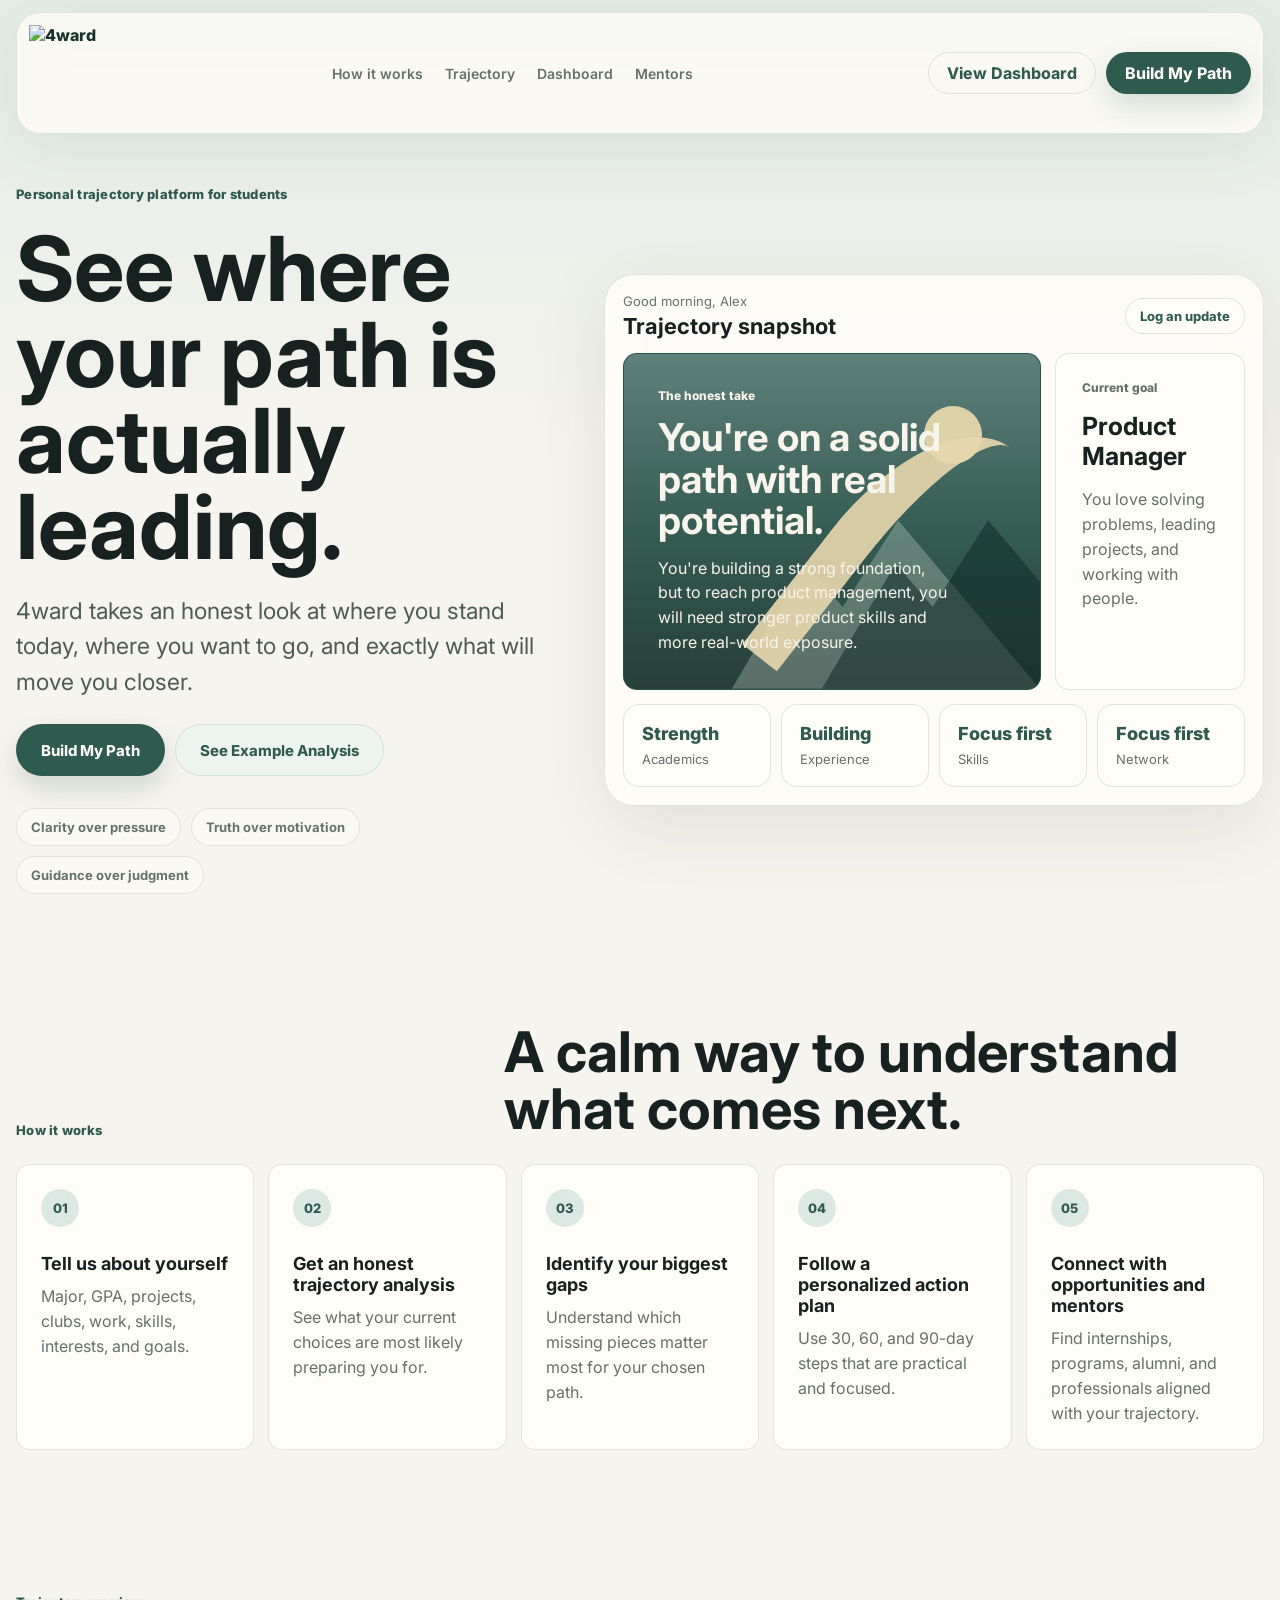
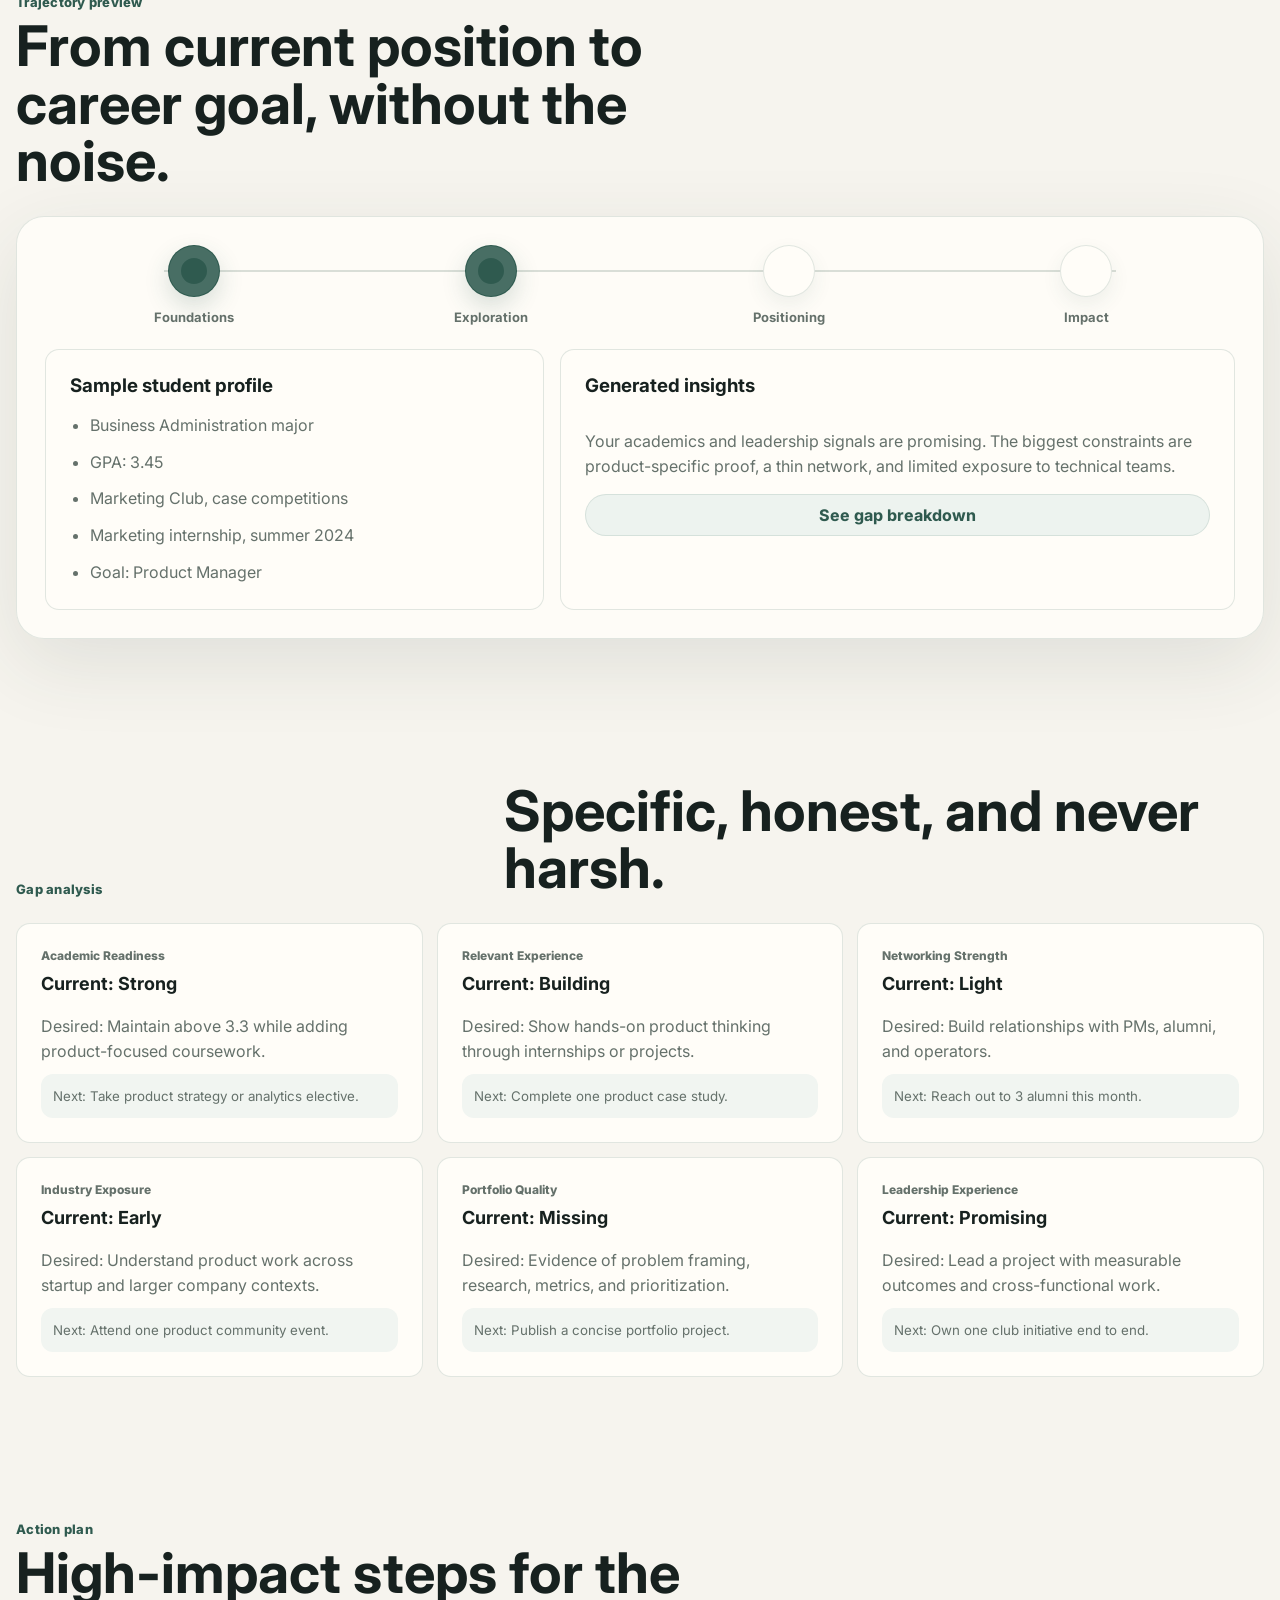
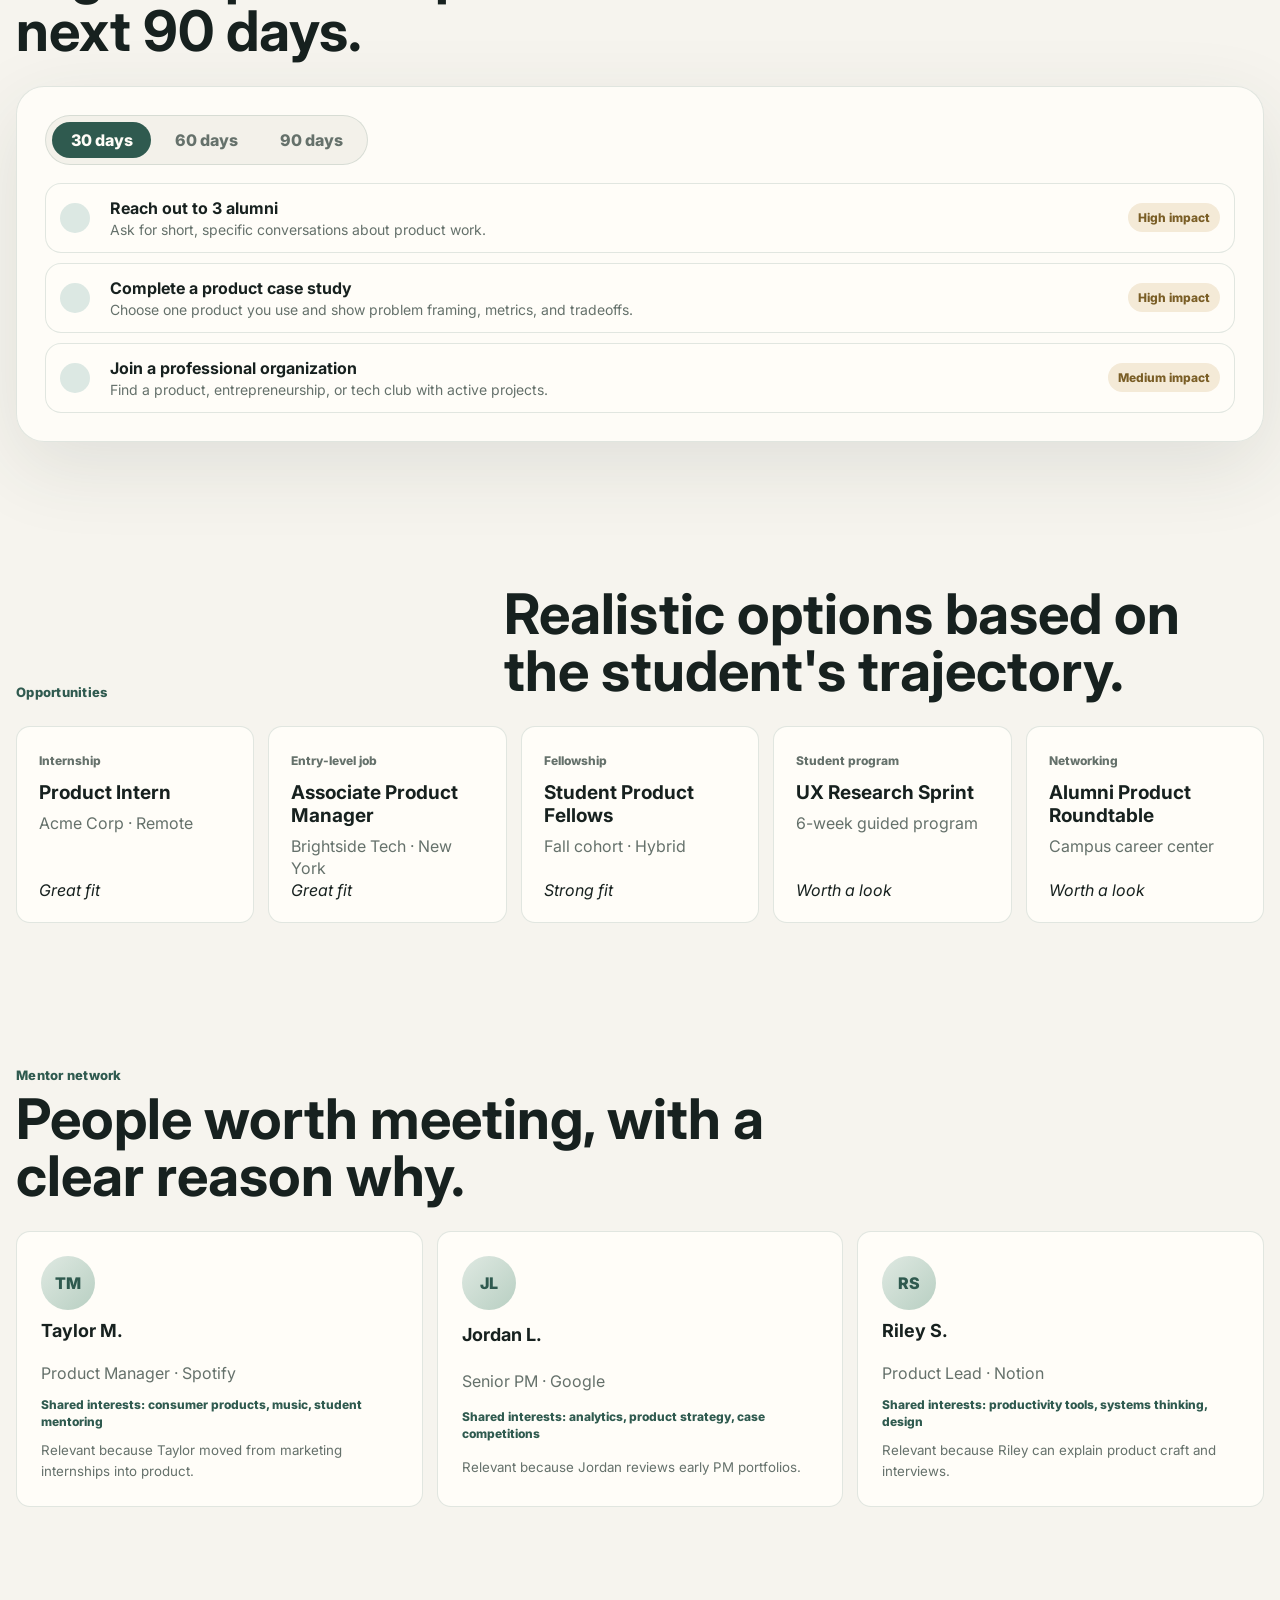
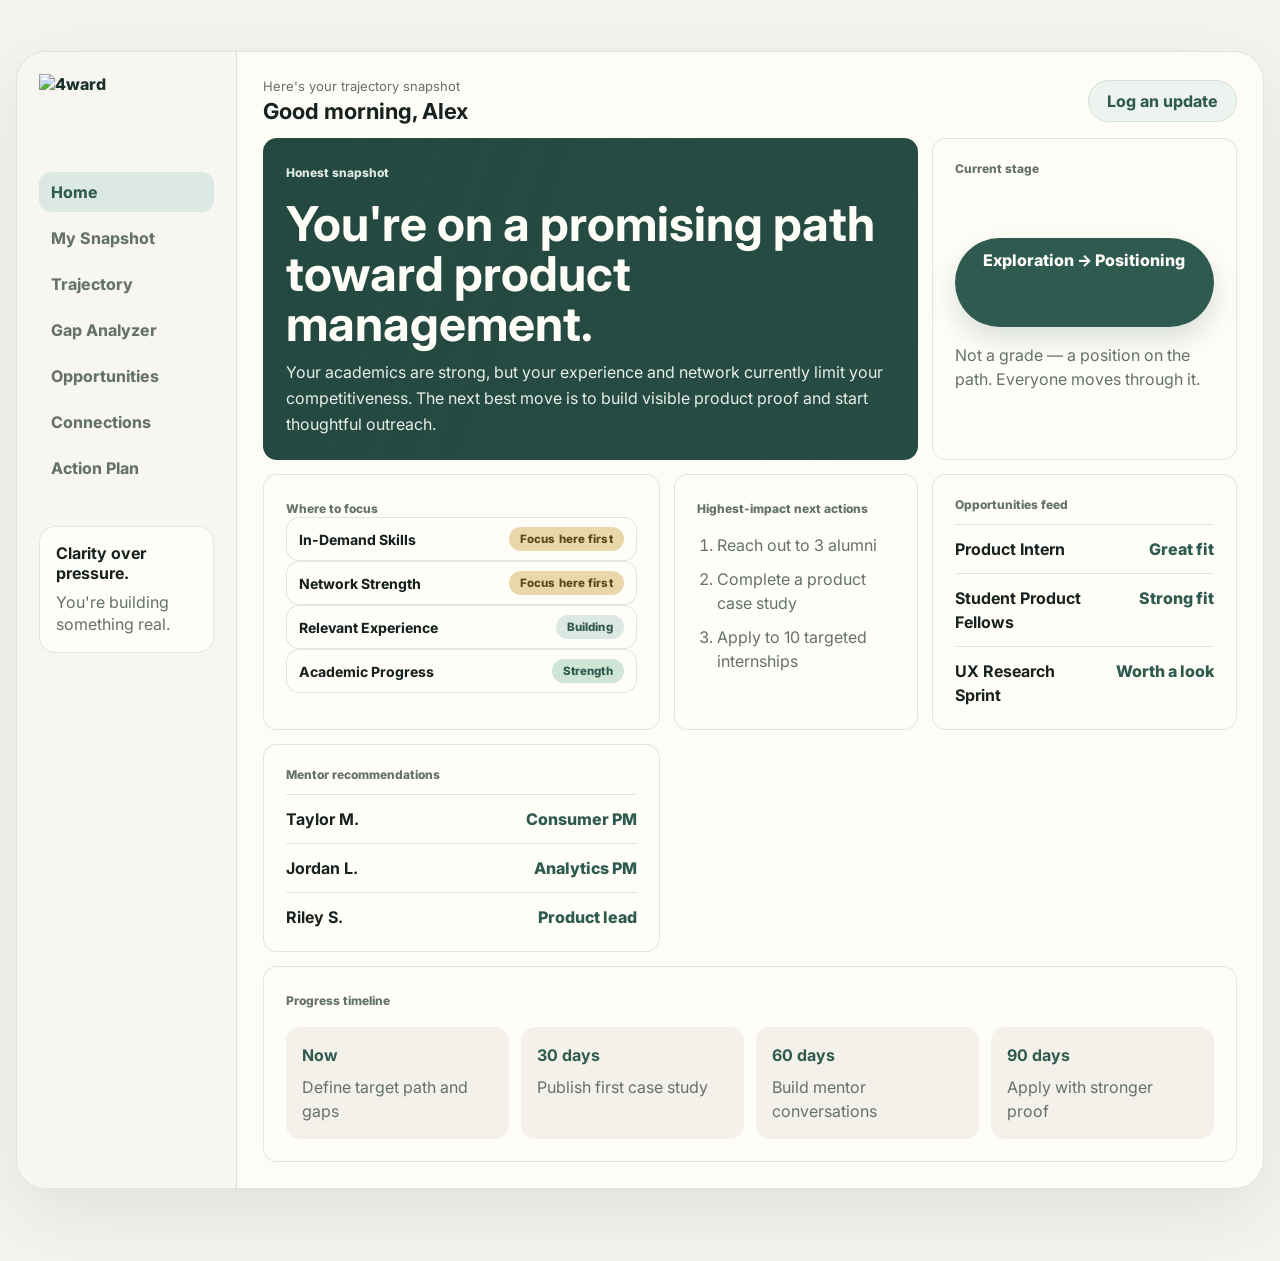
==== index.html @ 8484eee2 "Merge: comp card, Google Jobs, niche domain detection, no scores" ====
<!doctype html>
<html lang="en">
  <head>
    <meta charset="UTF-8" />
    <meta name="viewport" content="width=device-width, initial-scale=1.0" />
    <title>4ward | Personal Trajectory Platform</title>
    <link rel="preconnect" href="https://fonts.googleapis.com" />
    <link rel="preconnect" href="https://fonts.gstatic.com" crossorigin />
    <link href="https://fonts.googleapis.com/css2?family=Inter:wght@400;500;600;700;800&display=swap" rel="stylesheet" />
    <link rel="stylesheet" href="./styles.css" />
  </head>
  <body>
    <div class="site-shell">
      <header class="site-header">
        <a class="brand" href="#top" aria-label="4ward home">
          <img class="brand-logo" src="./assets/logo.png" alt="4ward" />
        </a>
        <nav class="desktop-nav" aria-label="Primary navigation">
          <a href="#how">How it works</a>
          <a href="#trajectory">Trajectory</a>
          <a href="#dashboard">Dashboard</a>
          <a href="#mentors">Mentors</a>
        </nav>
        <div class="header-actions">
          <button class="ghost-button" data-scroll-target="dashboard">View Dashboard</button>
          <a class="primary-button" href="./onboarding.html?fresh=1">Build My Path</a>
        </div>
      </header>

      <main id="top">
        <section class="hero-section">
          <div class="hero-copy">
            <p class="eyebrow">Personal trajectory platform for students</p>
            <h1>See where your path is actually leading.</h1>
            <p class="hero-subtitle">4ward takes an honest look at where you stand today, where you want to go, and exactly what will move you closer.</p>
            <div class="hero-actions">
              <a class="primary-button large" href="./onboarding.html?fresh=1">Build My Path</a>
              <button class="secondary-button large" data-scroll-target="trajectory">See Example Analysis</button>
            </div>
            <div class="trust-row" aria-label="4ward principles">
              <span>Clarity over pressure</span>
              <span>Truth over motivation</span>
              <span>Guidance over judgment</span>
            </div>
          </div>

          <div class="hero-product" aria-label="4ward dashboard preview">
            <div class="preview-topbar">
              <div>
                <p>Good morning, Alex</p>
                <strong>Trajectory snapshot</strong>
              </div>
              <button class="mini-button">Log an update</button>
            </div>
            <div class="hero-card-grid">
              <article class="honest-card">
                <div class="landscape" aria-hidden="true">
                  <div class="sun"></div>
                  <div class="mountain mountain-back"></div>
                  <div class="mountain mountain-front"></div>
                  <div class="path-line"></div>
                </div>
                <div class="honest-copy">
                  <span>The honest take</span>
                  <h2>You're on a solid path with real potential.</h2>
                  <p>You're building a strong foundation, but to reach product management, you will need stronger product skills and more real-world exposure.</p>
                </div>
              </article>
              <article class="goal-card">
                <span>Current goal</span>
                <h3>Product Manager</h3>
                <p>You love solving problems, leading projects, and working with people.</p>
              </article>
            </div>
            <div class="metric-strip">
              <div><strong>Strength</strong><span>Academics</span></div>
              <div><strong>Building</strong><span>Experience</span></div>
              <div><strong>Focus first</strong><span>Skills</span></div>
              <div><strong>Focus first</strong><span>Network</span></div>
            </div>
          </div>
        </section>

        <section class="section-block" id="how">
          <div class="section-heading">
            <p class="eyebrow">How it works</p>
            <h2>A calm way to understand what comes next.</h2>
          </div>
          <div class="steps-grid">
            <article><span>01</span><h3>Tell us about yourself</h3><p>Major, GPA, projects, clubs, work, skills, interests, and goals.</p></article>
            <article><span>02</span><h3>Get an honest trajectory analysis</h3><p>See what your current choices are most likely preparing you for.</p></article>
            <article><span>03</span><h3>Identify your biggest gaps</h3><p>Understand which missing pieces matter most for your chosen path.</p></article>
            <article><span>04</span><h3>Follow a personalized action plan</h3><p>Use 30, 60, and 90-day steps that are practical and focused.</p></article>
            <article><span>05</span><h3>Connect with opportunities and mentors</h3><p>Find internships, programs, alumni, and professionals aligned with your trajectory.</p></article>
          </div>
        </section>

        <section class="trajectory-section" id="trajectory">
          <div class="section-heading compact">
            <p class="eyebrow">Trajectory preview</p>
            <h2>From current position to career goal, without the noise.</h2>
          </div>
          <div class="roadmap-panel">
            <div class="roadmap" aria-label="Trajectory stages">
              <div class="road-step active"><span>Foundations</span></div>
              <div class="road-step active"><span>Exploration</span></div>
              <div class="road-step"><span>Positioning</span></div>
              <div class="road-step"><span>Impact</span></div>
            </div>
            <div class="trajectory-cards">
              <article>
                <h3>Sample student profile</h3>
                <ul>
                  <li>Business Administration major</li>
                  <li>GPA: 3.45</li>
                  <li>Marketing Club, case competitions</li>
                  <li>Marketing internship, summer 2024</li>
                  <li>Goal: Product Manager</li>
                </ul>
              </article>
              <article class="insight-card">
                <h3>Generated insights</h3>
                <p>Your academics and leadership signals are promising. The biggest constraints are product-specific proof, a thin network, and limited exposure to technical teams.</p>
                <button class="secondary-button" data-scroll-target="gaps">See gap breakdown</button>
              </article>
            </div>
          </div>
        </section>

        <section class="section-block" id="gaps">
          <div class="section-heading">
            <p class="eyebrow">Gap analysis</p>
            <h2>Specific, honest, and never harsh.</h2>
          </div>
          <div class="gap-grid">
            <article class="gap-card">
              <span>Academic Readiness</span>
              <strong>Current: Strong</strong>
              <p>Desired: Maintain above 3.3 while adding product-focused coursework.</p>
              <small>Next: Take product strategy or analytics elective.</small>
            </article>
            <article class="gap-card">
              <span>Relevant Experience</span>
              <strong>Current: Building</strong>
              <p>Desired: Show hands-on product thinking through internships or projects.</p>
              <small>Next: Complete one product case study.</small>
            </article>
            <article class="gap-card">
              <span>Networking Strength</span>
              <strong>Current: Light</strong>
              <p>Desired: Build relationships with PMs, alumni, and operators.</p>
              <small>Next: Reach out to 3 alumni this month.</small>
            </article>
            <article class="gap-card">
              <span>Industry Exposure</span>
              <strong>Current: Early</strong>
              <p>Desired: Understand product work across startup and larger company contexts.</p>
              <small>Next: Attend one product community event.</small>
            </article>
            <article class="gap-card">
              <span>Portfolio Quality</span>
              <strong>Current: Missing</strong>
              <p>Desired: Evidence of problem framing, research, metrics, and prioritization.</p>
              <small>Next: Publish a concise portfolio project.</small>
            </article>
            <article class="gap-card">
              <span>Leadership Experience</span>
              <strong>Current: Promising</strong>
              <p>Desired: Lead a project with measurable outcomes and cross-functional work.</p>
              <small>Next: Own one club initiative end to end.</small>
            </article>
          </div>
        </section>

        <section class="action-section" id="actions">
          <div class="section-heading compact">
            <p class="eyebrow">Action plan</p>
            <h2>High-impact steps for the next 90 days.</h2>
          </div>
          <div class="plan-panel">
            <div class="plan-tabs" role="tablist" aria-label="Action plan timeline">
              <button class="plan-tab active" data-plan="30">30 days</button>
              <button class="plan-tab" data-plan="60">60 days</button>
              <button class="plan-tab" data-plan="90">90 days</button>
            </div>
            <div class="plan-list" id="planList"></div>
          </div>
        </section>

        <section class="opportunity-section" id="opportunities">
          <div class="section-heading">
            <p class="eyebrow">Opportunities</p>
            <h2>Realistic options based on the student's trajectory.</h2>
          </div>
          <div class="opportunity-grid">
            <article><div><span>Internship</span><h3>Product Intern</h3><p>Acme Corp · Remote</p></div><em class="fit-label great">Great fit</em></article>
            <article><div><span>Entry-level job</span><h3>Associate Product Manager</h3><p>Brightside Tech · New York</p></div><em class="fit-label great">Great fit</em></article>
            <article><div><span>Fellowship</span><h3>Student Product Fellows</h3><p>Fall cohort · Hybrid</p></div><em class="fit-label strong">Strong fit</em></article>
            <article><div><span>Student program</span><h3>UX Research Sprint</h3><p>6-week guided program</p></div><em class="fit-label worth">Worth a look</em></article>
            <article><div><span>Networking</span><h3>Alumni Product Roundtable</h3><p>Campus career center</p></div><em class="fit-label worth">Worth a look</em></article>
          </div>
        </section>

        <section class="mentor-section" id="mentors">
          <div class="section-heading compact">
            <p class="eyebrow">Mentor network</p>
            <h2>People worth meeting, with a clear reason why.</h2>
          </div>
          <div class="mentor-grid">
            <article class="mentor-card">
              <div class="mentor-avatar">TM</div>
              <h3>Taylor M.</h3>
              <p>Product Manager · Spotify</p>
              <span>Shared interests: consumer products, music, student mentoring</span>
              <small>Relevant because Taylor moved from marketing internships into product.</small>
            </article>
            <article class="mentor-card">
              <div class="mentor-avatar">JL</div>
              <h3>Jordan L.</h3>
              <p>Senior PM · Google</p>
              <span>Shared interests: analytics, product strategy, case competitions</span>
              <small>Relevant because Jordan reviews early PM portfolios.</small>
            </article>
            <article class="mentor-card">
              <div class="mentor-avatar">RS</div>
              <h3>Riley S.</h3>
              <p>Product Lead · Notion</p>
              <span>Shared interests: productivity tools, systems thinking, design</span>
              <small>Relevant because Riley can explain product craft and interviews.</small>
            </article>
          </div>
        </section>

        <section class="dashboard-section" id="dashboard">
          <div class="dashboard-shell">
            <aside class="dashboard-nav" aria-label="Dashboard navigation">
              <a class="brand mini" href="#top">
                <img class="brand-logo" src="./assets/logo.png" alt="4ward" />
              </a>
              <button class="dash-link active">Home</button>
              <button class="dash-link">My Snapshot</button>
              <button class="dash-link">Trajectory</button>
              <button class="dash-link">Gap Analyzer</button>
              <button class="dash-link">Opportunities</button>
              <button class="dash-link">Connections</button>
              <button class="dash-link">Action Plan</button>
              <div class="nav-note">
                <strong>Clarity over pressure.</strong>
                <p>You're building something real.</p>
              </div>
            </aside>
            <div class="dashboard-main">
              <div class="dashboard-header" id="snapshot">
                <div>
                  <p>Here's your trajectory snapshot</p>
                  <h2>Good morning, Alex</h2>
                </div>
                <button class="secondary-button">Log an update</button>
              </div>
              <div class="dashboard-grid">
                <article class="snapshot-card">
                  <span>Honest snapshot</span>
                  <h3>You're on a promising path toward product management.</h3>
                  <p>Your academics are strong, but your experience and network currently limit your competitiveness. The next best move is to build visible product proof and start thoughtful outreach.</p>
                </article>
                <article class="score-card">
                  <span>Current stage</span>
                  <div class="stage-chip">Exploration → Positioning</div>
                  <p>Not a grade — a position on the path. Everyone moves through it.</p>
                </article>
                <article class="breakdown-card">
                  <span>Where to focus</span>
                  <div class="focus-row"><div><p>In-Demand Skills</p></div><em class="focus-pill focus">Focus here first</em></div>
                  <div class="focus-row"><div><p>Network Strength</p></div><em class="focus-pill focus">Focus here first</em></div>
                  <div class="focus-row"><div><p>Relevant Experience</p></div><em class="focus-pill building">Building</em></div>
                  <div class="focus-row"><div><p>Academic Progress</p></div><em class="focus-pill strength">Strength</em></div>
                </article>
                <article class="next-card">
                  <span>Highest-impact next actions</span>
                  <ol>
                    <li>Reach out to 3 alumni</li>
                    <li>Complete a product case study</li>
                    <li>Apply to 10 targeted internships</li>
                  </ol>
                </article>
                <article class="feed-card">
                  <span>Opportunities feed</span>
                  <p><strong>Product Intern</strong><em>Great fit</em></p>
                  <p><strong>Student Product Fellows</strong><em>Strong fit</em></p>
                  <p><strong>UX Research Sprint</strong><em>Worth a look</em></p>
                </article>
                <article class="feed-card">
                  <span>Mentor recommendations</span>
                  <p><strong>Taylor M.</strong><em>Consumer PM</em></p>
                  <p><strong>Jordan L.</strong><em>Analytics PM</em></p>
                  <p><strong>Riley S.</strong><em>Product lead</em></p>
                </article>
                <article class="timeline-card">
                  <span>Progress timeline</span>
                  <div class="timeline">
                    <p><strong>Now</strong> Define target path and gaps</p>
                    <p><strong>30 days</strong> Publish first case study</p>
                    <p><strong>60 days</strong> Build mentor conversations</p>
                    <p><strong>90 days</strong> Apply with stronger proof</p>
                  </div>
                </article>
              </div>
            </div>
          </div>
        </section>
      </main>
    </div>
    <script src="./script.js"></script>
  </body>
</html>
---- styles.css ----
:root {
  color-scheme: light;
  --canvas: #f6f4ee;
  --paper: #fffdf8;
  --paper-soft: #f1eee6;
  --ink: #17211f;
  --muted: #65716b;
  --sage: #6f8f7a;
  --sage-deep: #2f5a4f;
  --teal: #557d7a;
  --teal-soft: #dce8e3;
  --gold-soft: #e9d7aa;
  --line: rgba(47, 90, 79, 0.14);
  --shadow: 0 24px 80px rgba(50, 63, 56, 0.11);
  --radius: 24px;
  --radius-sm: 14px;
  font-family: Inter, ui-sans-serif, system-ui, -apple-system, BlinkMacSystemFont, "Segoe UI", sans-serif;
}

*,
*::before,
*::after {
  box-sizing: border-box;
}

html {
  scroll-behavior: smooth;
}

section,
#snapshot {
  scroll-margin-top: 142px;
}

body {
  margin: 0;
  min-height: 100vh;
  background:
    linear-gradient(180deg, rgba(220, 232, 227, 0.72), transparent 460px),
    var(--canvas);
  color: var(--ink);
}

body,
button,
input {
  font: inherit;
}

button,
a {
  -webkit-tap-highlight-color: transparent;
}

button {
  cursor: pointer;
}

a {
  color: inherit;
  text-decoration: none;
}

p,
h1,
h2,
h3 {
  margin: 0;
}

.site-shell {
  width: min(1480px, calc(100% - 32px));
  margin: 0 auto;
}

.site-header {
  position: sticky;
  top: 12px;
  z-index: 20;
  display: flex;
  align-items: center;
  gap: 22px;
  justify-content: space-between;
  margin: 12px 0 42px;
  padding: 12px;
  border: 1px solid var(--line);
  border-radius: 24px;
  background: rgba(255, 253, 248, 0.78);
  box-shadow: 0 18px 60px rgba(47, 90, 79, 0.08);
  backdrop-filter: blur(22px);
}

.brand {
  display: inline-flex;
  align-items: center;
  gap: 10px;
  font-weight: 800;
  color: #18312b;
}

.brand.mini {
  margin-bottom: 18px;
}

.brand-mark {
  width: 34px;
  height: 34px;
  border-radius: 12px;
  display: grid;
  place-items: center;
  background: #e4eee8;
  color: var(--sage-deep);
  border: 1px solid rgba(47, 90, 79, 0.12);
}

.brand-mark svg {
  width: 22px;
  height: 22px;
  fill: currentColor;
  stroke: currentColor;
  stroke-width: 1.8;
  stroke-linecap: round;
  stroke-linejoin: round;
}

.brand-logo {
  height: 96px;
  width: auto;
  display: block;
}

.brand.mini .brand-logo,
.product-brand .brand-logo {
  height: 80px;
}

.desktop-nav {
  display: flex;
  gap: 22px;
  color: var(--muted);
  font-size: 14px;
  font-weight: 600;
}

.desktop-nav a:hover {
  color: var(--sage-deep);
}

.header-actions,
.hero-actions {
  display: flex;
  align-items: center;
  gap: 10px;
  flex-wrap: wrap;
}

.primary-button,
.secondary-button,
.ghost-button,
.mini-button {
  display: inline-flex;
  align-items: center;
  justify-content: center;
  border: 1px solid transparent;
  border-radius: 999px;
  min-height: 42px;
  padding: 0 18px;
  font-weight: 750;
  line-height: 1;
  color: var(--ink);
  background: transparent;
  transition: transform 160ms ease, box-shadow 160ms ease, background 160ms ease;
}

.primary-button {
  background: var(--sage-deep);
  color: #fffdf8;
  box-shadow: 0 12px 28px rgba(47, 90, 79, 0.18);
}

.secondary-button {
  background: #edf3ef;
  border-color: rgba(47, 90, 79, 0.12);
  color: var(--sage-deep);
}

.ghost-button {
  border-color: var(--line);
  color: var(--sage-deep);
}

.mini-button {
  min-height: 36px;
  padding: 0 14px;
  background: rgba(255, 253, 248, 0.78);
  border-color: var(--line);
  color: var(--sage-deep);
  font-size: 13px;
}

.large {
  min-height: 52px;
  padding: 0 24px;
  font-size: 15px;
}

.primary-button:hover,
.secondary-button:hover,
.ghost-button:hover,
.mini-button:hover {
  transform: translateY(-1px);
}

.hero-section {
  min-height: calc(100vh - 124px);
  display: grid;
  grid-template-columns: minmax(0, 0.82fr) minmax(620px, 1fr);
  gap: 46px;
  align-items: center;
  padding-bottom: 48px;
}

.hero-copy {
  display: grid;
  gap: 24px;
}

.eyebrow {
  color: var(--sage-deep);
  font-size: 13px;
  font-weight: 800;
  letter-spacing: 0.02em;
}

h1 {
  max-width: 720px;
  font-size: clamp(48px, 7vw, 92px);
  line-height: 0.96;
  letter-spacing: 0;
}

.hero-subtitle {
  max-width: 650px;
  color: #4d5a55;
  font-size: clamp(18px, 2vw, 23px);
  line-height: 1.55;
}

.trust-row {
  display: flex;
  flex-wrap: wrap;
  gap: 10px;
  padding-top: 8px;
}

.trust-row span {
  border: 1px solid var(--line);
  border-radius: 999px;
  padding: 10px 14px;
  background: rgba(255, 253, 248, 0.58);
  color: var(--muted);
  font-size: 13px;
  font-weight: 700;
}

.hero-product,
.roadmap-panel,
.plan-panel,
.dashboard-shell {
  border: 1px solid var(--line);
  background: rgba(255, 253, 248, 0.86);
  box-shadow: var(--shadow);
  backdrop-filter: blur(24px);
}

.hero-product {
  border-radius: 30px;
  padding: 18px;
}

.preview-topbar,
.dashboard-header {
  display: flex;
  align-items: center;
  justify-content: space-between;
  gap: 16px;
  margin-bottom: 14px;
}

.preview-topbar p,
.dashboard-header p {
  color: var(--muted);
  font-size: 13px;
  margin-bottom: 4px;
}

.preview-topbar strong,
.dashboard-header h2 {
  font-size: 22px;
}

.hero-card-grid {
  display: grid;
  grid-template-columns: minmax(0, 1.65fr) minmax(180px, 0.75fr);
  gap: 14px;
}

.honest-card,
.goal-card,
.gap-card,
.steps-grid article,
.trajectory-cards article,
.opportunity-grid article,
.mentor-card,
.dashboard-grid article {
  border: 1px solid var(--line);
  background: var(--paper);
  border-radius: var(--radius-sm);
}

.honest-card {
  min-height: 270px;
  position: relative;
  overflow: hidden;
  color: #f7f4eb;
  background: #294f49;
}

.landscape {
  position: absolute;
  inset: 0;
  overflow: hidden;
  background: linear-gradient(180deg, #5f817b 0%, #345b52 54%, #263f39 100%);
}

.sun {
  position: absolute;
  right: 58px;
  top: 52px;
  width: 58px;
  height: 58px;
  border-radius: 999px;
  background: #ead9ad;
  opacity: 0.92;
}

.mountain {
  position: absolute;
  bottom: 0;
  width: 74%;
  height: 72%;
  clip-path: polygon(0 100%, 24% 48%, 36% 66%, 54% 30%, 100% 100%);
}

.mountain-back {
  right: 0;
  background: rgba(222, 232, 223, 0.28);
}

.mountain-front {
  right: -90px;
  background: rgba(16, 43, 39, 0.55);
}

.path-line {
  position: absolute;
  left: 48%;
  bottom: -40px;
  width: 165px;
  height: 320px;
  border-radius: 55% 45% 0 0;
  border-left: 44px solid rgba(232, 216, 174, 0.9);
  transform: rotate(38deg);
}

.honest-copy {
  position: relative;
  z-index: 1;
  max-width: 360px;
  padding: 34px;
  display: grid;
  gap: 14px;
}

.honest-copy span,
.goal-card span,
.gap-card span,
.opportunity-grid span,
.dashboard-grid span,
.mentor-card span {
  color: inherit;
  font-size: 12px;
  font-weight: 800;
}

.honest-copy h2 {
  font-size: clamp(28px, 3vw, 40px);
  line-height: 1.08;
  letter-spacing: 0;
}

.honest-copy p {
  line-height: 1.55;
}

.goal-card {
  padding: 26px;
  display: grid;
  align-content: start;
  gap: 16px;
}

.goal-card span,
.gap-card span,
.opportunity-grid span,
.dashboard-grid span {
  color: var(--muted);
}

.goal-card h3 {
  font-size: 25px;
}

.goal-card p {
  color: var(--muted);
  line-height: 1.55;
}

.metric-strip {
  display: grid;
  grid-template-columns: repeat(4, 1fr);
  gap: 10px;
  margin-top: 14px;
}

.metric-strip div {
  border: 1px solid var(--line);
  border-radius: 16px;
  background: rgba(255, 253, 248, 0.78);
  padding: 18px;
}

.metric-strip strong {
  display: block;
  font-size: 18px;
  font-weight: 800;
  margin-bottom: 4px;
  color: var(--sage-deep);
}

.metric-strip span {
  color: var(--muted);
  font-size: 13px;
}

.section-block,
.trajectory-section,
.action-section,
.opportunity-section,
.mentor-section,
.dashboard-section {
  padding: 72px 0;
}

.section-heading {
  display: flex;
  align-items: end;
  justify-content: space-between;
  gap: 32px;
  margin-bottom: 26px;
}

.section-heading.compact {
  display: grid;
  justify-content: start;
  gap: 8px;
}

.section-heading h2 {
  max-width: 760px;
  font-size: clamp(32px, 4.4vw, 56px);
  line-height: 1.02;
  letter-spacing: 0;
}

.steps-grid {
  display: grid;
  grid-template-columns: repeat(5, 1fr);
  gap: 14px;
}

.steps-grid article,
.gap-card,
.mentor-card {
  padding: 24px;
}

.steps-grid span {
  display: inline-grid;
  place-items: center;
  width: 38px;
  height: 38px;
  margin-bottom: 26px;
  border-radius: 999px;
  background: var(--teal-soft);
  color: var(--sage-deep);
  font-weight: 800;
  font-size: 13px;
}

.steps-grid h3,
.gap-card strong,
.mentor-card h3 {
  display: block;
  margin-bottom: 10px;
  font-size: 18px;
}

.steps-grid p,
.gap-card p,
.gap-card small,
.mentor-card p,
.mentor-card small,
.trajectory-cards li,
.trajectory-cards p {
  color: var(--muted);
  line-height: 1.55;
}

.roadmap-panel,
.plan-panel {
  border-radius: 28px;
  padding: 28px;
}

.roadmap {
  display: grid;
  grid-template-columns: repeat(4, 1fr);
  gap: 0;
  margin-bottom: 24px;
  position: relative;
}

.roadmap::before {
  content: "";
  position: absolute;
  top: 25px;
  left: 10%;
  right: 10%;
  height: 2px;
  background: #d9ded7;
}

.road-step {
  position: relative;
  display: grid;
  justify-items: center;
  gap: 12px;
  text-align: center;
  color: var(--muted);
  font-size: 13px;
  font-weight: 700;
}

.road-step::before {
  content: "";
  z-index: 1;
  width: 52px;
  height: 52px;
  border-radius: 999px;
  background: var(--paper);
  border: 1px solid var(--line);
  box-shadow: 0 8px 20px rgba(47, 90, 79, 0.08);
}

.road-step.active::before {
  background: var(--sage-deep);
  box-shadow: inset 0 0 0 12px rgba(255, 255, 255, 0.12), 0 10px 24px rgba(47, 90, 79, 0.18);
}

.trajectory-cards {
  display: grid;
  grid-template-columns: 0.85fr 1.15fr;
  gap: 16px;
}

.trajectory-cards article {
  padding: 24px;
}

.trajectory-cards h3 {
  margin-bottom: 16px;
}

.trajectory-cards ul {
  display: grid;
  gap: 12px;
  margin: 0;
  padding-left: 20px;
}

.insight-card {
  display: grid;
  gap: 16px;
  align-content: start;
}

.gap-grid {
  display: grid;
  grid-template-columns: repeat(3, 1fr);
  gap: 14px;
}

.gap-card {
  display: grid;
  gap: 10px;
}

.gap-card small {
  border-radius: 12px;
  padding: 12px;
  background: #f1f5f1;
}

.plan-tabs {
  display: inline-grid;
  grid-template-columns: repeat(3, 1fr);
  gap: 6px;
  padding: 6px;
  margin-bottom: 18px;
  border: 1px solid var(--line);
  border-radius: 999px;
  background: #f3f1ea;
}

.plan-tab {
  border: 0;
  border-radius: 999px;
  min-height: 36px;
  padding: 0 18px;
  color: var(--muted);
  background: transparent;
  font-weight: 800;
}

.plan-tab.active {
  background: var(--sage-deep);
  color: #fffdf8;
}

.plan-list {
  display: grid;
  gap: 10px;
}

.plan-item {
  display: grid;
  grid-template-columns: 36px 1fr auto;
  gap: 14px;
  align-items: center;
  padding: 14px;
  border: 1px solid var(--line);
  border-radius: 16px;
  background: var(--paper);
}

.plan-item i {
  width: 30px;
  height: 30px;
  border-radius: 999px;
  background: var(--teal-soft);
}

.plan-item strong {
  display: block;
  margin-bottom: 3px;
}

.plan-item p {
  color: var(--muted);
  font-size: 14px;
}

.plan-item span {
  border-radius: 999px;
  padding: 7px 10px;
  background: #f4ead7;
  color: #7a5e26;
  font-size: 12px;
  font-weight: 800;
}

.opportunity-grid {
  display: grid;
  grid-template-columns: repeat(5, 1fr);
  gap: 14px;
}

.opportunity-grid article {
  min-height: 190px;
  display: flex;
  flex-direction: column;
  justify-content: space-between;
  padding: 22px;
}

.opportunity-grid h3 {
  margin: 12px 0 8px;
  font-size: 19px;
}

.opportunity-grid p {
  color: var(--muted);
  line-height: 1.4;
}

.opportunity-grid strong {
  width: fit-content;
  border-radius: 999px;
  padding: 8px 12px;
  background: #e4eee8;
  color: var(--sage-deep);
}

.mentor-grid {
  display: grid;
  grid-template-columns: repeat(3, 1fr);
  gap: 14px;
}

.mentor-card {
  display: grid;
  gap: 10px;
}

.mentor-avatar {
  width: 54px;
  height: 54px;
  border-radius: 999px;
  display: grid;
  place-items: center;
  background: linear-gradient(135deg, #dfe9e2, #b8cfc2);
  color: var(--sage-deep);
  font-weight: 850;
}

.mentor-card span {
  color: var(--sage-deep);
  line-height: 1.45;
}

.dashboard-shell {
  display: grid;
  grid-template-columns: 220px 1fr;
  border-radius: 30px;
  overflow: hidden;
}

.dashboard-nav {
  padding: 22px;
  border-right: 1px solid var(--line);
  background: rgba(246, 244, 238, 0.7);
}

.dash-link {
  width: 100%;
  min-height: 40px;
  margin-bottom: 6px;
  padding: 0 12px;
  border: 0;
  border-radius: 12px;
  background: transparent;
  color: var(--muted);
  text-align: left;
  font-weight: 750;
}

.dash-link.active,
.dash-link:hover {
  background: var(--teal-soft);
  color: var(--sage-deep);
}

.nav-note {
  margin-top: 32px;
  padding: 16px;
  border: 1px solid var(--line);
  border-radius: 16px;
  background: var(--paper);
}

.nav-note p {
  color: var(--muted);
  margin-top: 8px;
  line-height: 1.4;
}

.dashboard-main {
  padding: 26px;
}

.dashboard-grid {
  display: grid;
  grid-template-columns: 1.3fr 0.8fr 1fr;
  gap: 14px;
}

.dashboard-grid article {
  padding: 22px;
}

.dashboard-grid .snapshot-card {
  min-height: 260px;
  grid-column: span 2;
  color: #fffdf8;
  background:
    linear-gradient(110deg, rgba(35, 72, 64, 0.96), rgba(35, 72, 64, 0.76)),
    #315950;
}

.dashboard-grid .snapshot-card span {
  color: #dfe9e2;
}

.dashboard-grid .snapshot-card h3 {
  max-width: 620px;
  margin: 18px 0 12px;
  font-size: clamp(28px, 4vw, 48px);
  line-height: 1.04;
}

.dashboard-grid .snapshot-card p {
  max-width: 660px;
  color: #e7eee8;
  line-height: 1.6;
}

.score-card {
  display: grid;
  justify-items: start;
  gap: 16px;
}

.score-ring {
  width: 132px;
  height: 132px;
  border-radius: 999px;
  display: grid;
  place-items: center;
  background: conic-gradient(var(--sage-deep) 68%, #e3e7df 0);
  color: var(--ink);
  font-size: 0;
  font-weight: 850;
  position: relative;
  overflow: hidden;
}

.score-ring::before {
  content: "";
  position: absolute;
  inset: 13px;
  border-radius: inherit;
  background: var(--paper);
  z-index: 0;
}

.score-ring::after {
  content: "68";
  font-size: 36px;
  z-index: 1;
}

.score-card p,
.breakdown-card p,
.next-card li,
.feed-card p,
.timeline-card p {
  color: var(--muted);
  line-height: 1.5;
}

.bar-row {
  display: grid;
  gap: 7px;
  margin-top: 14px;
}

.bar-row div {
  height: 9px;
  border-radius: 999px;
  overflow: hidden;
  background: #e7e4db;
}

.bar-row i {
  display: block;
  height: 100%;
  border-radius: inherit;
  background: var(--sage);
}

.next-card ol {
  margin: 16px 0 0;
  padding-left: 20px;
}

.next-card li + li {
  margin-top: 10px;
}

.feed-card {
  display: grid;
  align-content: start;
  gap: 12px;
}

.feed-card p {
  display: flex;
  justify-content: space-between;
  gap: 14px;
  padding-top: 12px;
  border-top: 1px solid var(--line);
}

.feed-card strong {
  color: var(--ink);
}

.feed-card em {
  color: var(--sage-deep);
  font-style: normal;
  font-weight: 800;
  white-space: nowrap;
}

.timeline-card {
  grid-column: span 3;
}

.timeline {
  display: grid;
  grid-template-columns: repeat(4, 1fr);
  gap: 12px;
  margin-top: 18px;
}

.timeline p {
  min-height: 94px;
  border-radius: 14px;
  padding: 16px;
  background: #f3f1ea;
}

.timeline strong {
  display: block;
  color: var(--sage-deep);
  margin-bottom: 8px;
}

@media (max-width: 1180px) {
  .hero-section {
    grid-template-columns: 1fr;
  }

  .steps-grid,
  .opportunity-grid {
    grid-template-columns: repeat(2, 1fr);
  }

  .gap-grid,
  .mentor-grid {
    grid-template-columns: repeat(2, 1fr);
  }

  .dashboard-grid {
    grid-template-columns: repeat(2, 1fr);
  }

  .timeline-card {
    grid-column: span 2;
  }

  .timeline {
    grid-template-columns: repeat(2, 1fr);
  }
}

@media (max-width: 760px) {
  .site-shell {
    width: min(100% - 20px, 1480px);
  }

  .site-header {
    position: static;
    align-items: start;
    flex-direction: column;
  }

  .desktop-nav {
    display: none;
  }

  .header-actions {
    width: 100%;
  }

  .header-actions button,
  .hero-actions button {
    flex: 1;
  }

  .hero-section {
    min-height: auto;
    gap: 28px;
    padding-top: 14px;
  }

  .section-block,
  .trajectory-section,
  .action-section,
  .opportunity-section,
  .mentor-section,
  .dashboard-section {
    padding: 46px 0;
  }

  .hero-card-grid,
  .trajectory-cards,
  .dashboard-shell,
  .dashboard-grid {
    grid-template-columns: 1fr;
  }

  .metric-strip,
  .steps-grid,
  .gap-grid,
  .opportunity-grid,
  .mentor-grid,
  .timeline {
    grid-template-columns: 1fr;
  }

  .dashboard-nav {
    border-right: 0;
    border-bottom: 1px solid var(--line);
  }

  .snapshot-card,
  .timeline-card {
    grid-column: span 1;
  }

  .section-heading {
    display: grid;
  }

  .roadmap {
    grid-template-columns: 1fr;
    gap: 16px;
  }

  .roadmap::before {
    display: none;
  }

  .road-step {
    grid-template-columns: 52px 1fr;
    justify-items: start;
    text-align: left;
    align-items: center;
  }

  .plan-item {
    grid-template-columns: 32px 1fr;
  }

  .plan-item span {
    grid-column: 2;
    width: fit-content;
  }
}

/* Product app */
.product-body {
  background: #efede6;
}

.product-shell {
  min-height: 100vh;
  display: grid;
  grid-template-columns: 260px minmax(0, 1fr);
}

.product-sidebar {
  position: sticky;
  top: 0;
  height: 100vh;
  display: flex;
  flex-direction: column;
  gap: 18px;
  padding: 22px 16px;
  border-right: 1px solid var(--line);
  background: rgba(255, 253, 248, 0.64);
  backdrop-filter: blur(24px);
}

.product-brand {
  padding: 6px 8px 14px;
}

.product-nav {
  display: grid;
  gap: 6px;
}

.product-nav-item {
  min-height: 44px;
  border: 0;
  border-radius: 13px;
  padding: 0 14px;
  background: transparent;
  color: var(--muted);
  text-align: left;
  font-weight: 780;
}

.product-nav-item.active,
.product-nav-item:hover {
  background: var(--teal-soft);
  color: var(--sage-deep);
}

.profile-pocket {
  margin-top: auto;
  padding: 18px;
  border: 1px solid var(--line);
  border-radius: 18px;
  background: var(--paper);
}

.student-avatar {
  width: 48px;
  height: 48px;
  display: grid;
  place-items: center;
  margin-bottom: 12px;
  border-radius: 999px;
  background: var(--teal-soft);
  color: var(--sage-deep);
  font-weight: 850;
}

.profile-pocket strong,
.profile-pocket span {
  display: block;
}

.profile-pocket p {
  margin: 4px 0 12px;
  color: var(--muted);
}

.profile-pocket span {
  color: var(--sage-deep);
  font-size: 13px;
  font-weight: 800;
}

.product-main {
  min-width: 0;
  padding: 24px;
}

.product-topbar {
  position: sticky;
  top: 0;
  z-index: 10;
  display: flex;
  align-items: center;
  justify-content: space-between;
  gap: 16px;
  padding: 0 0 20px;
  background: linear-gradient(180deg, #efede6 68%, rgba(239, 237, 230, 0));
}

.product-topbar p {
  color: var(--muted);
  margin-bottom: 4px;
}

.product-topbar h1 {
  font-size: clamp(30px, 4vw, 46px);
  line-height: 1.04;
}

.product-actions {
  display: flex;
  gap: 10px;
  align-items: center;
}

.product-section {
  display: none;
  animation: productFade 180ms ease;
}

.product-section.active {
  display: block;
}

@keyframes productFade {
  from {
    opacity: 0;
    transform: translateY(6px);
  }
  to {
    opacity: 1;
    transform: translateY(0);
  }
}

.product-grid {
  display: grid;
  grid-template-columns: minmax(0, 1.25fr) minmax(280px, 0.75fr) minmax(280px, 0.85fr);
  gap: 14px;
}

.product-card {
  border: 1px solid var(--line);
  border-radius: 18px;
  background: rgba(255, 253, 248, 0.86);
  box-shadow: 0 16px 50px rgba(50, 63, 56, 0.08);
  padding: 24px;
}

.product-card > span {
  display: block;
  margin-bottom: 14px;
  color: var(--muted);
  font-size: 12px;
  font-weight: 850;
}

.product-card h2 {
  max-width: 780px;
  font-size: clamp(30px, 4vw, 54px);
  line-height: 1.03;
  margin-bottom: 14px;
}

.product-card h3 {
  margin-bottom: 10px;
}

.product-card p,
.product-card small {
  color: var(--muted);
  line-height: 1.55;
}

.snapshot-wide {
  grid-column: span 2;
  min-height: 320px;
  display: grid;
  align-content: end;
  color: #fffdf8;
  background:
    linear-gradient(110deg, rgba(36, 75, 66, 0.98), rgba(36, 75, 66, 0.76)),
    #244b42;
}

.snapshot-wide > span,
.snapshot-wide p {
  color: #e7eee8;
}

.alignment-card,
.current-path-card,
.action-queue,
.gap-panel,
.feed-panel,
.today-move {
  min-height: 260px;
}

.today-move {
  background: var(--sage-deep);
  color: #fffdf8;
  display: flex;
  flex-direction: column;
  gap: 18px;
  justify-content: space-between;
}

.today-move > span {
  color: rgba(255, 253, 248, 0.7);
  font-weight: 700;
  font-size: 12px;
  letter-spacing: 0.08em;
  text-transform: uppercase;
}

.today-move h3 {
  margin: 0;
  font-size: 22px;
  line-height: 1.3;
  font-weight: 800;
  color: #fffdf8;
}

.today-move-meta {
  display: flex;
  align-items: center;
  justify-content: space-between;
  gap: 14px;
}

.today-move-meta small {
  color: rgba(255, 253, 248, 0.75);
  font-size: 13px;
  line-height: 1.4;
  flex: 1;
}

.today-move-meta .mini-button {
  background: #fffdf8;
  color: var(--sage-deep);
  border: none;
  font-weight: 700;
  flex-shrink: 0;
}

.today-move--done h3 {
  color: rgba(255, 253, 248, 0.92);
  font-size: 20px;
}

.app-score::after {
  content: none;
}

.score-number {
  position: relative;
  z-index: 1;
  font-size: 36px;
  font-weight: 850;
}

.mini-map {
  height: 120px;
  display: flex;
  align-items: center;
  gap: 12px;
  margin: 8px 0 18px;
}

.mini-map i {
  flex: 1;
  height: 8px;
  border-radius: 999px;
  background: #d8ded6;
  position: relative;
}

.mini-map i:nth-child(-n + 2) {
  background: var(--sage-deep);
}

.mini-map i::after {
  content: "";
  position: absolute;
  right: -8px;
  top: 50%;
  width: 18px;
  height: 18px;
  border-radius: 999px;
  transform: translateY(-50%);
  background: inherit;
}

.action-queue {
  display: grid;
  gap: 12px;
  align-content: start;
}

.action-queue label {
  display: flex;
  gap: 10px;
  align-items: flex-start;
  color: #34423d;
  line-height: 1.45;
}

.action-queue input {
  width: 18px;
  height: 18px;
  margin-top: 1px;
  accent-color: var(--sage-deep);
}

.feed-row,
.skill-table p {
  display: flex;
  justify-content: space-between;
  gap: 16px;
  padding: 14px 0;
  border-top: 1px solid var(--line);
}

.feed-row strong,
.skill-table strong {
  color: var(--ink);
}

.feed-row em,
.skill-table em {
  color: var(--sage-deep);
  font-style: normal;
  font-weight: 850;
  white-space: nowrap;
}

.full-product-card {
  min-height: calc(100vh - 128px);
}

.app-roadmap {
  display: grid;
  grid-template-columns: repeat(4, 1fr);
  gap: 12px;
  margin: 26px 0;
}

.app-road {
  min-height: 120px;
  border: 1px solid var(--line);
  border-radius: 16px;
  padding: 16px;
  background: #f4f2ec;
}

.app-road.active {
  background: var(--teal-soft);
}

.app-road strong,
.app-road small {
  display: block;
}

.app-road small {
  margin-top: 8px;
}

.compare-columns,
.product-plan-columns,
.opportunity-app-grid,
.analysis-layout {
  display: grid;
  gap: 14px;
}

.compare-columns,
.product-plan-columns {
  grid-template-columns: repeat(3, 1fr);
}

.compare-columns article,
.product-plan-columns article {
  min-height: 180px;
  border: 1px solid var(--line);
  border-radius: 16px;
  padding: 18px;
  background: #f8f6f0;
}

.analysis-layout {
  grid-template-columns: 1.2fr 0.8fr;
}

.analysis-layout .product-card {
  min-height: calc(100vh - 128px);
}

.opportunity-app-grid {
  grid-template-columns: repeat(4, 1fr);
}

.opportunity-app-card,
.mentor-app-card {
  min-height: 250px;
  display: grid;
  align-content: start;
}

.opportunity-app-card strong {
  width: fit-content;
  margin-top: 24px;
  border-radius: 999px;
  padding: 8px 12px;
  background: var(--teal-soft);
  color: var(--sage-deep);
}

.mentor-app-card .mentor-avatar {
  margin-bottom: 16px;
}

.growth-timeline {
  display: grid;
  grid-template-columns: repeat(4, 1fr);
  gap: 14px;
  margin-top: 26px;
}

.growth-timeline p {
  min-height: 180px;
  padding: 18px;
  border: 1px solid var(--line);
  border-radius: 16px;
  background: #f8f6f0;
}

.growth-timeline strong {
  display: block;
  margin-bottom: 10px;
  color: var(--sage-deep);
}

@media (max-width: 1100px) {
  .product-grid,
  .compare-columns,
  .app-roadmap,
  .product-plan-columns,
  .analysis-layout,
  .opportunity-app-grid,
  .growth-timeline {
    grid-template-columns: repeat(2, 1fr);
  }

  .snapshot-wide,
  .full-product-card {
    grid-column: span 2;
  }
}

@media (max-width: 820px) {
  /* minmax(0,...) stops a long heading from blowing the column past the viewport */
  .product-shell {
    grid-template-columns: minmax(0, 1fr);
  }

  .product-topbar h1 {
    font-size: clamp(26px, 8vw, 34px);
    line-height: 1.06;
    max-width: 100%;
    overflow-wrap: anywhere;
  }

  /* Sidebar becomes a compact sticky top app-bar */
  .product-sidebar {
    position: sticky;
    top: 0;
    z-index: 30;
    height: auto;
    flex-direction: column;
    gap: 12px;
    padding: 12px 16px 10px;
    border-right: 0;
    border-bottom: 1px solid var(--line);
  }

  .product-brand {
    padding: 2px;
  }

  /* Nav becomes a horizontal-scrolling pill row */
  .product-nav {
    display: flex;
    gap: 8px;
    overflow-x: auto;
    flex-wrap: nowrap;
    scrollbar-width: none;
    -webkit-overflow-scrolling: touch;
    margin: 0 -16px;
    padding: 2px 16px;
  }

  .product-nav::-webkit-scrollbar {
    display: none;
  }

  .product-nav-item {
    flex: 0 0 auto;
    min-height: 38px;
    padding: 0 16px;
    border-radius: 999px;
    background: var(--paper-soft);
    color: var(--muted);
    white-space: nowrap;
    font-size: 14px;
  }

  .product-nav-item.active {
    background: var(--sage-deep);
    color: #fffdf8;
  }

  /* Redundant on mobile — topbar already has Ask Figured */
  .profile-pocket,
  .product-sidebar .ask-figured-btn {
    display: none;
  }

  .product-main {
    padding: 18px 16px 36px;
  }

  /* Topbar must not double-stick under the nav bar */
  .product-topbar {
    position: static;
    flex-direction: column;
    align-items: stretch;
    gap: 14px;
  }

  .product-actions {
    display: grid;
    grid-template-columns: 1fr 1fr;
    gap: 8px;
  }

  .product-actions #askFiguredTop {
    grid-column: 1 / -1;
  }
}

@media (max-width: 700px) {
  .product-main {
    padding: 14px;
  }

  .product-topbar,
  .product-actions {
    align-items: stretch;
    flex-direction: column;
  }

  .product-nav,
  .product-grid,
  .app-roadmap,
  .compare-columns,
  .product-plan-columns,
  .analysis-layout,
  .opportunity-app-grid,
  .growth-timeline {
    grid-template-columns: 1fr;
  }

  .snapshot-wide,
  .full-product-card {
    grid-column: span 1;
  }
}

/* Onboarding */
.onboarding-shell {
  width: min(580px, calc(100% - 32px));
  margin: 0 auto;
  min-height: 100vh;
  display: grid;
  grid-template-rows: auto 1fr;
}

.onboarding-header {
  display: flex;
  align-items: center;
  justify-content: space-between;
  padding: 28px 0;
}

.ob-progress {
  display: flex;
  gap: 8px;
  align-items: center;
}

.ob-dot {
  width: 8px;
  height: 8px;
  border-radius: 999px;
  background: #d4d0c5;
  transition: width 220ms ease, background 220ms ease;
}

.ob-dot.active {
  width: 24px;
  background: var(--sage-deep);
}

.onboarding-main {
  padding: 36px 0 72px;
}

.ob-step {
  display: none;
}

.ob-step.active {
  display: block;
  animation: productFade 200ms ease;
}

.ob-step h2 {
  font-size: clamp(40px, 7vw, 62px);
  line-height: 1.0;
  letter-spacing: 0;
  margin: 12px 0 16px;
}

.ob-desc {
  color: var(--muted);
  font-size: clamp(16px, 2vw, 19px);
  line-height: 1.55;
  margin-bottom: 36px;
}

.ob-fields {
  display: grid;
  gap: 22px;
}

.ob-row {
  display: grid;
  grid-template-columns: 170px 1fr;
  gap: 14px;
}

.ob-label {
  display: grid;
  gap: 8px;
  font-weight: 750;
  font-size: 15px;
  color: var(--ink);
}

.ob-hint {
  font-weight: 500;
  font-size: 13px;
  color: var(--muted);
  margin-top: -4px;
}

.ob-input {
  border: 1.5px solid rgba(47, 90, 79, 0.18);
  border-radius: 14px;
  padding: 14px 16px;
  background: var(--paper);
  color: var(--ink);
  font-size: 15px;
  font-family: inherit;
  transition: border-color 160ms ease, box-shadow 160ms ease;
  outline: none;
}

.ob-input:focus {
  border-color: var(--sage-deep);
  box-shadow: 0 0 0 3px rgba(47, 90, 79, 0.1);
}

.ob-gpa {
  max-width: 160px;
}

.ob-textarea {
  resize: vertical;
  min-height: 110px;
  line-height: 1.55;
}

.ob-tall {
  min-height: 150px;
}

.ob-actions {
  display: flex;
  gap: 12px;
  align-items: center;
  margin-top: 38px;
}

.ob-back {
  visibility: hidden;
}

.ob-next {
  min-height: 52px;
  padding: 0 32px;
  font-size: 15px;
}

.onboarding-nudge {
  display: flex;
  align-items: center;
  justify-content: center;
  gap: 4px;
  padding: 12px 20px;
  margin-bottom: 16px;
  border: 1px solid var(--gold-soft);
  border-radius: 14px;
  background: #fdf6e8;
  color: #7a5e26;
  font-size: 14px;
  font-weight: 600;
}

.onboarding-nudge a {
  color: var(--sage-deep);
  font-weight: 800;
  text-decoration: underline;
}

@media (max-width: 600px) {
  .ob-row {
    grid-template-columns: 1fr;
  }
}

.ob-select-half {
  max-width: 220px;
}

/* Bar scores */
.bar-score {
  font-style: normal;
  font-weight: 850;
  color: var(--sage-deep);
  margin-left: 6px;
  font-size: 12px;
}

/* Gap analyzer — 4 category grid */
.gap-category-grid {
  display: grid;
  grid-template-columns: repeat(2, 1fr);
  gap: 14px;
}

.gap-cat-card {
  min-height: 320px;
}

.gap-cat-card h3 {
  margin-bottom: 4px;
  font-size: 20px;
}

.gap-cat-items {
  margin-top: 6px;
}

.gap-cat-row {
  display: flex;
  justify-content: space-between;
  align-items: center;
  gap: 16px;
  padding: 13px 0;
  border-top: 1px solid var(--line);
}

.gap-cat-row p {
  color: var(--ink);
  font-weight: 600;
  line-height: 1.4;
}

.gap-cat-row em {
  color: var(--sage-deep);
  font-style: normal;
  font-weight: 850;
  font-size: 12px;
  white-space: nowrap;
}

/* Connections — tab + panel */
.connections-header {
  display: flex;
  align-items: center;
  justify-content: space-between;
  gap: 16px;
  margin-bottom: 20px;
}

.conn-tabs {
  display: inline-flex;
  gap: 6px;
  padding: 6px;
  border: 1px solid var(--line);
  border-radius: 999px;
  background: #f3f1ea;
}

.conn-tab {
  border: 0;
  border-radius: 999px;
  min-height: 36px;
  padding: 0 20px;
  color: var(--muted);
  background: transparent;
  font-weight: 800;
  font-size: 14px;
}

.conn-tab.active {
  background: var(--sage-deep);
  color: #fffdf8;
}

.conn-panel {
  display: none;
}

.conn-panel.active {
  display: block;
  animation: productFade 180ms ease;
}

/* Opportunity + connection links */
.opp-links {
  display: flex;
  flex-wrap: wrap;
  gap: 10px;
  margin-top: 20px;
}

.opp-link {
  font-size: 13px;
  font-weight: 800;
  color: var(--sage-deep);
  border: 1px solid rgba(47, 90, 79, 0.2);
  border-radius: 999px;
  padding: 7px 12px;
  background: #edf3ef;
  transition: background 140ms ease;
}

.opp-link:hover {
  background: var(--teal-soft);
}

.mentor-app-card .opp-link {
  display: inline-block;
  margin-top: 14px;
}

/* Possible Tracks card */
.tracks-card {
  display: grid;
  gap: 10px;
  align-content: start;
}

.tracks-list {
  display: grid;
  gap: 8px;
}

.track-item {
  padding: 14px 16px;
  border: 1px solid var(--line);
  border-radius: 14px;
  background: #f8f6f0;
}

.track-item.primary {
  background: var(--teal-soft);
  border-color: rgba(47, 90, 79, 0.2);
}

.track-label {
  font-size: 11px;
  font-weight: 850;
  color: var(--muted);
  text-transform: uppercase;
  letter-spacing: 0.07em;
  margin-bottom: 5px;
}

.track-item.primary .track-label {
  color: var(--sage-deep);
}

.track-item h4 {
  font-size: 15px;
  font-weight: 750;
  margin: 0 0 5px;
  color: var(--ink);
}

.track-item p {
  font-size: 13px;
  color: var(--muted);
  line-height: 1.45;
  margin: 0;
}

.track-item.primary p {
  color: #3a6358;
}

/* profile-school line */
.profile-school {
  margin: 2px 0 0;
  font-size: 13px;
  color: var(--muted);
}

@media (max-width: 1100px) {
  .gap-category-grid {
    grid-template-columns: 1fr;
  }
}

@media (max-width: 820px) {
  .connections-header {
    flex-direction: column;
    align-items: flex-start;
  }
}

/* --- AI status + Ask Figured --- */
.ai-status-btn[data-state="live"] {
  background: var(--teal-soft);
  color: var(--sage-deep);
}

.ai-status-btn[data-state="loading"] {
  opacity: 0.8;
}

.ai-status-btn[data-state="error"] {
  background: #f4e3dc;
  color: #8a4a2f;
}

.ask-figured-btn {
  display: flex;
  align-items: center;
  justify-content: center;
  gap: 9px;
  min-height: 46px;
  margin-top: auto;
  border: 1px solid var(--line);
  border-radius: 14px;
  background: var(--sage-deep);
  color: #fffdf8;
  font-weight: 780;
  font-size: 14px;
  box-shadow: 0 12px 28px rgba(47, 90, 79, 0.18);
}

.ask-figured-btn:hover {
  filter: brightness(1.06);
}

.ask-dot {
  width: 8px;
  height: 8px;
  border-radius: 999px;
  background: var(--gold-soft);
}

.ask-dot[data-state="live"] {
  background: #9fd6b6;
  box-shadow: 0 0 0 4px rgba(159, 214, 182, 0.25);
}

.ask-dot[data-state="loading"] {
  animation: aiPulse 1.1s ease-in-out infinite;
}

.profile-pocket .profile-edit {
  display: inline-block;
  margin-top: 10px;
  font-size: 12.5px;
  font-weight: 700;
  color: var(--sage-deep);
  opacity: 0.85;
}

.profile-pocket .profile-edit:hover {
  opacity: 1;
}

.snapshot-wide.ai-loading h2,
.snapshot-wide.ai-loading p {
  animation: aiPulse 1.4s ease-in-out infinite;
}

@keyframes aiPulse {
  0%, 100% { opacity: 1; }
  50% { opacity: 0.45; }
}

/* --- App action plan columns --- */
.plan-col-items {
  display: grid;
  gap: 10px;
  margin-top: 10px;
}

.plan-mini {
  padding: 11px 13px;
  border: 1px solid var(--line);
  border-radius: 12px;
  background: rgba(255, 253, 248, 0.7);
}

.plan-mini p {
  font-weight: 740;
  font-size: 13.5px;
}

.plan-mini small {
  display: block;
  margin-top: 3px;
  color: var(--muted);
  font-size: 12.5px;
  line-height: 1.45;
}

/* --- Ask Figured chat panel --- */
.chat-overlay {
  position: fixed;
  inset: 0;
  z-index: 60;
  background: rgba(23, 33, 31, 0.28);
  backdrop-filter: blur(2px);
  opacity: 0;
  pointer-events: none;
  transition: opacity 200ms ease;
}

.chat-overlay.show {
  opacity: 1;
  pointer-events: auto;
}

.chat-panel {
  position: fixed;
  top: 0;
  right: 0;
  z-index: 70;
  height: 100vh;
  width: min(430px, 100vw);
  display: flex;
  flex-direction: column;
  background: var(--paper);
  border-left: 1px solid var(--line);
  box-shadow: -28px 0 80px rgba(50, 63, 56, 0.18);
  transform: translateX(105%);
  transition: transform 240ms cubic-bezier(0.32, 0.72, 0.25, 1);
}

.chat-panel.open {
  transform: translateX(0);
}

.chat-head {
  display: flex;
  align-items: flex-start;
  justify-content: space-between;
  gap: 12px;
  padding: 20px 22px 16px;
  border-bottom: 1px solid var(--line);
  background: rgba(220, 232, 227, 0.35);
}

.chat-head strong {
  font-size: 17px;
  font-weight: 800;
}

.chat-head p {
  margin-top: 3px;
  color: var(--muted);
  font-size: 12.5px;
}

.chat-close {
  border: 0;
  background: transparent;
  color: var(--muted);
  font-size: 26px;
  line-height: 1;
  padding: 0 4px;
}

.chat-close:hover {
  color: var(--ink);
}

.chat-messages {
  flex: 1;
  overflow-y: auto;
  display: flex;
  flex-direction: column;
  gap: 10px;
  padding: 18px 20px;
}

.chat-bubble {
  max-width: 86%;
  padding: 11px 14px;
  border-radius: 16px;
  font-size: 13.8px;
  line-height: 1.55;
  white-space: pre-wrap;
  word-wrap: break-word;
}

.chat-bubble.assistant {
  align-self: flex-start;
  background: var(--paper-soft);
  border: 1px solid var(--line);
  border-bottom-left-radius: 6px;
}

.chat-bubble.user {
  align-self: flex-end;
  background: var(--sage-deep);
  color: #fffdf8;
  border-bottom-right-radius: 6px;
}

.chat-bubble.chat-error {
  background: #f4e3dc;
  border-color: rgba(138, 74, 47, 0.25);
  color: #8a4a2f;
}

.typing-dots {
  display: inline-flex;
  gap: 5px;
  padding: 3px 2px;
}

.typing-dots i {
  width: 7px;
  height: 7px;
  border-radius: 999px;
  background: var(--sage);
  animation: typingBlink 1.2s ease-in-out infinite;
}

.typing-dots i:nth-child(2) { animation-delay: 0.18s; }
.typing-dots i:nth-child(3) { animation-delay: 0.36s; }

@keyframes typingBlink {
  0%, 100% { opacity: 0.25; transform: translateY(0); }
  40% { opacity: 1; transform: translateY(-2px); }
}

.chat-chips {
  display: flex;
  flex-wrap: wrap;
  gap: 8px;
  padding: 0 20px 8px;
}

.chat-chip {
  border: 1px solid var(--line);
  border-radius: 999px;
  background: rgba(255, 253, 248, 0.85);
  color: var(--sage-deep);
  padding: 7px 13px;
  font-size: 12.5px;
  font-weight: 700;
}

.chat-chip:hover {
  background: var(--teal-soft);
}

.chat-inputbar {
  display: flex;
  gap: 10px;
  padding: 14px 18px 18px;
  border-top: 1px solid var(--line);
  background: rgba(255, 253, 248, 0.9);
}

.chat-inputbar input {
  flex: 1;
  min-height: 44px;
  padding: 0 15px;
  border: 1px solid var(--line);
  border-radius: 13px;
  background: var(--paper);
  color: var(--ink);
  font-size: 14px;
}

.chat-inputbar input:focus {
  outline: 2px solid rgba(111, 143, 122, 0.4);
  outline-offset: 0;
}

.chat-send {
  min-height: 44px;
  padding: 0 18px;
  border: 0;
  border-radius: 13px;
  font-size: 14px;
}

.chat-send:disabled {
  opacity: 0.5;
  cursor: default;
}

/* --- Connect Claude modal --- */
.modal-overlay {
  position: fixed;
  inset: 0;
  z-index: 80;
  display: grid;
  place-items: center;
  padding: 20px;
  background: rgba(23, 33, 31, 0.4);
  backdrop-filter: blur(3px);
}

.modal-overlay[hidden] {
  display: none;
}

.modal-card {
  width: min(440px, 100%);
  padding: 26px;
  border: 1px solid var(--line);
  border-radius: 20px;
  background: var(--paper);
  box-shadow: var(--shadow);
}

.modal-card h3 {
  font-size: 19px;
  font-weight: 800;
}

.modal-card > p {
  margin: 10px 0 16px;
  color: var(--muted);
  font-size: 13.5px;
  line-height: 1.55;
}

.modal-card .ob-input {
  width: 100%;
}

.modal-actions {
  display: flex;
  justify-content: flex-end;
  gap: 10px;
  margin-top: 16px;
}

.modal-secondary {
  display: flex;
  justify-content: space-between;
  gap: 10px;
  margin-top: 14px;
}

.modal-link {
  border: 0;
  background: transparent;
  color: var(--sage-deep);
  font-size: 12.5px;
  font-weight: 700;
  padding: 0;
  text-decoration: underline;
  text-underline-offset: 3px;
}

.modal-link.danger {
  color: #8a4a2f;
}

@media (max-width: 980px) {
  .ask-figured-btn {
    margin-top: 6px;
  }
}

/* --- Where to focus: priorities, not scores --- */
.focus-list {
  display: grid;
  gap: 10px;
  margin-top: 12px;
}

.focus-row {
  display: flex;
  align-items: center;
  justify-content: space-between;
  gap: 12px;
  padding: 12px 14px;
  border: 1px solid var(--line);
  border-radius: 13px;
  background: rgba(255, 253, 248, 0.7);
}

.focus-row p {
  font-weight: 740;
  font-size: 14px;
}

.focus-row small {
  display: block;
  margin-top: 2px;
  color: var(--muted);
  font-size: 12px;
  line-height: 1.4;
}

.focus-pill {
  flex-shrink: 0;
  white-space: nowrap;
  padding: 5px 11px;
  border-radius: 999px;
  font-size: 11.5px;
  font-weight: 800;
  font-style: normal;
  letter-spacing: 0.01em;
}

.focus-pill.focus {
  background: var(--gold-soft);
  color: #5f4a17;
}

.focus-pill.building {
  background: var(--teal-soft);
  color: var(--sage-deep);
}

.focus-pill.strength {
  background: #cfe6d6;
  color: #2f5a4f;
}

.stage-chip {
  display: inline-block;
  width: 100%;
  padding: 12px 18px;
  border-radius: 999px;
  background: var(--sage-deep);
  color: #fffdf8;
  font-weight: 800;
  font-size: 16px;
  text-align: center;
  box-shadow: 0 12px 28px rgba(47, 90, 79, 0.18);
}

.breakdown-card .focus-row {
  padding: 9px 12px;
}

.breakdown-card .focus-row p {
  color: var(--ink);
}

/* --- Mentors: opted-in direct links vs search fallback --- */
.conn-note {
  margin: 0 0 16px;
  color: var(--muted);
  font-size: 13px;
  line-height: 1.5;
}

.mentor-app-card {
  position: relative;
}

.opted-badge {
  display: inline-block;
  margin-bottom: 8px;
  padding: 4px 10px;
  border-radius: 999px;
  background: #cfe6d6;
  color: #2f5a4f;
  font-size: 11px;
  font-weight: 800;
  letter-spacing: 0.01em;
}

.opp-link.opted {
  background: var(--sage-deep);
  color: #fffdf8;
  border-color: var(--sage-deep);
}

/* --- Mentor intake form --- */
.ob-consent {
  display: flex;
  align-items: flex-start;
  gap: 10px;
  padding: 14px 16px;
  border: 1px solid var(--line);
  border-radius: 14px;
  background: rgba(255, 253, 248, 0.7);
  font-size: 13.5px;
  line-height: 1.5;
  color: var(--ink);
}

.ob-consent input {
  margin-top: 2px;
  width: 18px;
  height: 18px;
  flex-shrink: 0;
  accent-color: var(--sage-deep);
}

.form-error {
  margin: 14px 0 0;
  padding: 11px 14px;
  border-radius: 12px;
  background: #f4e3dc;
  color: #8a4a2f;
  font-size: 13.5px;
  font-weight: 600;
}

.mentor-preview {
  max-width: 320px;
  margin: 18px 0 8px;
}

.conn-note .conn-join {
  color: var(--sage-deep);
  font-weight: 800;
  text-decoration: underline;
  text-underline-offset: 3px;
}

/* --- Over-time loop: action progress + logged wins --- */
.action-head {
  display: flex;
  align-items: center;
  justify-content: space-between;
  gap: 10px;
}

.action-count {
  font-style: normal;
  font-size: 12px;
  font-weight: 800;
  color: var(--sage-deep);
  background: var(--teal-soft);
  padding: 3px 10px;
  border-radius: 999px;
}

.action-progress {
  height: 6px;
  border-radius: 999px;
  background: var(--paper-soft);
  overflow: hidden;
  margin: 12px 0 4px;
}

.action-progress i {
  display: block;
  height: 100%;
  border-radius: 999px;
  background: var(--sage-deep);
  transition: width 360ms cubic-bezier(0.32, 0.72, 0.25, 1);
}

.action-item {
  transition: opacity 160ms ease;
}

.action-item input {
  accent-color: var(--sage-deep);
}

.action-item.done {
  opacity: 0.55;
  text-decoration: line-through;
  text-decoration-color: var(--sage);
}

.action-log {
  margin-top: 6px;
  align-self: flex-start;
}

.timeline-head {
  display: flex;
  align-items: flex-start;
  justify-content: space-between;
  gap: 14px;
  margin-bottom: 18px;
}

.log-win-btn {
  flex-shrink: 0;
  min-height: 40px;
  font-size: 14px;
}

.timeline-win {
  position: relative;
}

.timeline-win strong {
  color: var(--sage-deep);
}

.timeline-win::before {
  content: "✓";
  display: inline-grid;
  place-items: center;
  width: 18px;
  height: 18px;
  margin-right: 8px;
  border-radius: 999px;
  background: #cfe6d6;
  color: #2f5a4f;
  font-size: 11px;
  font-weight: 800;
  vertical-align: middle;
}

.timeline-win.just-added {
  animation: winPop 520ms cubic-bezier(0.32, 0.72, 0.25, 1);
}

@keyframes winPop {
  0% { opacity: 0; transform: translateY(-6px); }
  100% { opacity: 1; transform: translateY(0); }
}

/* --- Résumé upload (onboarding) --- */
.resume-drop {
  margin-bottom: 22px;
}

.resume-btn {
  width: 100%;
  display: flex;
  align-items: center;
  gap: 14px;
  text-align: left;
  padding: 16px 18px;
  border: 1.5px dashed rgba(47, 90, 79, 0.32);
  border-radius: 16px;
  background: rgba(220, 232, 227, 0.32);
  color: var(--ink);
  transition: border-color 160ms ease, background 160ms ease, transform 160ms ease;
}

.resume-btn:hover {
  border-color: var(--sage-deep);
  background: rgba(220, 232, 227, 0.55);
  transform: translateY(-1px);
}

.resume-icon {
  font-size: 26px;
  line-height: 1;
}

.resume-btn-copy {
  display: grid;
  gap: 3px;
}

.resume-btn-copy strong {
  font-size: 15px;
  font-weight: 800;
  color: var(--sage-deep);
}

.resume-btn-copy small {
  color: var(--muted);
  font-size: 13px;
  line-height: 1.45;
}

.resume-keyask {
  margin-top: 12px;
  padding: 14px 16px;
  border: 1px solid var(--line);
  border-radius: 14px;
  background: var(--paper);
}

.resume-keyask p {
  margin: 0 0 10px;
  font-size: 13px;
  color: var(--muted);
  line-height: 1.5;
}

.resume-keyrow {
  display: flex;
  gap: 8px;
}

.resume-keyrow .ob-input {
  flex: 1;
}

.resume-keyrow .primary-button {
  flex-shrink: 0;
}

.resume-status {
  margin-top: 12px;
  padding: 11px 14px;
  border-radius: 12px;
  font-size: 13.5px;
  font-weight: 600;
  line-height: 1.45;
}

.resume-status.loading {
  background: var(--teal-soft);
  color: var(--sage-deep);
}

.resume-status.ok {
  background: #cfe6d6;
  color: #2f5a4f;
}

.resume-status.error {
  background: #f4e3dc;
  color: #8a4a2f;
}

.resume-feedback {
  margin-top: 14px;
  padding: 18px;
  border: 1px solid var(--line);
  border-radius: 16px;
  background: var(--paper);
}

.resume-feedback h4 {
  margin: 0 0 12px;
  font-size: 13px;
  font-weight: 800;
  letter-spacing: 0.02em;
  text-transform: uppercase;
  color: var(--sage-deep);
}

.resume-fb-row {
  padding: 10px 0;
  border-top: 1px solid var(--line);
}

.resume-fb-row:first-of-type {
  border-top: 0;
  padding-top: 0;
}

.resume-fb-row strong {
  display: block;
  font-size: 14px;
  font-weight: 750;
  margin-bottom: 2px;
}

.resume-fb-row p {
  color: var(--muted);
  font-size: 13px;
  line-height: 1.5;
}

.resume-drop > .ob-hint {
  margin-top: 10px;
}

/* --- Conversational onboarding: step transitions + build interstitial --- */
.ob-step.entering {
  animation: stepEnter 380ms cubic-bezier(0.32, 0.72, 0.25, 1);
}

@keyframes stepEnter {
  from { opacity: 0; transform: translateY(12px); }
  to { opacity: 1; transform: translateY(0); }
}

.ob-dot {
  transition: width 260ms ease, background 260ms ease;
}

.building-overlay {
  position: fixed;
  inset: 0;
  z-index: 100;
  display: flex;
  flex-direction: column;
  align-items: center;
  justify-content: center;
  gap: 18px;
  text-align: center;
  padding: 24px;
  background:
    linear-gradient(180deg, rgba(220, 232, 227, 0.8), transparent 420px),
    var(--canvas);
  opacity: 0;
  transition: opacity 320ms ease;
}

.building-overlay[hidden] {
  display: none;
}

.building-overlay.show {
  opacity: 1;
}

.building-mark {
  width: 66px;
  height: 66px;
  display: grid;
  place-items: center;
  border-radius: 20px;
  background: #e4eee8;
  color: var(--sage-deep);
  border: 1px solid rgba(47, 90, 79, 0.12);
  animation: markPulse 1.4s ease-in-out infinite;
}

.building-mark svg {
  width: 40px;
  height: 40px;
  fill: currentColor;
  stroke: currentColor;
  stroke-width: 1.8;
  stroke-linecap: round;
  stroke-linejoin: round;
}

.building-overlay h2 {
  font-size: clamp(26px, 5vw, 36px);
  max-width: 520px;
}

.building-overlay p {
  color: var(--muted);
  font-size: 16px;
}

@keyframes markPulse {
  0%, 100% { transform: scale(1); opacity: 1; }
  50% { transform: scale(1.08); opacity: 0.82; }
}

/* --- Polish: micro-interactions --- */
.product-nav-item {
  transition: background 160ms ease, color 160ms ease;
}

.primary-button:active,
.secondary-button:active,
.ghost-button:active,
.mini-button:active {
  transform: translateY(0) scale(0.985);
}

/* Interactive cards lift on hover */
.track-item,
.opportunity-app-card,
.mentor-app-card,
.gap-cat-card {
  transition: transform 200ms cubic-bezier(0.32, 0.72, 0.25, 1), box-shadow 200ms ease, border-color 200ms ease;
}

.track-item:hover,
.opportunity-app-card:hover,
.mentor-app-card:hover,
.gap-cat-card:hover {
  transform: translateY(-3px);
  box-shadow: 0 18px 44px rgba(50, 63, 56, 0.12);
}

/* Staggered card entrance when the Overview opens */
.product-section.active .product-grid > .product-card {
  animation: cardRise 460ms cubic-bezier(0.32, 0.72, 0.25, 1) both;
}

.product-grid > .product-card:nth-child(2) { animation-delay: 50ms; }
.product-grid > .product-card:nth-child(3) { animation-delay: 100ms; }
.product-grid > .product-card:nth-child(4) { animation-delay: 150ms; }
.product-grid > .product-card:nth-child(5) { animation-delay: 200ms; }
.product-grid > .product-card:nth-child(6) { animation-delay: 250ms; }

@keyframes cardRise {
  from { opacity: 0; transform: translateY(14px); }
  to { opacity: 1; transform: translateY(0); }
}

@media (prefers-reduced-motion: reduce) {
  .product-section,
  .product-section.active .product-grid > .product-card,
  .ob-step.entering,
  .building-mark,
  .timeline-win.just-added {
    animation: none !important;
  }
  .track-item,
  .opportunity-app-card,
  .mentor-app-card,
  .gap-cat-card {
    transition: none;
  }
}

/* --- Paths card: refresh + AI thinking states --- */
.tracks-head {
  display: flex;
  align-items: center;
  justify-content: space-between;
  gap: 10px;
  margin-bottom: 14px;
}

.tracks-head span {
  margin-bottom: 0;
  color: var(--muted);
  font-size: 12px;
  font-weight: 850;
}

.tracks-refresh {
  display: inline-flex;
  align-items: center;
  gap: 6px;
  padding: 5px 11px 5px 9px;
  border: 1px solid var(--line);
  border-radius: 999px;
  background: rgba(255, 253, 248, 0.85);
  color: var(--sage-deep);
  font-size: 12px;
  font-weight: 800;
  transition: background 160ms ease, transform 160ms ease;
}

.tracks-refresh:hover {
  background: var(--teal-soft);
  transform: translateY(-1px);
}

.tracks-refresh svg {
  width: 14px;
  height: 14px;
  fill: none;
  stroke: currentColor;
  stroke-width: 2.2;
  stroke-linecap: round;
  stroke-linejoin: round;
}

.tracks-refresh.spinning svg {
  animation: refreshSpin 0.7s linear infinite;
}

@keyframes refreshSpin {
  to { transform: rotate(360deg); }
}

/* --- Skeleton / thinking placeholders --- */
.skeleton-line {
  display: block;
  height: 13px;
  width: 100%;
  margin: 9px 0;
  border-radius: 7px;
  background: rgba(47, 90, 79, 0.13);
  animation: skeletonPulse 1.2s ease-in-out infinite;
}

.skeleton-line.short { width: 62%; }
.skeleton-line.tiny { width: 34%; height: 9px; }

.snapshot-wide .skeleton-line {
  background: rgba(255, 255, 255, 0.22);
}

.snapshot-wide.thinking h2 {
  opacity: 0.85;
  animation: skeletonPulse 1.5s ease-in-out infinite;
}

.track-item.skeleton {
  pointer-events: none;
}

@keyframes skeletonPulse {
  0%, 100% { opacity: 0.55; }
  50% { opacity: 1; }
}
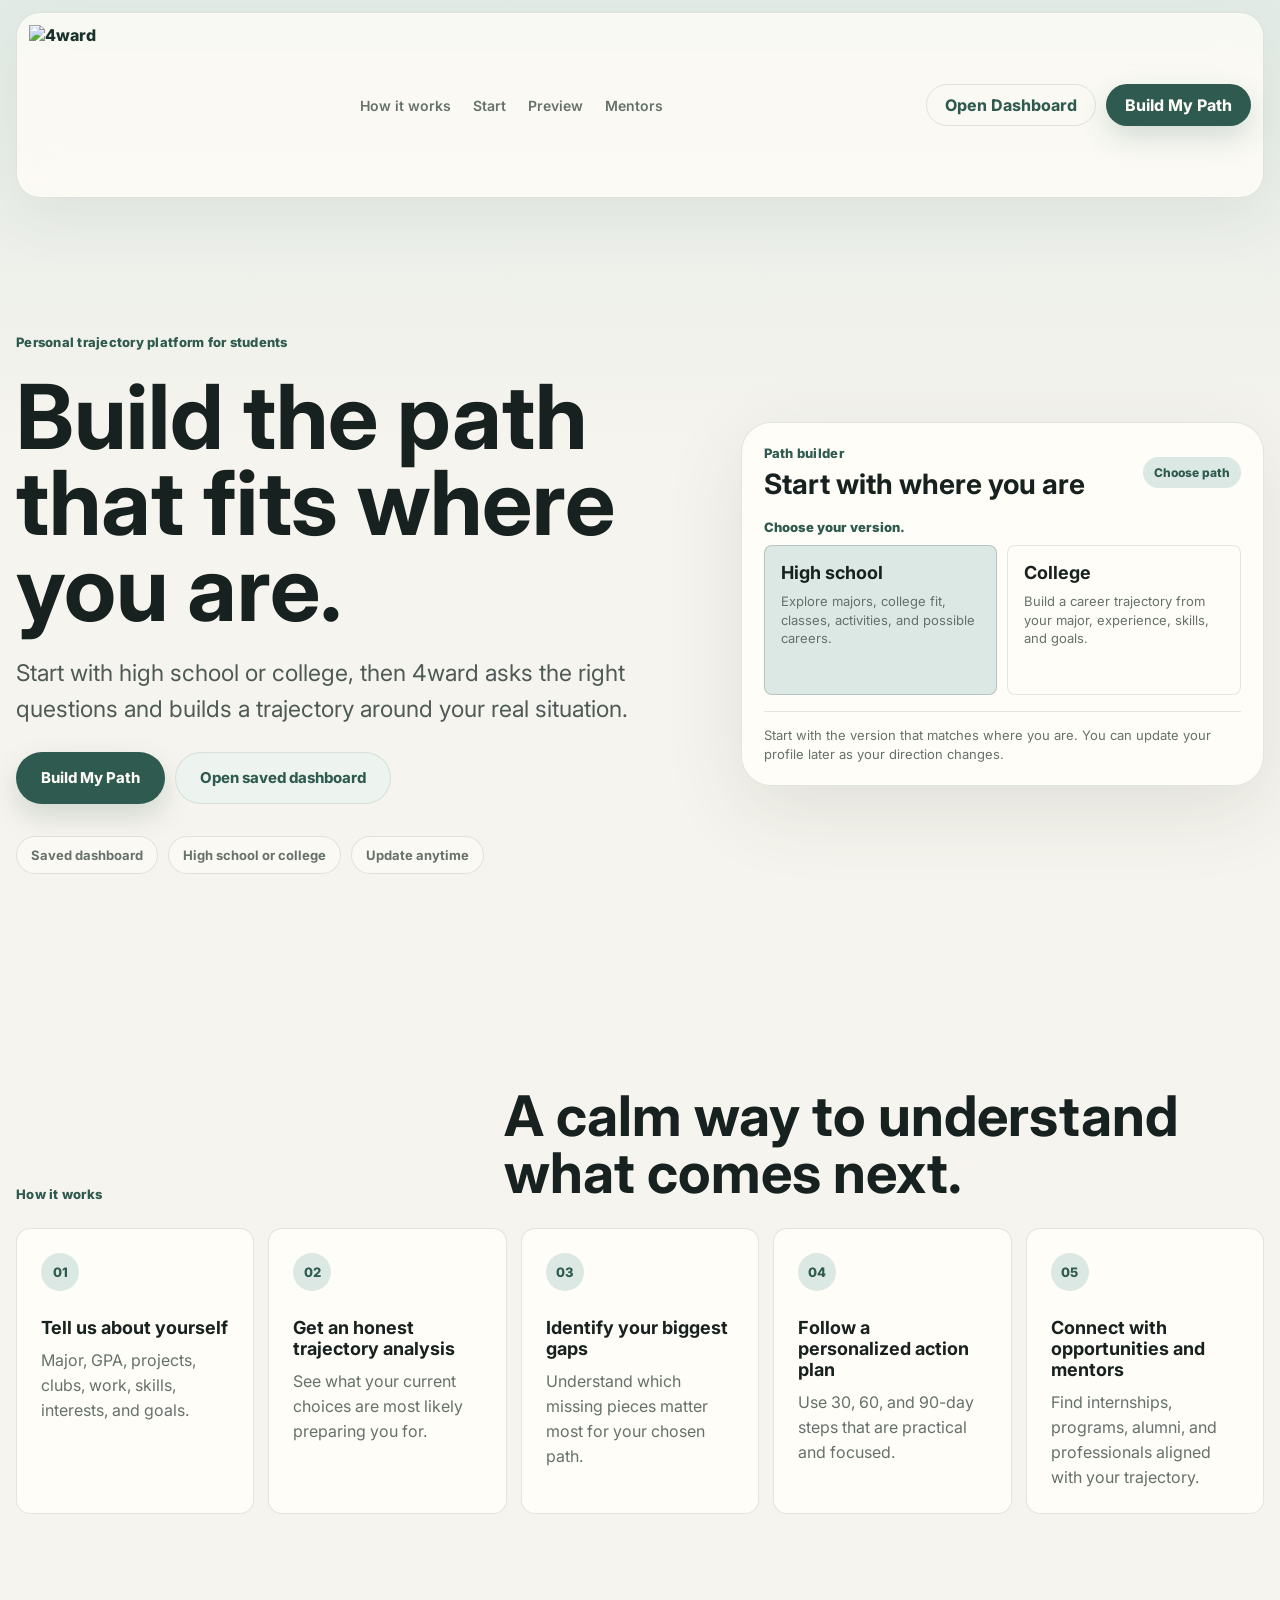
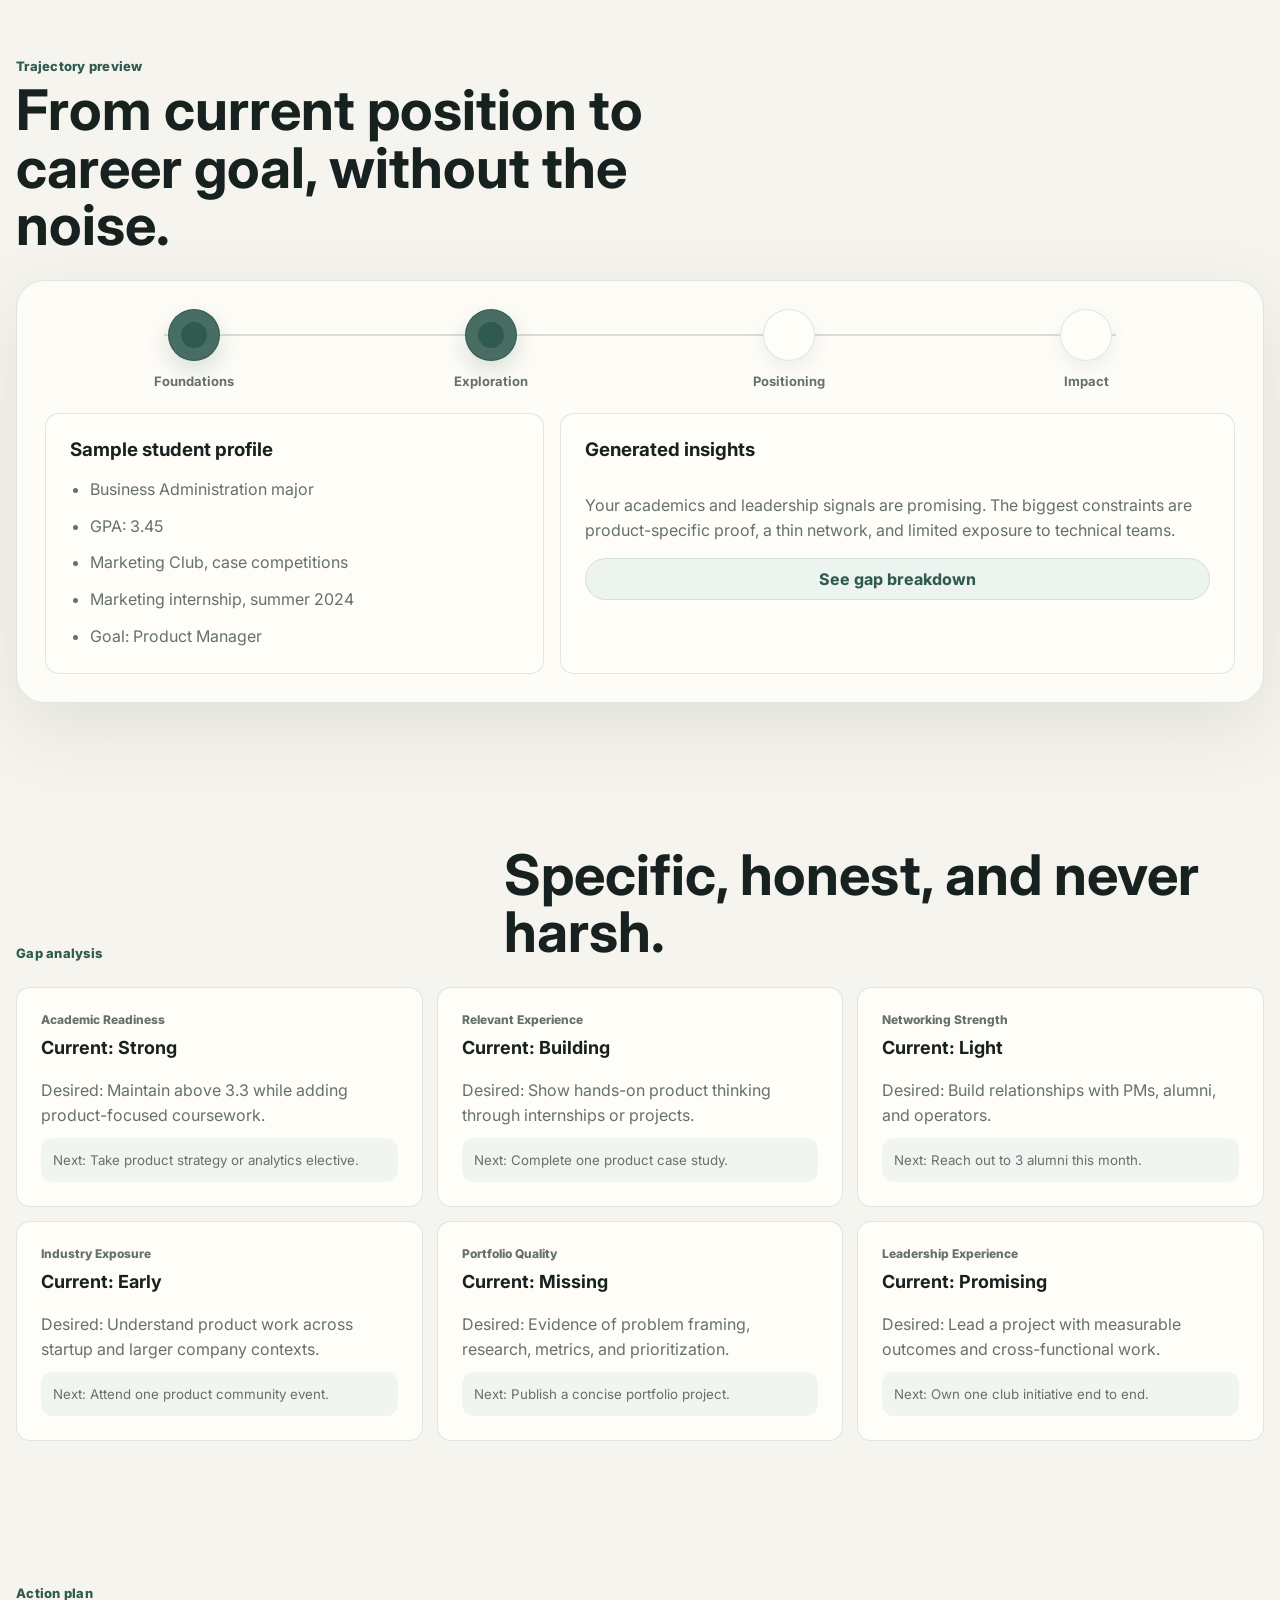
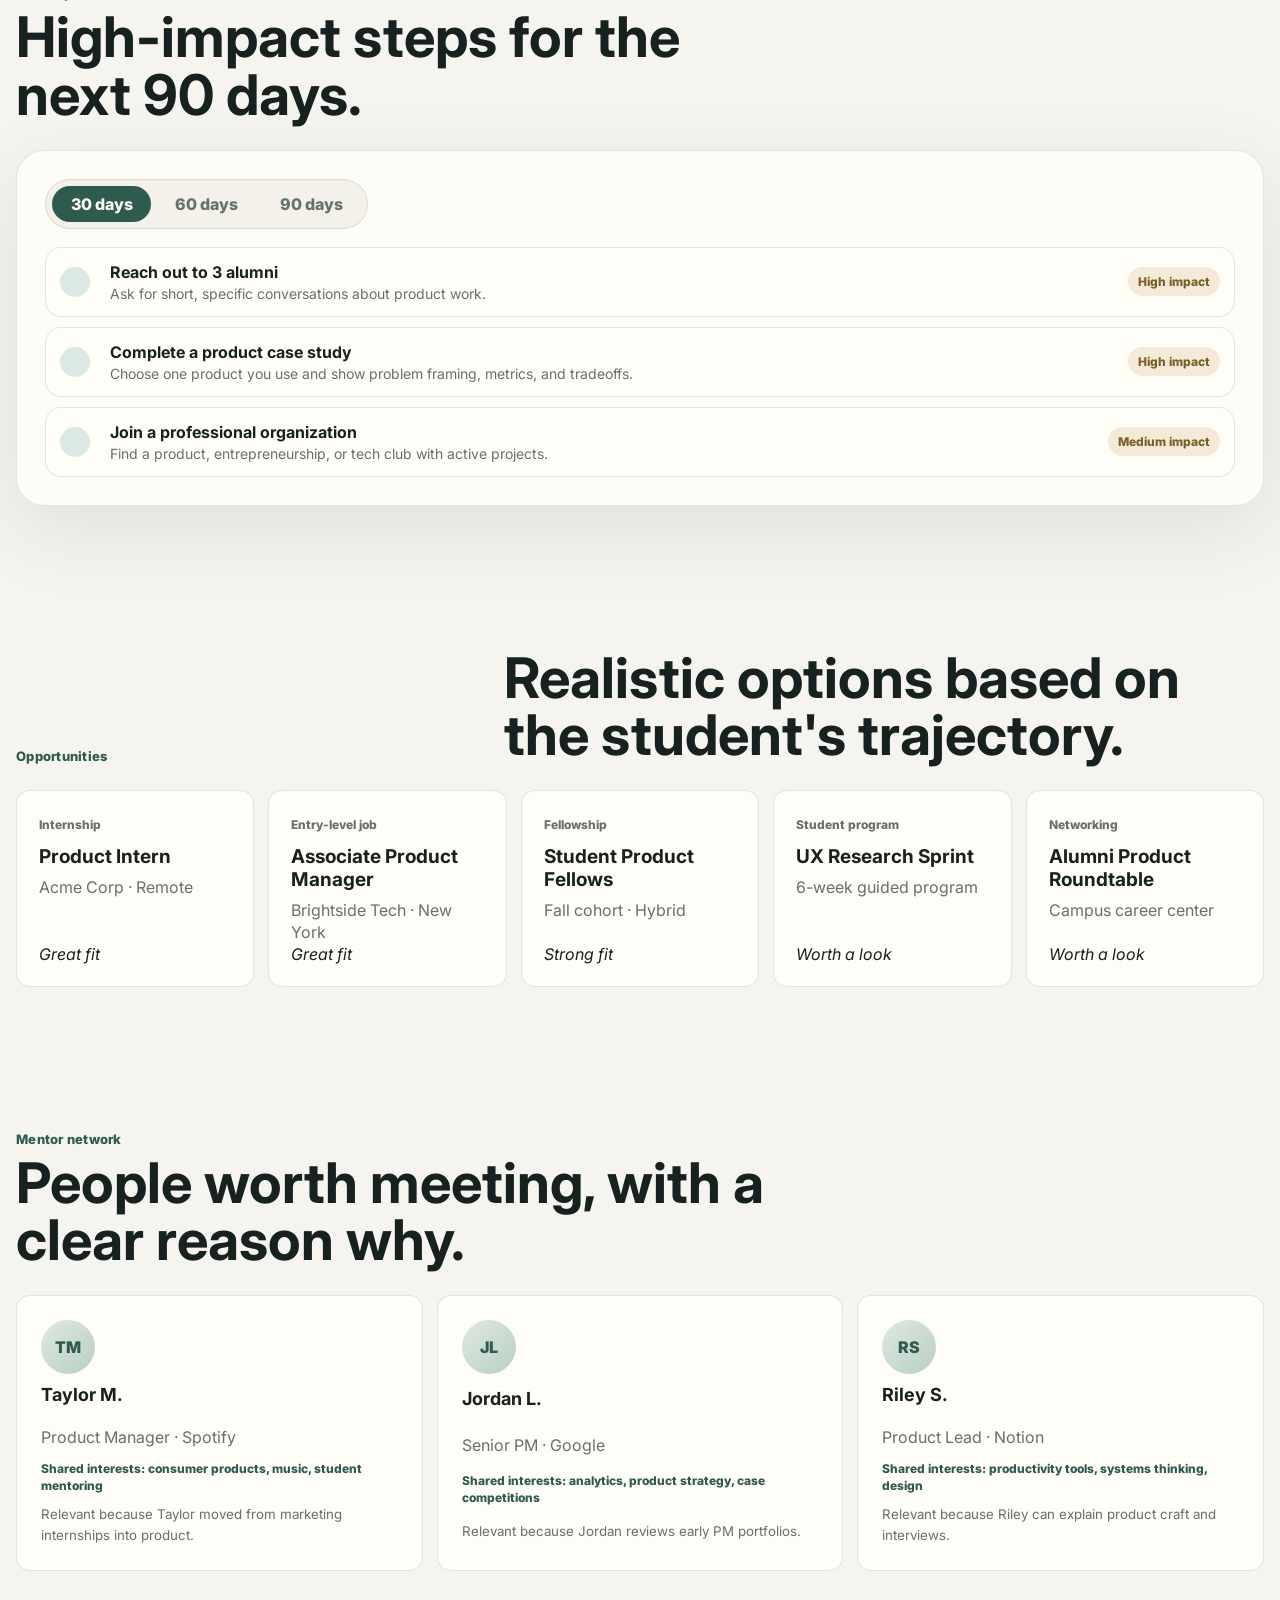
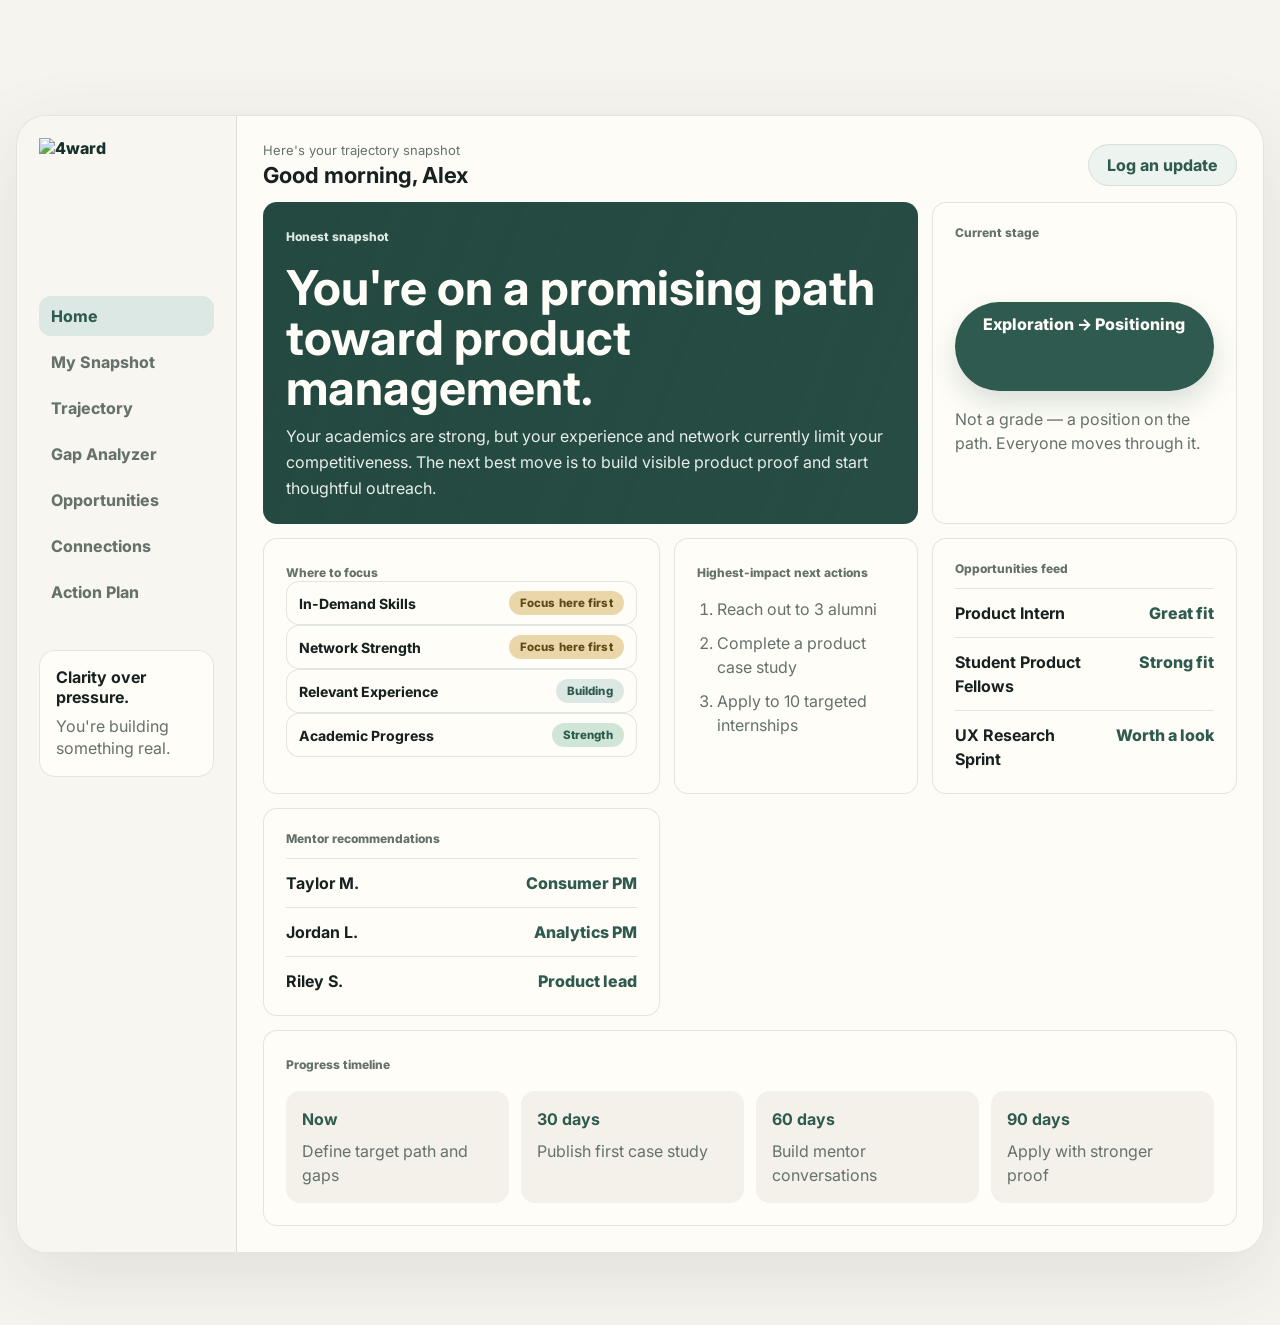
==== commit d50ab2bc: "Add high school onboarding path" ====
--- a/index.html
+++ b/index.html
@@ -7,7 +7,7 @@
     <link rel="preconnect" href="https://fonts.googleapis.com" />
     <link rel="preconnect" href="https://fonts.gstatic.com" crossorigin />
     <link href="https://fonts.googleapis.com/css2?family=Inter:wght@400;500;600;700;800&display=swap" rel="stylesheet" />
-    <link rel="stylesheet" href="./styles.css" />
+    <link rel="stylesheet" href="./styles.css?v=22" />
   </head>
   <body>
     <div class="site-shell">
@@ -17,67 +17,55 @@
         </a>
         <nav class="desktop-nav" aria-label="Primary navigation">
           <a href="#how">How it works</a>
-          <a href="#trajectory">Trajectory</a>
-          <a href="#dashboard">Dashboard</a>
+          <a href="#account">Start</a>
+          <a href="#dashboard">Preview</a>
           <a href="#mentors">Mentors</a>
         </nav>
         <div class="header-actions">
-          <button class="ghost-button" data-scroll-target="dashboard">View Dashboard</button>
+          <a class="ghost-button" href="./app.html">Open Dashboard</a>
           <a class="primary-button" href="./onboarding.html?fresh=1">Build My Path</a>
         </div>
       </header>
 
       <main id="top">
-        <section class="hero-section">
-          <div class="hero-copy">
+        <section class="hero-section account-hero" id="account">
+          <div class="hero-copy account-copy">
             <p class="eyebrow">Personal trajectory platform for students</p>
-            <h1>See where your path is actually leading.</h1>
-            <p class="hero-subtitle">4ward takes an honest look at where you stand today, where you want to go, and exactly what will move you closer.</p>
-            <div class="hero-actions">
+            <h1>Build the path that fits where you are.</h1>
+            <p class="hero-subtitle">Start with high school or college, then 4ward asks the right questions and builds a trajectory around your real situation.</p>
+            <div class="account-hero-actions">
               <a class="primary-button large" href="./onboarding.html?fresh=1">Build My Path</a>
-              <button class="secondary-button large" data-scroll-target="trajectory">See Example Analysis</button>
-            </div>
-            <div class="trust-row" aria-label="4ward principles">
-              <span>Clarity over pressure</span>
-              <span>Truth over motivation</span>
-              <span>Guidance over judgment</span>
-            </div>
-          </div>
-
-          <div class="hero-product" aria-label="4ward dashboard preview">
-            <div class="preview-topbar">
+              <a class="secondary-button large" href="./app.html">Open saved dashboard</a>
+            </div>
+            <div class="trust-row" aria-label="4ward account benefits">
+              <span>Saved dashboard</span>
+              <span>High school or college</span>
+              <span>Update anytime</span>
+            </div>
+          </div>
+
+          <div class="account-panel" aria-label="Create or continue account">
+            <div class="account-panel-head">
               <div>
-                <p>Good morning, Alex</p>
-                <strong>Trajectory snapshot</strong>
-              </div>
-              <button class="mini-button">Log an update</button>
-            </div>
-            <div class="hero-card-grid">
-              <article class="honest-card">
-                <div class="landscape" aria-hidden="true">
-                  <div class="sun"></div>
-                  <div class="mountain mountain-back"></div>
-                  <div class="mountain mountain-front"></div>
-                  <div class="path-line"></div>
-                </div>
-                <div class="honest-copy">
-                  <span>The honest take</span>
-                  <h2>You're on a solid path with real potential.</h2>
-                  <p>You're building a strong foundation, but to reach product management, you will need stronger product skills and more real-world exposure.</p>
-                </div>
-              </article>
-              <article class="goal-card">
-                <span>Current goal</span>
-                <h3>Product Manager</h3>
-                <p>You love solving problems, leading projects, and working with people.</p>
-              </article>
-            </div>
-            <div class="metric-strip">
-              <div><strong>Strength</strong><span>Academics</span></div>
-              <div><strong>Building</strong><span>Experience</span></div>
-              <div><strong>Focus first</strong><span>Skills</span></div>
-              <div><strong>Focus first</strong><span>Network</span></div>
-            </div>
+                <p class="eyebrow">Path builder</p>
+                <h2>Start with where you are</h2>
+              </div>
+              <span class="account-status">Choose path</span>
+            </div>
+            <div class="start-choice" id="startChoice">
+              <p class="choice-label">Choose your version.</p>
+              <div class="choice-grid">
+                <a class="choice-card" href="./onboarding.html?fresh=1&stage=highSchool">
+                  <strong>High school</strong>
+                  <span>Explore majors, college fit, classes, activities, and possible careers.</span>
+                </a>
+                <a class="choice-card" href="./onboarding.html?fresh=1&stage=college">
+                  <strong>College</strong>
+                  <span>Build a career trajectory from your major, experience, skills, and goals.</span>
+                </a>
+              </div>
+            </div>
+            <p class="account-note">Start with the version that matches where you are. You can update your profile later as your direction changes.</p>
           </div>
         </section>
 
@@ -310,6 +298,6 @@
         </section>
       </main>
     </div>
-    <script src="./script.js"></script>
+    <script src="./script.js?v=8"></script>
   </body>
 </html>
--- a/styles.css
+++ b/styles.css
@@ -23,6 +23,10 @@
   box-sizing: border-box;
 }
 
+[hidden] {
+  display: none !important;
+}
+
 html {
   scroll-behavior: smooth;
 }
@@ -88,6 +92,13 @@
   background: rgba(255, 253, 248, 0.78);
   box-shadow: 0 18px 60px rgba(47, 90, 79, 0.08);
   backdrop-filter: blur(22px);
+  transition: transform 0.32s ease;
+  will-change: transform;
+}
+
+/* Hide on scroll down, reveal on scroll up (toggled in script.js). */
+.site-header.header-hidden {
+  transform: translateY(calc(-100% - 24px));
 }
 
 .brand {
@@ -124,14 +135,14 @@
 }
 
 .brand-logo {
-  height: 96px;
+  height: 160px;
   width: auto;
   display: block;
 }
 
 .brand.mini .brand-logo,
 .product-brand .brand-logo {
-  height: 80px;
+  height: 140px;
 }
 
 .desktop-nav {
@@ -223,6 +234,187 @@
 .hero-copy {
   display: grid;
   gap: 24px;
+}
+
+.account-hero {
+  grid-template-columns: minmax(0, 0.92fr) minmax(460px, 0.72fr);
+  gap: 56px;
+}
+
+.account-copy {
+  align-content: center;
+}
+
+.account-hero-actions {
+  display: flex;
+  flex-wrap: wrap;
+  gap: 10px;
+}
+
+.account-panel {
+  border: 1px solid var(--line);
+  border-radius: 30px;
+  padding: 22px;
+  background: rgba(255, 253, 248, 0.92);
+  box-shadow: var(--shadow);
+  backdrop-filter: blur(24px);
+}
+
+.account-panel-head,
+.returning-student {
+  display: flex;
+  align-items: center;
+  justify-content: space-between;
+  gap: 14px;
+}
+
+.account-panel-head {
+  margin-bottom: 18px;
+}
+
+.account-panel-head h2 {
+  margin-top: 6px;
+  font-size: 28px;
+  letter-spacing: 0;
+}
+
+.account-status {
+  flex: 0 0 auto;
+  border-radius: 999px;
+  padding: 8px 11px;
+  background: var(--teal-soft);
+  color: var(--sage-deep);
+  font-size: 12px;
+  font-weight: 800;
+}
+
+.signin-stack {
+  display: grid;
+  gap: 10px;
+}
+
+.signin-button {
+  min-height: 54px;
+  display: flex;
+  align-items: center;
+  justify-content: center;
+  gap: 10px;
+  border: 1px solid var(--line);
+  border-radius: 999px;
+  background: var(--paper);
+  color: var(--ink);
+  font-weight: 800;
+  transition: transform 160ms ease, border-color 160ms ease, box-shadow 160ms ease;
+}
+
+.signin-button:hover,
+.choice-card:hover {
+  transform: translateY(-1px);
+  border-color: rgba(47, 90, 79, 0.32);
+  box-shadow: 0 14px 32px rgba(47, 90, 79, 0.1);
+}
+
+.signin-button span {
+  width: 28px;
+  height: 28px;
+  display: grid;
+  place-items: center;
+  border-radius: 999px;
+  background: #fff;
+  border: 1px solid var(--line);
+  color: var(--sage-deep);
+  font-weight: 900;
+}
+
+.signin-button.google {
+  background: var(--sage-deep);
+  color: #fffdf8;
+}
+
+.returning-student {
+  margin: 18px 0;
+  padding: 14px;
+  border: 1px solid var(--line);
+  border-radius: 18px;
+  background: linear-gradient(135deg, rgba(220, 232, 227, 0.78), rgba(255, 253, 248, 0.92));
+}
+
+.student-mini-avatar {
+  width: 46px;
+  height: 46px;
+  display: grid;
+  place-items: center;
+  flex: 0 0 auto;
+  border-radius: 999px;
+  background: var(--sage-deep);
+  color: #fffdf8;
+  font-weight: 900;
+}
+
+.returning-student div:nth-child(2) {
+  flex: 1;
+  min-width: 0;
+}
+
+.returning-student strong {
+  display: block;
+  margin-bottom: 3px;
+}
+
+.returning-student p,
+.choice-card span,
+.account-note {
+  color: var(--muted);
+  line-height: 1.45;
+}
+
+.start-choice {
+  display: grid;
+  gap: 10px;
+}
+
+.choice-label {
+  color: var(--sage-deep);
+  font-size: 13px;
+  font-weight: 850;
+}
+
+.choice-grid {
+  display: grid;
+  grid-template-columns: 1fr 1fr;
+  gap: 10px;
+}
+
+.choice-card {
+  min-height: 150px;
+  display: grid;
+  align-content: start;
+  gap: 9px;
+  border: 1px solid var(--line);
+  border-radius: 8px;
+  padding: 16px;
+  background: var(--paper);
+  transition: transform 160ms ease, border-color 160ms ease, box-shadow 160ms ease;
+}
+
+.choice-card:first-child {
+  background: var(--teal-soft);
+  border-color: rgba(47, 90, 79, 0.24);
+}
+
+.choice-card strong {
+  font-size: 18px;
+}
+
+.choice-card span {
+  font-size: 13px;
+}
+
+.account-note {
+  margin-top: 16px;
+  padding-top: 14px;
+  border-top: 1px solid var(--line);
+  font-size: 13px;
 }
 
 .eyebrow {
@@ -1004,8 +1196,11 @@
     width: 100%;
   }
 
+  .header-actions a,
   .header-actions button,
-  .hero-actions button {
+  .hero-actions a,
+  .hero-actions button,
+  .account-hero-actions a {
     flex: 1;
   }
 
@@ -1036,7 +1231,8 @@
   .gap-grid,
   .opportunity-grid,
   .mentor-grid,
-  .timeline {
+  .timeline,
+  .choice-grid {
     grid-template-columns: 1fr;
   }
 
@@ -1095,6 +1291,7 @@
   position: sticky;
   top: 0;
   height: 100vh;
+  max-height: 100vh;
   display: flex;
   flex-direction: column;
   gap: 18px;
@@ -1102,6 +1299,8 @@
   border-right: 1px solid var(--line);
   background: rgba(255, 253, 248, 0.64);
   backdrop-filter: blur(24px);
+  overflow-y: auto;
+  overscroll-behavior: contain;
 }
 
 .product-brand {
@@ -1260,9 +1459,10 @@
 
 .snapshot-wide {
   grid-column: span 2;
-  min-height: 320px;
-  display: grid;
-  align-content: end;
+  min-height: 280px;
+  display: grid;
+  align-content: center;
+  gap: 6px;
   color: #fffdf8;
   background:
     linear-gradient(110deg, rgba(36, 75, 66, 0.98), rgba(36, 75, 66, 0.76)),
@@ -1662,6 +1862,10 @@
   .full-product-card {
     grid-column: span 1;
   }
+
+  .ob-stage-choice {
+    grid-template-columns: 1fr;
+  }
 }
 
 /* Onboarding */
@@ -1731,10 +1935,92 @@
   gap: 22px;
 }
 
+.ob-stage-intro {
+  display: none;
+  gap: 20px;
+}
+
+.ob-stage-intro.active {
+  display: grid;
+  animation: riseIn 420ms ease both;
+}
+
+.ob-stage-intro h1 {
+  max-width: 760px;
+  font-size: clamp(44px, 6vw, 76px);
+  line-height: 0.98;
+  letter-spacing: 0;
+}
+
+.ob-stage-intro .ob-desc {
+  max-width: 660px;
+}
+
+.ob-stage-choice {
+  display: grid;
+  grid-template-columns: 1fr 1fr;
+  gap: 12px;
+}
+
+.intro-choice {
+  margin-top: 8px;
+}
+
+.ob-stage-card {
+  min-height: 118px;
+  border: 1px solid var(--line);
+  border-radius: 8px;
+  padding: 16px;
+  background: rgba(255, 253, 248, 0.82);
+  color: var(--ink);
+  text-align: left;
+  cursor: pointer;
+  transition: border-color 180ms ease, background 180ms ease, box-shadow 180ms ease;
+}
+
+.intro-stage-card {
+  min-height: 190px;
+  padding: 24px;
+}
+
+.ob-stage-card strong,
+.ob-stage-card span {
+  display: block;
+}
+
+.ob-stage-card strong {
+  margin-bottom: 8px;
+  font-size: 17px;
+}
+
+.intro-stage-card strong {
+  font-size: 24px;
+}
+
+.ob-stage-card span {
+  color: var(--muted);
+  font-size: 13px;
+  line-height: 1.45;
+}
+
+.intro-stage-card span {
+  font-size: 15px;
+}
+
+.ob-stage-card.active {
+  border-color: rgba(47, 90, 79, 0.45);
+  background: var(--teal-soft);
+  box-shadow: inset 0 0 0 1px rgba(47, 90, 79, 0.12);
+}
+
 .ob-row {
   display: grid;
   grid-template-columns: 170px 1fr;
   gap: 14px;
+}
+
+.ob-row.hs-only {
+  grid-template-columns: 1fr 1fr;
 }
 
 .ob-label {
@@ -2030,6 +2316,63 @@
 }
 
 /* --- AI status + Ask Figured --- */
+/* Hide all visible AI status indicators — users should feel the mentor, not the machine.
+   The modal still works via openKeyModal() in the console if a key needs to be updated. */
+.ai-status-btn,
+.ask-dot {
+  display: none !important;
+}
+
+/* Inline confirmation card that appears in the chat when 4ward detects a
+   profile-shifting realization. See chatSystemPrompt + parseUpdateMarker. */
+.chat-update-card {
+  background: rgba(47, 90, 79, 0.06);
+  border: 1px solid rgba(47, 90, 79, 0.18);
+  border-radius: 14px;
+  padding: 14px 16px;
+  margin: 8px 0 4px;
+}
+.cuc-head {
+  font-weight: 800;
+  font-size: 14px;
+  color: var(--sage-deep);
+  margin-bottom: 8px;
+}
+.cuc-change {
+  font-size: 14px;
+  line-height: 1.4;
+  margin-bottom: 4px;
+}
+.cuc-field {
+  color: var(--muted);
+  font-weight: 600;
+  margin-right: 4px;
+}
+.cuc-why {
+  font-size: 12px;
+  color: var(--muted);
+  font-style: italic;
+  margin-bottom: 10px;
+}
+.cuc-actions {
+  display: flex;
+  flex-wrap: wrap;
+  gap: 8px;
+  margin-top: 12px;
+}
+.cuc-actions .primary-button,
+.cuc-actions .ghost-button {
+  font-size: 13px;
+  padding: 8px 14px;
+  flex: 0 0 auto;
+}
+.cuc-done {
+  font-size: 13px;
+  color: var(--sage-deep);
+  font-style: italic;
+  line-height: 1.4;
+}
+
 .ai-status-btn[data-state="live"] {
   background: var(--teal-soft);
   color: var(--sage-deep);
@@ -2831,15 +3174,15 @@
 }
 
 .building-mark {
-  width: 66px;
-  height: 66px;
+  width: 140px;
+  height: 140px;
   display: grid;
   place-items: center;
-  border-radius: 20px;
+  border-radius: 32px;
   background: #e4eee8;
-  color: var(--sage-deep);
   border: 1px solid rgba(47, 90, 79, 0.12);
   animation: markPulse 1.4s ease-in-out infinite;
+  overflow: hidden;
 }
 
 .building-mark svg {
@@ -2852,6 +3195,12 @@
   stroke-linejoin: round;
 }
 
+/* The interstitial uses the real logo image — keep it inside the pulsing box,
+   not the full-size header logo. */
+.building-mark .brand-logo {
+  height: 100px;
+}
+
 .building-overlay h2 {
   font-size: clamp(26px, 5vw, 36px);
   max-width: 520px;
@@ -2860,6 +3209,47 @@
 .building-overlay p {
   color: var(--muted);
   font-size: 16px;
+}
+
+.building-game {
+  width: min(100%, 560px);
+  margin-top: 8px;
+  padding: 14px;
+  border: 1px solid rgba(47, 90, 79, 0.14);
+  border-radius: 8px;
+  background: rgba(255, 252, 244, 0.72);
+  box-shadow: 0 18px 50px rgba(35, 52, 46, 0.12);
+}
+
+.building-game-head {
+  display: flex;
+  justify-content: space-between;
+  align-items: center;
+  margin-bottom: 10px;
+  color: var(--ink);
+  font-size: 13px;
+  font-weight: 800;
+}
+
+.building-game-head strong {
+  min-width: 48px;
+  text-align: right;
+  font-variant-numeric: tabular-nums;
+}
+
+.building-game canvas {
+  display: block;
+  width: 100%;
+  height: auto;
+  border-radius: 8px;
+  cursor: pointer;
+  touch-action: manipulation;
+}
+
+.building-overlay .building-game-help {
+  margin-top: 10px;
+  color: rgba(39, 54, 48, 0.66);
+  font-size: 13px;
 }
 
 @keyframes markPulse {
@@ -3011,3 +3401,95 @@
   0%, 100% { opacity: 0.55; }
   50% { opacity: 1; }
 }
+
+/* --- "Personalizing your trajectory" cue + smooth swap to the real analysis --- */
+.refining-cue {
+  display: inline-flex;
+  align-items: center;
+  gap: 8px;
+  margin-top: 18px;
+  font-size: 13px;
+  font-weight: 750;
+  letter-spacing: 0.01em;
+  color: rgba(255, 253, 248, 0.82);
+}
+
+.refining-dot {
+  width: 7px;
+  height: 7px;
+  border-radius: 50%;
+  background: currentColor;
+  animation: refinePulse 1.1s ease-in-out infinite;
+}
+
+@keyframes refinePulse {
+  0%, 100% { opacity: 0.3; transform: scale(0.78); }
+  50% { opacity: 1; transform: scale(1); }
+}
+
+/* The detailed version fades its text/cards in over the draft. */
+.snapshot-wide.just-refined h2,
+.snapshot-wide.just-refined p,
+.tracks-list.just-refined .track-item {
+  animation: refineIn 0.5s ease both;
+}
+
+@keyframes refineIn {
+  from { opacity: 0.15; }
+  to { opacity: 1; }
+}
+
+/* Visible error + retry when the AI personalization fails. Sits inside the
+   snapshot card, on top of the rule-based draft, so the user always knows
+   what happened and can recover with one click. */
+.refining-error {
+  display: inline-flex;
+  flex-direction: column;
+  align-items: flex-start;
+  gap: 6px;
+  margin-top: 18px;
+  padding: 10px 16px;
+  border-radius: 14px;
+  background: rgba(255, 224, 178, 0.18);
+  border: 1px solid rgba(255, 224, 178, 0.42);
+  font-size: 13px;
+  font-weight: 700;
+  color: rgba(255, 253, 248, 0.95);
+  max-width: 520px;
+}
+
+.refining-error-row {
+  display: inline-flex;
+  align-items: center;
+  gap: 12px;
+}
+
+.refining-error-detail {
+  font-size: 12px;
+  font-weight: 600;
+  opacity: 0.78;
+  word-break: break-word;
+  line-height: 1.4;
+}
+
+.refining-retry {
+  background: rgba(255, 253, 248, 0.92);
+  color: var(--sage-deep);
+  border: 0;
+  border-radius: 999px;
+  padding: 5px 14px;
+  font: inherit;
+  font-weight: 800;
+  cursor: pointer;
+}
+
+.refining-retry:hover {
+  background: #fff;
+}
+
+@media (prefers-reduced-motion: reduce) {
+  .refining-dot { animation: none; }
+  .snapshot-wide.just-refined h2,
+  .snapshot-wide.just-refined p,
+  .tracks-list.just-refined .track-item { animation: none; }
+}
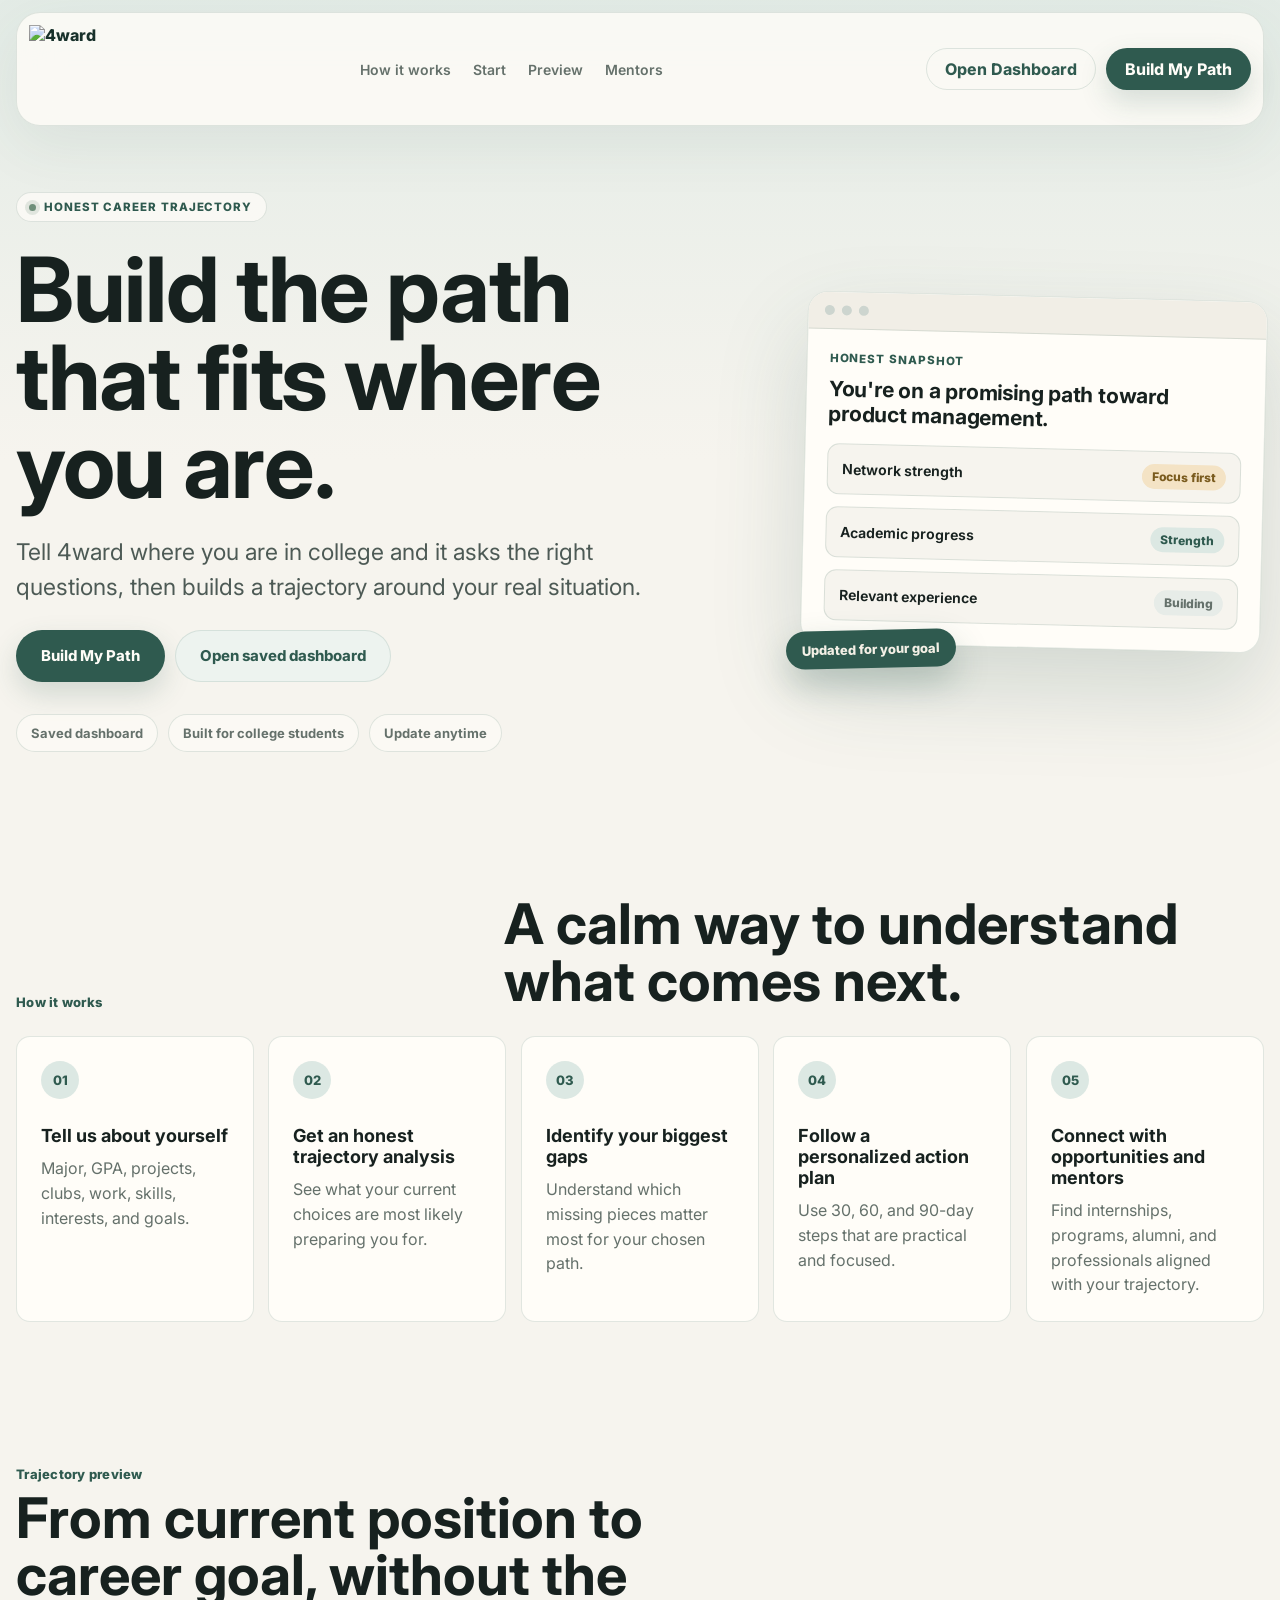
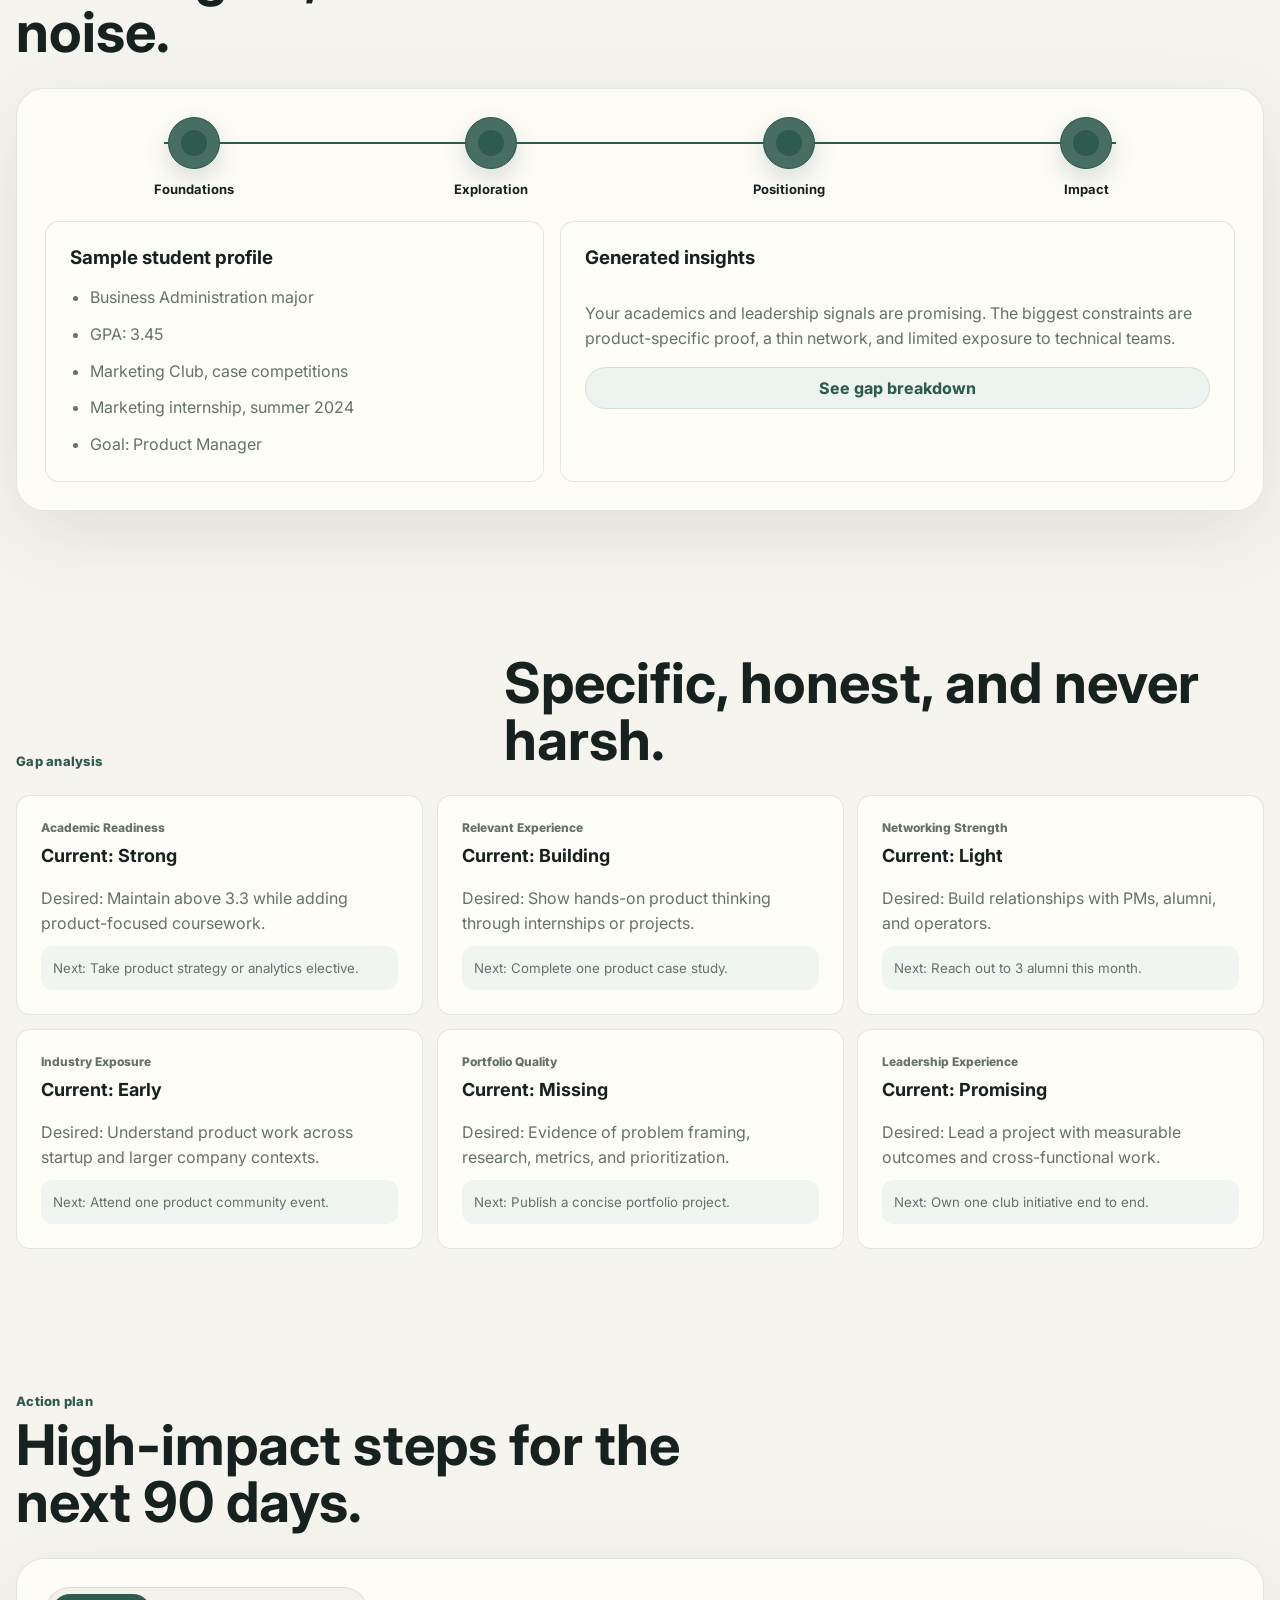
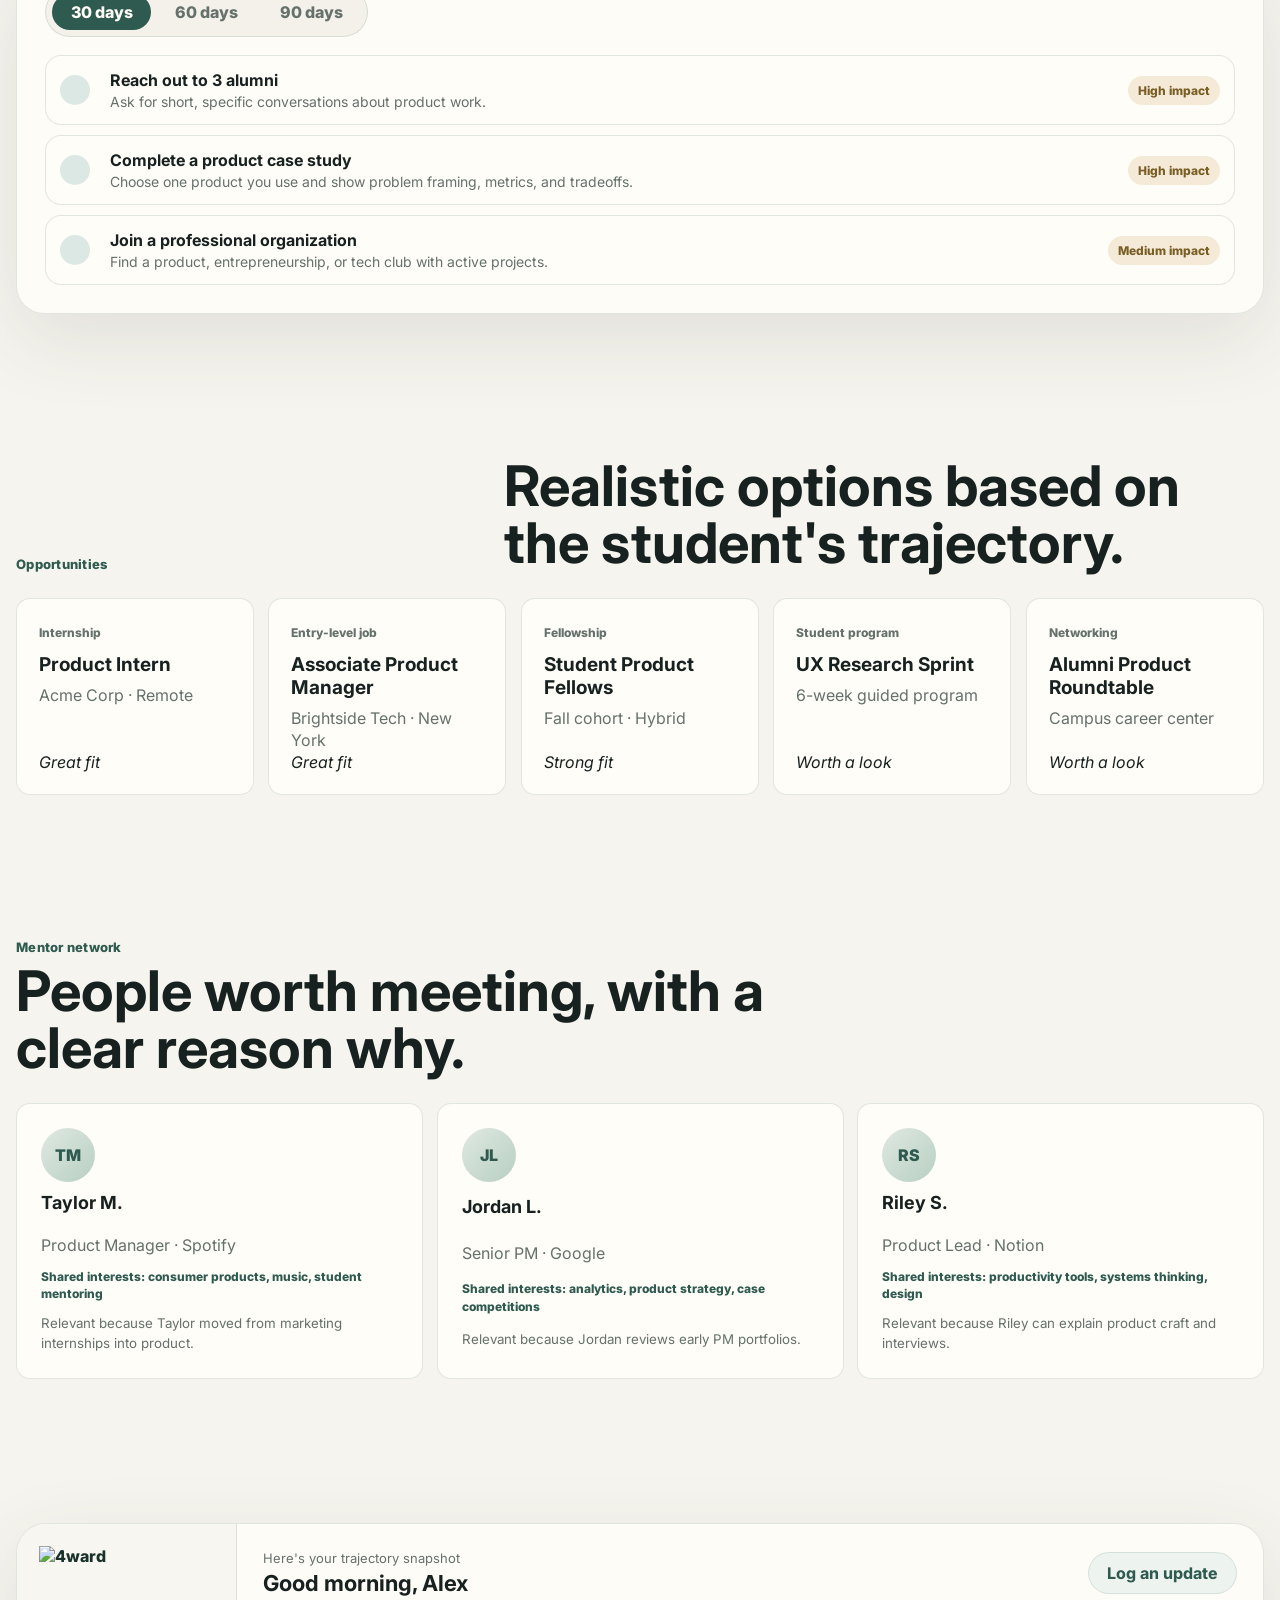
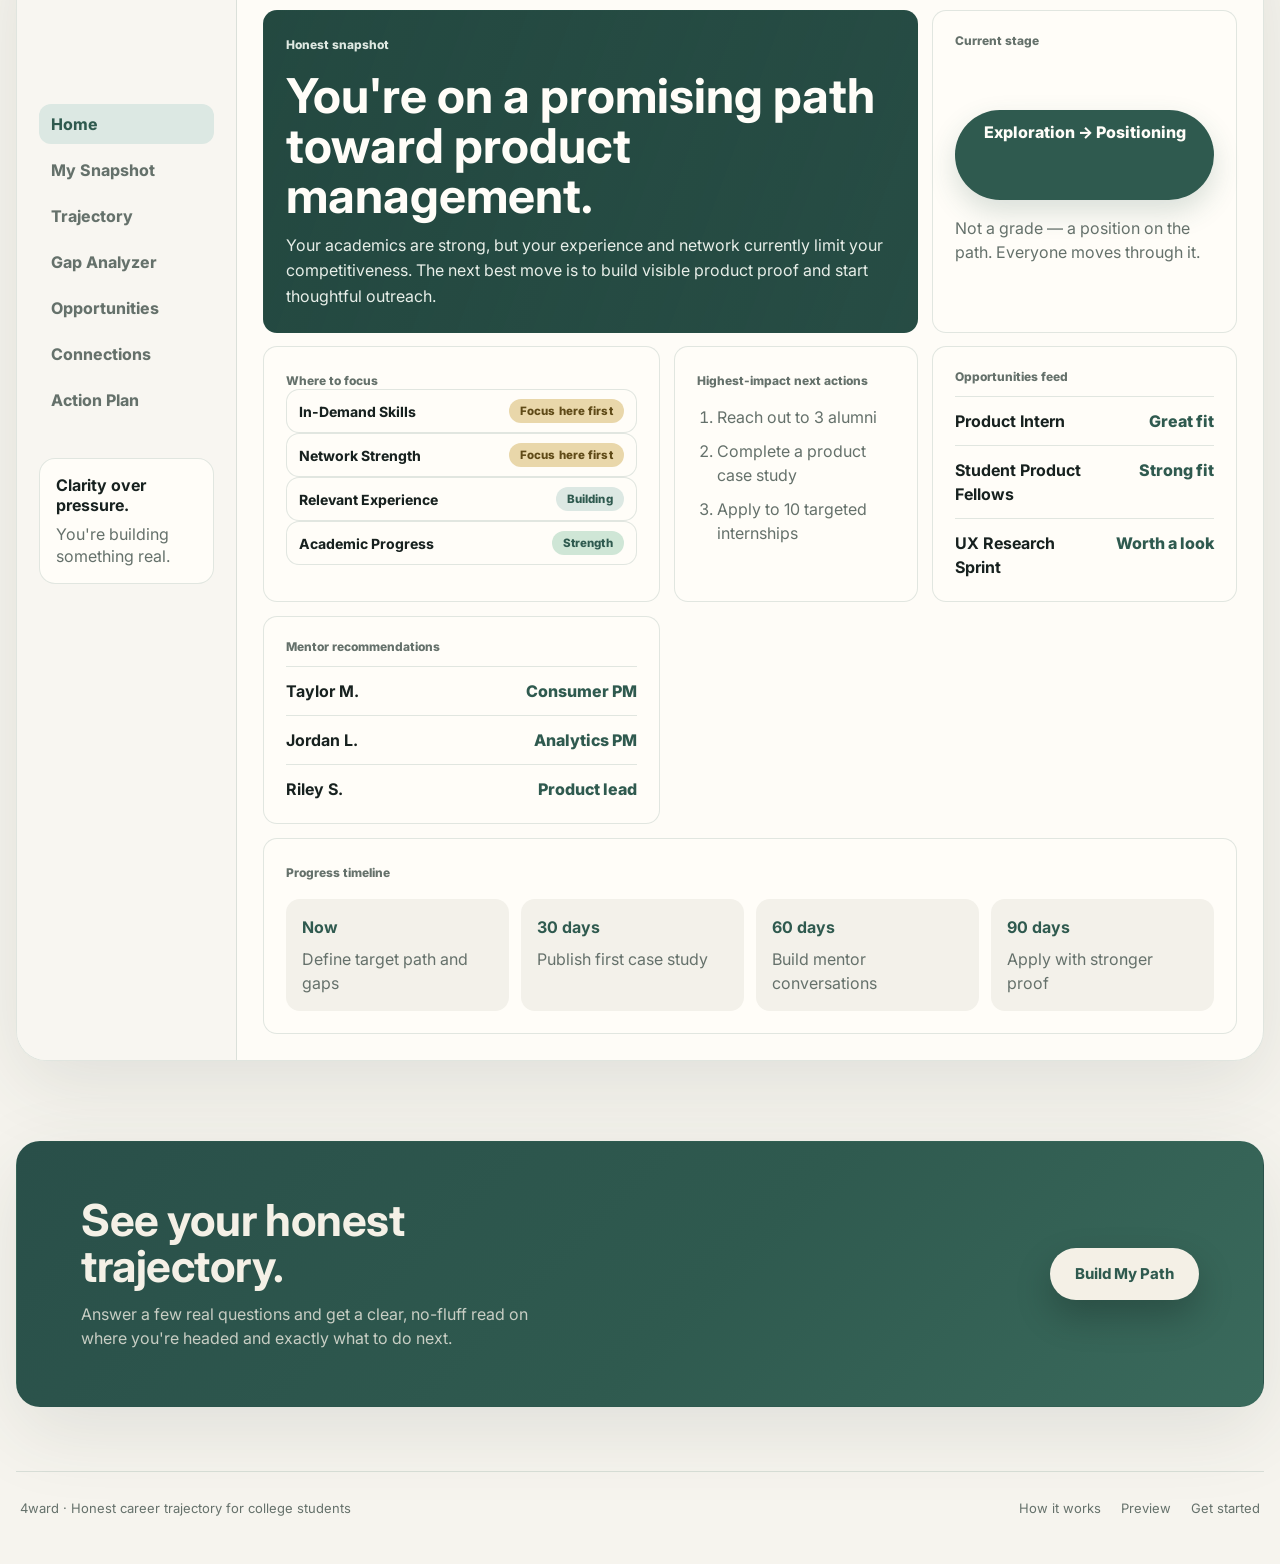
==== commit 9e9e0630: "Bigger header logo and collapsible sections on mobile - Header logo bumped to 88px desktop / 60px mo" ====
--- a/index.html
+++ b/index.html
@@ -7,7 +7,7 @@
     <link rel="preconnect" href="https://fonts.googleapis.com" />
     <link rel="preconnect" href="https://fonts.gstatic.com" crossorigin />
     <link href="https://fonts.googleapis.com/css2?family=Inter:wght@400;500;600;700;800&display=swap" rel="stylesheet" />
-    <link rel="stylesheet" href="./styles.css?v=22" />
+    <link rel="stylesheet" href="./styles.css?v=32" />
   </head>
   <body>
     <div class="site-shell">
@@ -30,42 +30,32 @@
       <main id="top">
         <section class="hero-section account-hero" id="account">
           <div class="hero-copy account-copy">
-            <p class="eyebrow">Personal trajectory platform for students</p>
+            <p class="eyebrow">Honest career trajectory</p>
             <h1>Build the path that fits where you are.</h1>
-            <p class="hero-subtitle">Start with high school or college, then 4ward asks the right questions and builds a trajectory around your real situation.</p>
+            <p class="hero-subtitle">Tell 4ward where you are in college and it asks the right questions, then builds a trajectory around your real situation.</p>
             <div class="account-hero-actions">
               <a class="primary-button large" href="./onboarding.html?fresh=1">Build My Path</a>
               <a class="secondary-button large" href="./app.html">Open saved dashboard</a>
             </div>
             <div class="trust-row" aria-label="4ward account benefits">
               <span>Saved dashboard</span>
-              <span>High school or college</span>
+              <span>Built for college students</span>
               <span>Update anytime</span>
             </div>
           </div>
 
-          <div class="account-panel" aria-label="Create or continue account">
-            <div class="account-panel-head">
-              <div>
-                <p class="eyebrow">Path builder</p>
-                <h2>Start with where you are</h2>
+          <div class="hero-visual" aria-hidden="true">
+            <div class="hero-window">
+              <div class="hero-window-bar"><i></i><i></i><i></i></div>
+              <div class="hero-window-body">
+                <p class="hw-eyebrow">Honest snapshot</p>
+                <h3>You're on a promising path toward product management.</h3>
+                <div class="hw-row"><span>Network strength</span><em class="hw-pill focus">Focus first</em></div>
+                <div class="hw-row"><span>Academic progress</span><em class="hw-pill strong">Strength</em></div>
+                <div class="hw-row"><span>Relevant experience</span><em class="hw-pill building">Building</em></div>
               </div>
-              <span class="account-status">Choose path</span>
-            </div>
-            <div class="start-choice" id="startChoice">
-              <p class="choice-label">Choose your version.</p>
-              <div class="choice-grid">
-                <a class="choice-card" href="./onboarding.html?fresh=1&stage=highSchool">
-                  <strong>High school</strong>
-                  <span>Explore majors, college fit, classes, activities, and possible careers.</span>
-                </a>
-                <a class="choice-card" href="./onboarding.html?fresh=1&stage=college">
-                  <strong>College</strong>
-                  <span>Build a career trajectory from your major, experience, skills, and goals.</span>
-                </a>
-              </div>
-            </div>
-            <p class="account-note">Start with the version that matches where you are. You can update your profile later as your direction changes.</p>
+            </div>
+            <div class="hero-chip">Updated for your goal</div>
           </div>
         </section>
 
@@ -90,8 +80,8 @@
           </div>
           <div class="roadmap-panel">
             <div class="roadmap" aria-label="Trajectory stages">
-              <div class="road-step active"><span>Foundations</span></div>
-              <div class="road-step active"><span>Exploration</span></div>
+              <div class="road-step"><span>Foundations</span></div>
+              <div class="road-step"><span>Exploration</span></div>
               <div class="road-step"><span>Positioning</span></div>
               <div class="road-step"><span>Impact</span></div>
             </div>
@@ -296,8 +286,26 @@
             </div>
           </div>
         </section>
+
+        <section class="cta-section" id="start-cta">
+          <div class="cta-band">
+            <div>
+              <h2>See your honest trajectory.</h2>
+              <p>Answer a few real questions and get a clear, no-fluff read on where you're headed and exactly what to do next.</p>
+            </div>
+            <a class="primary-button large" href="./onboarding.html?fresh=1">Build My Path</a>
+          </div>
+          <footer class="site-footer">
+            <span>4ward · Honest career trajectory for college students</span>
+            <nav aria-label="Footer">
+              <a href="#how">How it works</a>
+              <a href="#dashboard">Preview</a>
+              <a href="./onboarding.html?fresh=1">Get started</a>
+            </nav>
+          </footer>
+        </section>
       </main>
     </div>
-    <script src="./script.js?v=8"></script>
+    <script src="./script.js?v=30"></script>
   </body>
 </html>
--- a/styles.css
+++ b/styles.css
@@ -140,6 +140,13 @@
   display: block;
 }
 
+/* The header logo image carries baked-in whitespace, so it renders far larger
+   than its visual mark. Constrain it so the header reads as a tidy nav bar,
+   not a billboard, especially on phones. */
+.site-header .brand-logo {
+  height: 88px;
+}
+
 .brand.mini .brand-logo,
 .product-brand .brand-logo {
   height: 140px;
@@ -237,12 +244,115 @@
 }
 
 .account-hero {
-  grid-template-columns: minmax(0, 0.92fr) minmax(460px, 0.72fr);
+  grid-template-columns: minmax(0, 1.04fr) minmax(380px, 0.82fr);
   gap: 56px;
+  align-items: center;
+  min-height: auto;
+  padding: 24px 0 72px;
 }
 
 .account-copy {
   align-content: center;
+  max-width: 640px;
+}
+
+/* Hero product shot: a framed, slightly tilted snapshot of the real dashboard
+   so the product feels concrete before sign-up. Built in CSS (no image asset)
+   so it stays crisp and theme-consistent. */
+.hero-visual {
+  position: relative;
+  justify-self: end;
+  width: 100%;
+  max-width: 460px;
+}
+
+.hero-window {
+  border: 1px solid var(--line);
+  border-radius: 20px;
+  background: var(--paper);
+  box-shadow: 0 40px 90px rgba(47, 90, 79, 0.18);
+  overflow: hidden;
+  transform: rotate(1.4deg);
+  transition: transform 0.5s cubic-bezier(0.22, 0.61, 0.36, 1);
+}
+
+.hero-visual:hover .hero-window {
+  transform: rotate(0deg) translateY(-4px);
+}
+
+.hero-window-bar {
+  display: flex;
+  gap: 7px;
+  padding: 13px 16px;
+  border-bottom: 1px solid var(--line);
+  background: var(--paper-soft);
+}
+
+.hero-window-bar i {
+  width: 10px;
+  height: 10px;
+  border-radius: 999px;
+  background: #cdd5cf;
+}
+
+.hero-window-body {
+  display: grid;
+  gap: 12px;
+  padding: 22px;
+}
+
+.hw-eyebrow {
+  color: var(--sage-deep);
+  font-size: 11.5px;
+  font-weight: 800;
+  letter-spacing: 0.08em;
+  text-transform: uppercase;
+}
+
+.hero-window-body h3 {
+  font-size: 21px;
+  line-height: 1.18;
+  letter-spacing: -0.01em;
+  margin-bottom: 4px;
+}
+
+.hw-row {
+  display: flex;
+  align-items: center;
+  justify-content: space-between;
+  gap: 12px;
+  padding: 12px 14px;
+  border: 1px solid var(--line);
+  border-radius: 12px;
+  background: var(--canvas);
+  font-size: 14px;
+  font-weight: 650;
+}
+
+.hw-pill {
+  font-style: normal;
+  font-size: 12px;
+  font-weight: 800;
+  padding: 5px 10px;
+  border-radius: 999px;
+}
+
+.hw-pill.focus { background: #f4e3c5; color: #7a5b1e; }
+.hw-pill.strong { background: var(--teal-soft); color: var(--sage-deep); }
+.hw-pill.building { background: #e7ece8; color: var(--muted); }
+
+.hero-chip {
+  position: absolute;
+  left: -18px;
+  bottom: -20px;
+  padding: 11px 16px;
+  border-radius: 999px;
+  background: var(--sage-deep);
+  color: #f4f0e6;
+  font-size: 13px;
+  font-weight: 800;
+  box-shadow: 0 16px 34px rgba(47, 90, 79, 0.28);
+  transform: rotate(-1.4deg);
 }
 
 .account-hero-actions {
@@ -424,11 +534,119 @@
   letter-spacing: 0.02em;
 }
 
+/* Scroll reveal: one quiet fade-up for the whole landing page. The stagger
+   delay is set per-card in script.js. Reveals once, then stays. */
+.reveal {
+  opacity: 0;
+  transform: translateY(18px);
+  transition: opacity 0.6s cubic-bezier(0.22, 0.61, 0.36, 1),
+              transform 0.6s cubic-bezier(0.22, 0.61, 0.36, 1);
+  transition-delay: var(--reveal-delay, 0ms);
+  will-change: opacity, transform;
+}
+
+.reveal.in {
+  opacity: 1;
+  transform: none;
+}
+
+@media (prefers-reduced-motion: reduce) {
+  .reveal {
+    opacity: 1;
+    transform: none;
+    transition: none;
+  }
+}
+
+/* Full-width closing call to action so the page ends with intent. */
+.cta-band {
+  margin: 8px 0 64px;
+  padding: 56px clamp(24px, 5vw, 72px);
+  border: 1px solid var(--line);
+  border-radius: var(--radius);
+  background: linear-gradient(135deg, #294f49, #2f5a4f 55%, #3a6a5c);
+  color: #f4f0e6;
+  box-shadow: var(--shadow);
+  display: flex;
+  flex-wrap: wrap;
+  align-items: center;
+  justify-content: space-between;
+  gap: 28px;
+}
+
+.cta-band h2 {
+  max-width: 18ch;
+  font-size: clamp(28px, 3.6vw, 44px);
+  line-height: 1.04;
+  letter-spacing: -0.01em;
+}
+
+.cta-band p {
+  margin-top: 12px;
+  max-width: 46ch;
+  color: rgba(244, 240, 230, 0.78);
+  font-size: 16px;
+  line-height: 1.5;
+}
+
+.cta-band .primary-button {
+  background: #f4f0e6;
+  color: var(--sage-deep);
+  box-shadow: 0 16px 36px rgba(0, 0, 0, 0.22);
+}
+
+.site-footer {
+  display: flex;
+  flex-wrap: wrap;
+  align-items: center;
+  justify-content: space-between;
+  gap: 16px;
+  padding: 28px 4px 48px;
+  border-top: 1px solid var(--line);
+  color: var(--muted);
+  font-size: 13px;
+}
+
+.site-footer nav {
+  display: flex;
+  flex-wrap: wrap;
+  gap: 20px;
+}
+
+.site-footer a:hover {
+  color: var(--sage-deep);
+}
+
+/* Hero eyebrow reads as a small badge, which feels more like a product
+   landing than a stray label. A tiny live dot keeps it warm, not corporate. */
+.account-copy .eyebrow {
+  display: inline-flex;
+  align-items: center;
+  gap: 8px;
+  width: fit-content;
+  padding: 7px 14px 7px 12px;
+  border: 1px solid var(--line);
+  border-radius: 999px;
+  background: rgba(255, 253, 248, 0.7);
+  text-transform: uppercase;
+  font-size: 11.5px;
+  letter-spacing: 0.08em;
+}
+
+.account-copy .eyebrow::before {
+  content: "";
+  width: 7px;
+  height: 7px;
+  border-radius: 999px;
+  background: var(--sage);
+  box-shadow: 0 0 0 4px rgba(111, 143, 122, 0.18);
+}
+
 h1 {
   max-width: 720px;
-  font-size: clamp(48px, 7vw, 92px);
-  line-height: 0.96;
-  letter-spacing: 0;
+  font-size: clamp(40px, 7.4vw, 90px);
+  line-height: 0.98;
+  letter-spacing: -0.015em;
 }
 
 .hero-subtitle {
@@ -510,6 +728,26 @@
   border-radius: var(--radius-sm);
 }
 
+/* Quiet hover lift on the content cards. Just enough motion to feel alive and
+   modern, not flashy. Pointer-only so it never sticks on touch screens. */
+@media (hover: hover) {
+  .steps-grid article,
+  .opportunity-grid article,
+  .mentor-card,
+  .gap-card {
+    transition: transform 200ms ease, box-shadow 200ms ease, border-color 200ms ease;
+  }
+
+  .steps-grid article:hover,
+  .opportunity-grid article:hover,
+  .mentor-card:hover,
+  .gap-card:hover {
+    transform: translateY(-3px);
+    border-color: rgba(47, 90, 79, 0.28);
+    box-shadow: 0 18px 40px rgba(47, 90, 79, 0.1);
+  }
+}
+
 .honest-card {
   min-height: 270px;
   position: relative;
@@ -770,6 +1008,56 @@
   box-shadow: inset 0 0 0 12px rgba(255, 255, 255, 0.12), 0 10px 24px rgba(47, 90, 79, 0.18);
 }
 
+/* Animated roadmap: when the panel scrolls into view (.lit added in script.js),
+   the connecting line draws left to right and each stage lights up in sequence.
+   This is the page's one signature moment, and it literally illustrates the
+   product: moving from Foundations to Impact. */
+.roadmap::after {
+  content: "";
+  position: absolute;
+  top: 25px;
+  left: 10%;
+  width: 80%;
+  height: 2px;
+  background: var(--sage-deep);
+  transform: scaleX(0);
+  transform-origin: left center;
+  transition: transform 1.3s cubic-bezier(0.22, 0.61, 0.36, 1);
+}
+
+.roadmap.lit::after {
+  transform: scaleX(1);
+}
+
+.road-step::before {
+  transition: background 0.45s ease, border-color 0.45s ease, box-shadow 0.45s ease;
+}
+
+.road-step {
+  transition: color 0.45s ease;
+}
+
+.roadmap.lit .road-step {
+  color: var(--ink);
+}
+
+.roadmap.lit .road-step::before {
+  background: var(--sage-deep);
+  border-color: var(--sage-deep);
+  box-shadow: inset 0 0 0 12px rgba(255, 255, 255, 0.12), 0 10px 24px rgba(47, 90, 79, 0.18);
+}
+
+.roadmap.lit .road-step:nth-child(1)::before { transition-delay: 0.2s; }
+.roadmap.lit .road-step:nth-child(2)::before { transition-delay: 0.5s; }
+.roadmap.lit .road-step:nth-child(3)::before { transition-delay: 0.8s; }
+.roadmap.lit .road-step:nth-child(4)::before { transition-delay: 1.1s; }
+
+@media (prefers-reduced-motion: reduce) {
+  .roadmap::after { transition: none; }
+  .road-step::before,
+  .road-step { transition: none; }
+}
+
 .trajectory-cards {
   display: grid;
   grid-template-columns: 0.85fr 1.15fr;
@@ -1183,17 +1471,24 @@
   }
 
   .site-header {
-    position: static;
-    align-items: start;
-    flex-direction: column;
+    align-items: center;
+    gap: 12px;
+    padding: 10px 12px;
+    margin-bottom: 28px;
+  }
+
+  .site-header .brand-logo {
+    height: 60px;
   }
 
   .desktop-nav {
     display: none;
   }
 
-  .header-actions {
-    width: 100%;
+  /* Keep the header a tidy single row on phones: logo left, one clear action
+     right. The secondary "Open Dashboard" is reachable from the hero below. */
+  .header-actions .ghost-button {
+    display: none;
   }
 
   .header-actions a,
@@ -1255,7 +1550,8 @@
     gap: 16px;
   }
 
-  .roadmap::before {
+  .roadmap::before,
+  .roadmap::after {
     display: none;
   }
 
@@ -3404,14 +3700,36 @@
 
 /* --- "Personalizing your trajectory" cue + smooth swap to the real analysis --- */
 .refining-cue {
+  display: flex;
+  flex-direction: column;
+  gap: 8px;
+  margin-top: 18px;
+  font-size: 13px;
+  letter-spacing: 0.01em;
+  color: rgba(255, 253, 248, 0.82);
+}
+
+.refining-lede {
   display: inline-flex;
   align-items: center;
   gap: 8px;
-  margin-top: 18px;
-  font-size: 13px;
   font-weight: 750;
-  letter-spacing: 0.01em;
-  color: rgba(255, 253, 248, 0.82);
+}
+
+/* Rotating stat line. Lighter weight than the lede so it reads as supporting
+   copy, not a second headline. Cross-fades on swap; opacity only, no layout
+   movement. */
+.refining-stat {
+  max-width: 42ch;
+  font-weight: 600;
+  line-height: 1.45;
+  color: rgba(255, 253, 248, 0.68);
+  opacity: 0;
+  transition: opacity 0.25s ease;
+}
+
+.refining-stat.is-visible {
+  opacity: 1;
 }
 
 .refining-dot {
@@ -3489,7 +3807,74 @@
 
 @media (prefers-reduced-motion: reduce) {
   .refining-dot { animation: none; }
+  .refining-stat { transition: none; }
   .snapshot-wide.just-refined h2,
   .snapshot-wide.just-refined p,
   .tracks-list.just-refined .track-item { animation: none; }
 }
+
+/* --- Mobile section accordions ------------------------------------------- */
+/* The synthetic dashboard heading only exists to be a tap target on phones. */
+.section-heading.synthetic { display: none; }
+
+@media (max-width: 760px) {
+  section.collapsible > .section-heading {
+    position: relative;
+    cursor: pointer;
+    padding: 6px 34px 6px 0;
+    margin-bottom: 0;
+    -webkit-tap-highlight-color: transparent;
+  }
+
+  .section-heading.synthetic { display: block; }
+
+  /* Chevron on the right of each collapsible heading; rotates when open. */
+  section.collapsible > .section-heading::after {
+    content: "";
+    position: absolute;
+    right: 6px;
+    top: 12px;
+    width: 11px;
+    height: 11px;
+    border-right: 2px solid var(--sage-deep);
+    border-bottom: 2px solid var(--sage-deep);
+    transform: rotate(45deg);
+    transition: transform 0.3s ease;
+  }
+
+  section.collapsible.open > .section-heading::after {
+    transform: rotate(225deg);
+    top: 16px;
+  }
+
+  /* Smooth height animation via the grid 0fr/1fr trick. */
+  .section-body {
+    display: grid;
+    grid-template-rows: 0fr;
+    transition: grid-template-rows 0.34s ease;
+  }
+
+  .section-body-inner {
+    overflow: hidden;
+    min-height: 0;
+  }
+
+  section.collapsible.open > .section-body {
+    grid-template-rows: 1fr;
+  }
+
+  section.collapsible.open > .section-body > .section-body-inner {
+    padding-top: 18px;
+  }
+
+  /* Collapsible sections manage their own top/bottom rhythm. */
+  section.collapsible {
+    padding: 26px 0 !important;
+    border-bottom: 1px solid var(--line);
+  }
+
+  @media (prefers-reduced-motion: reduce) {
+    .section-body { transition: none; }
+    section.collapsible > .section-heading::after { transition: none; }
+  }
+}
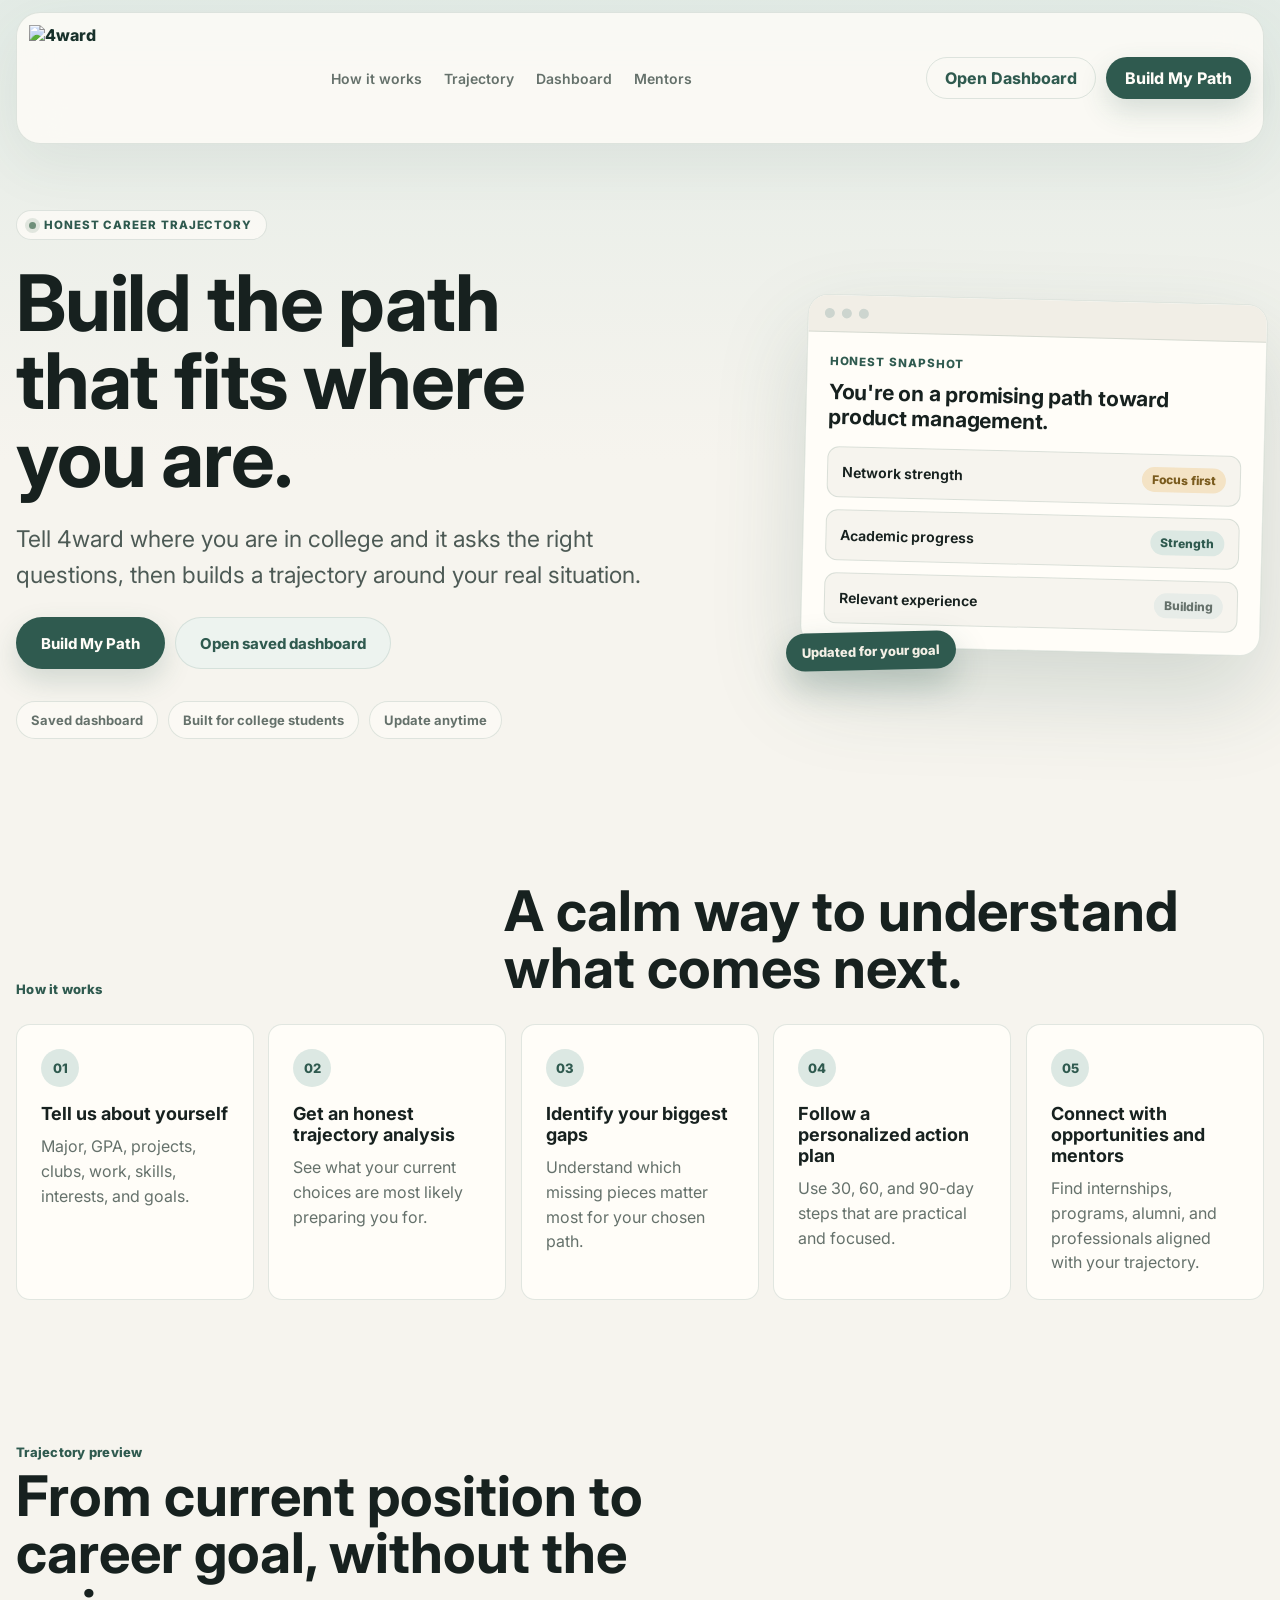
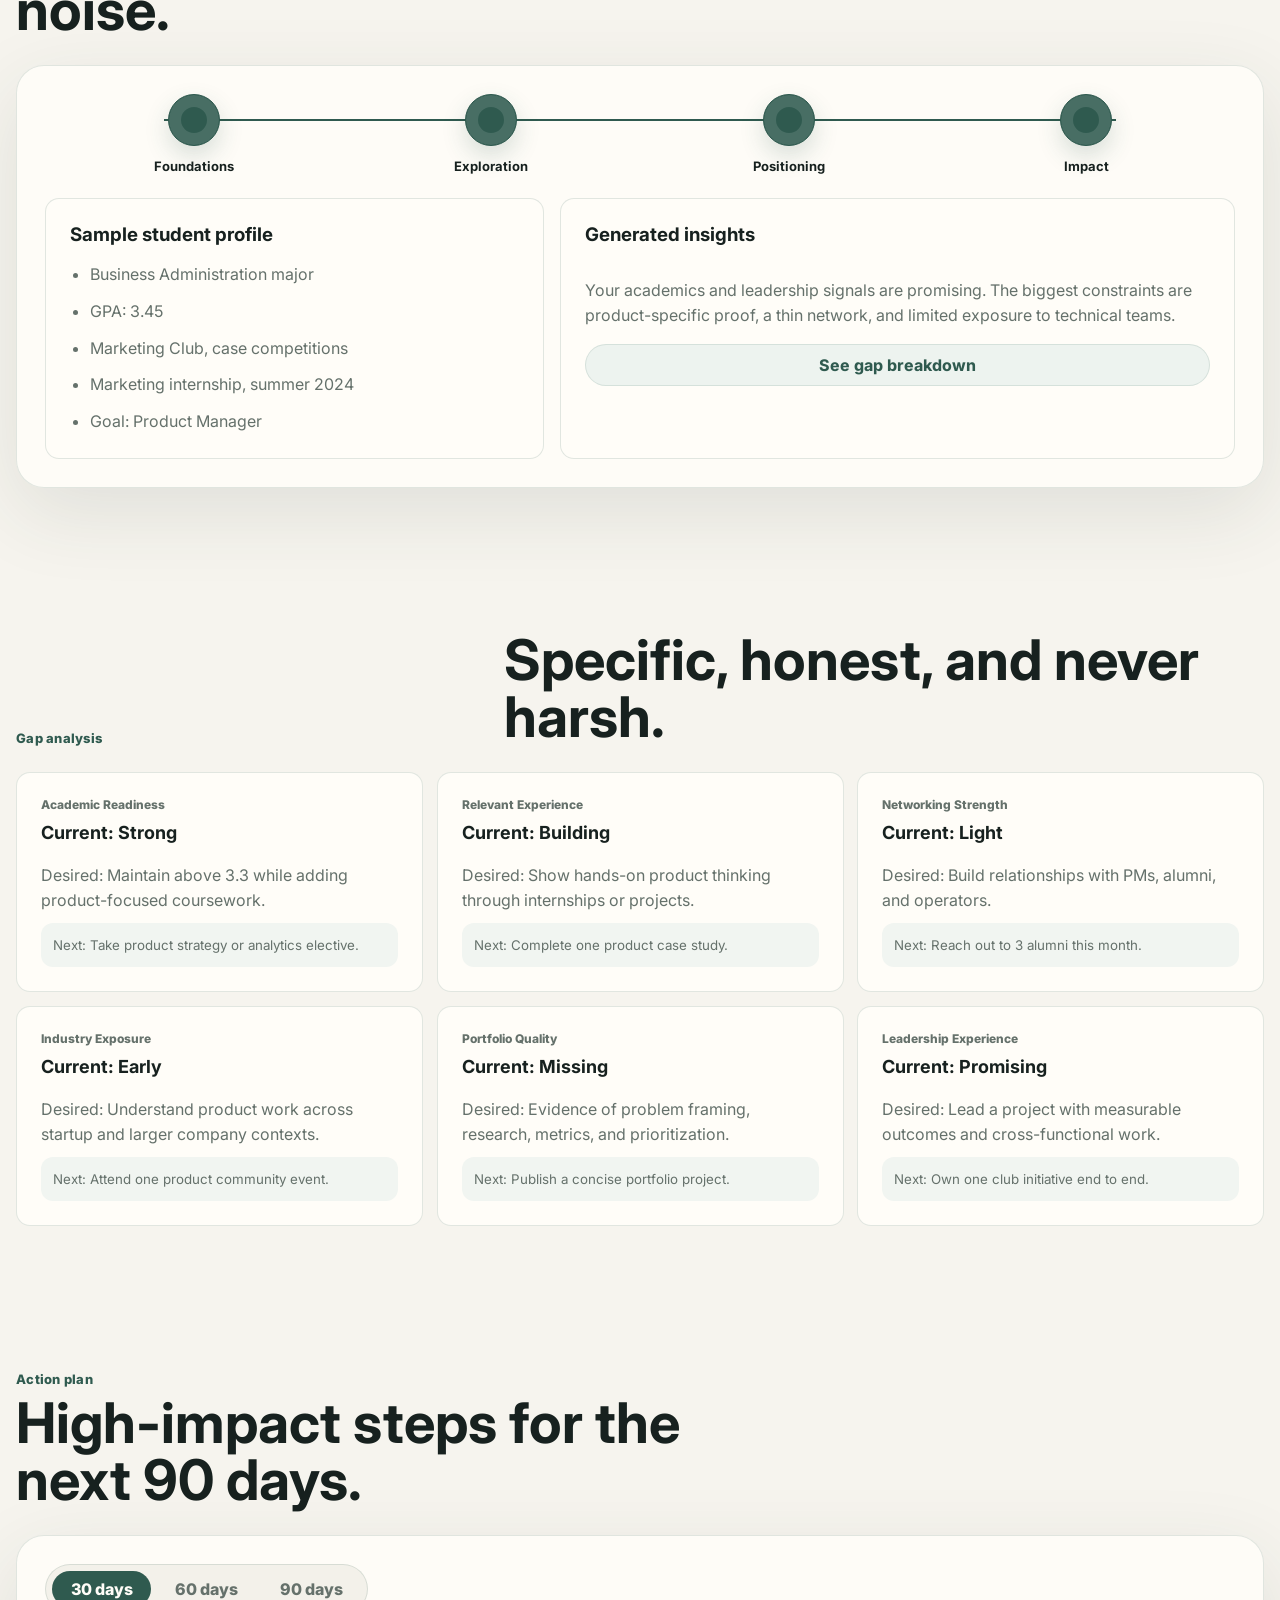
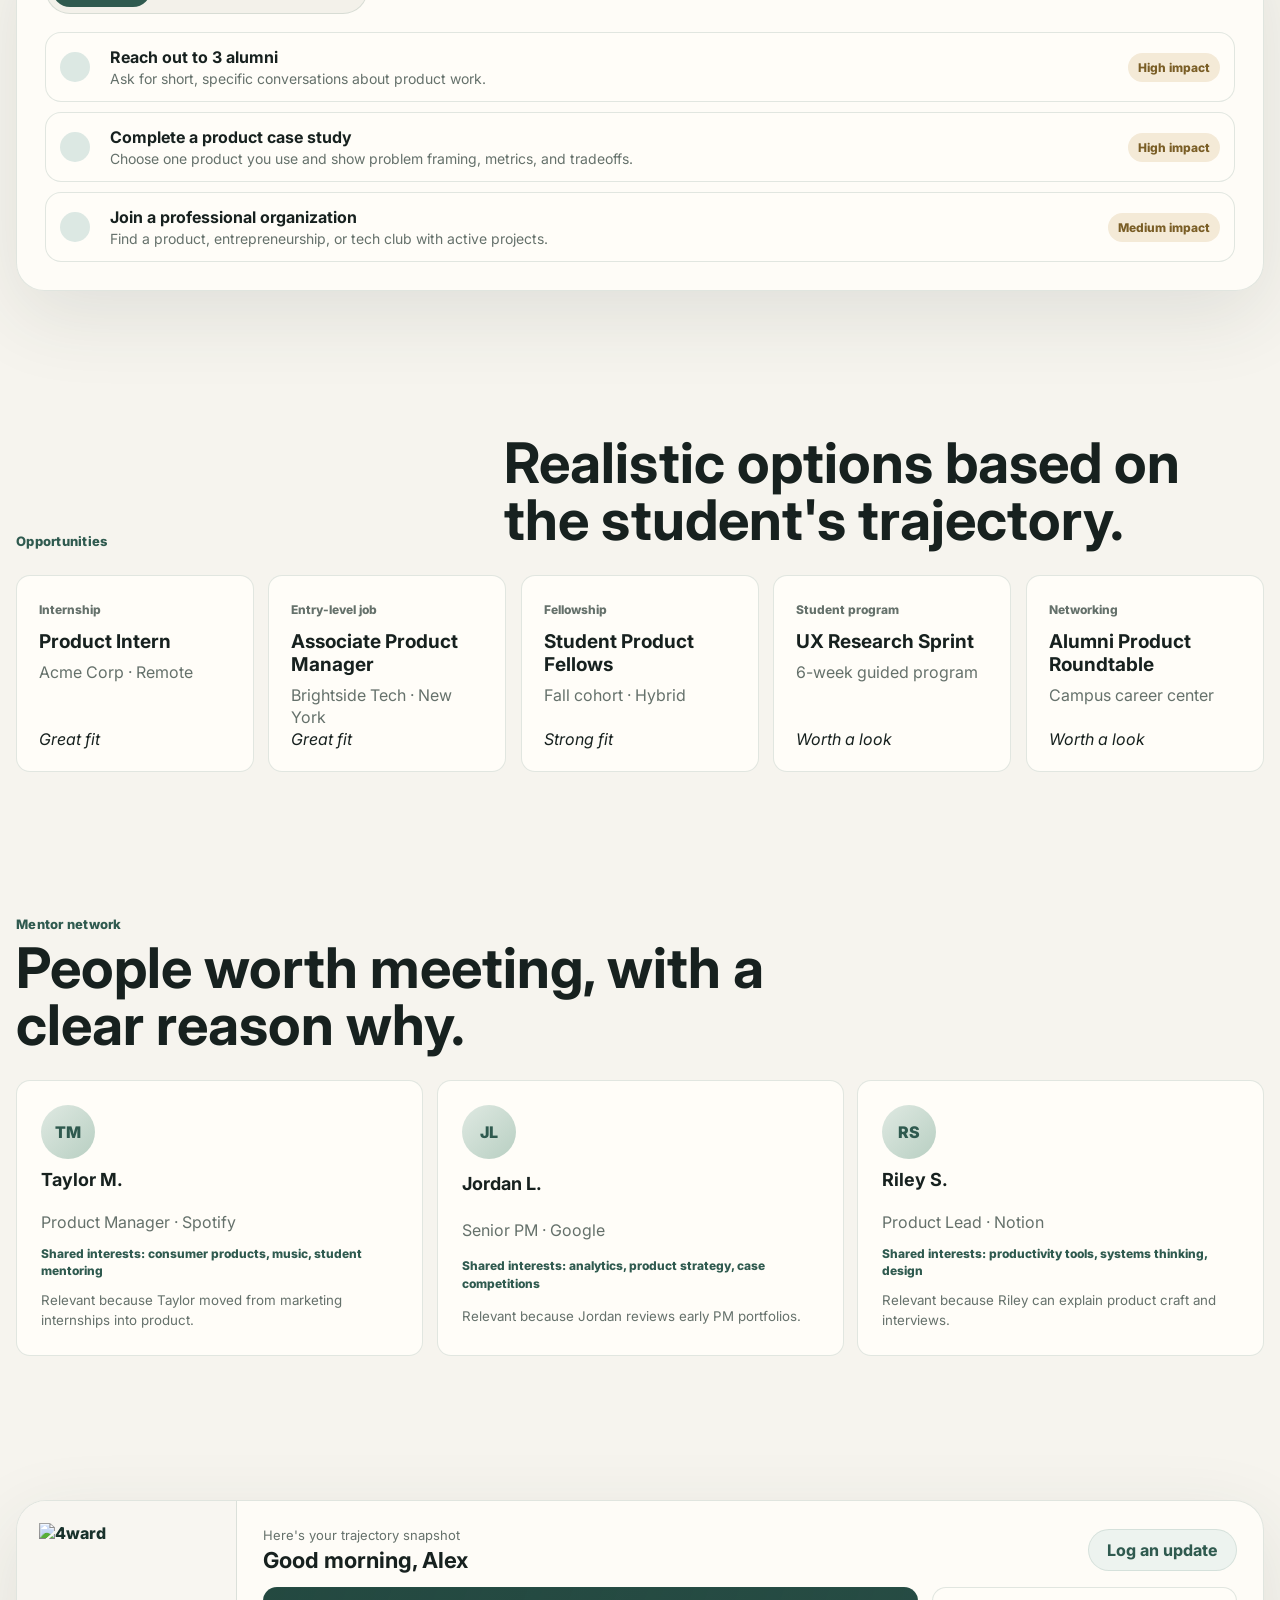
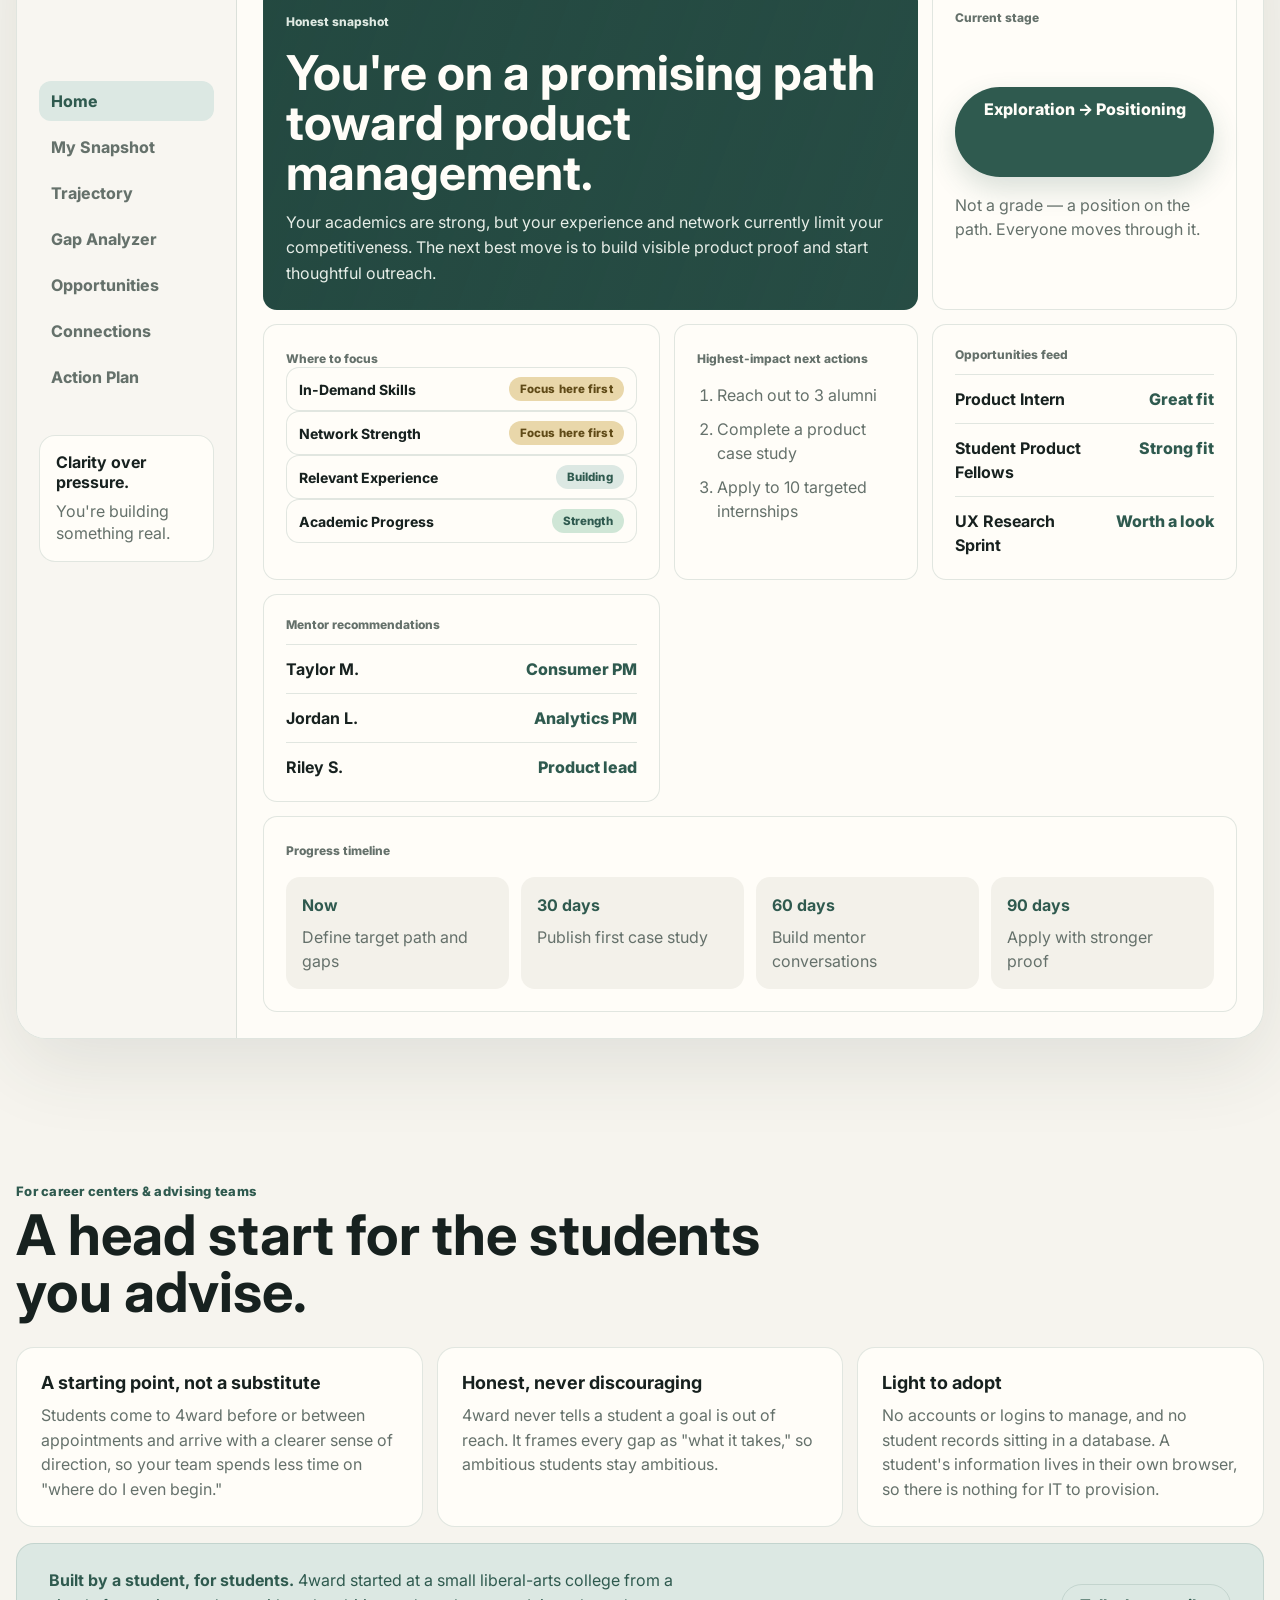
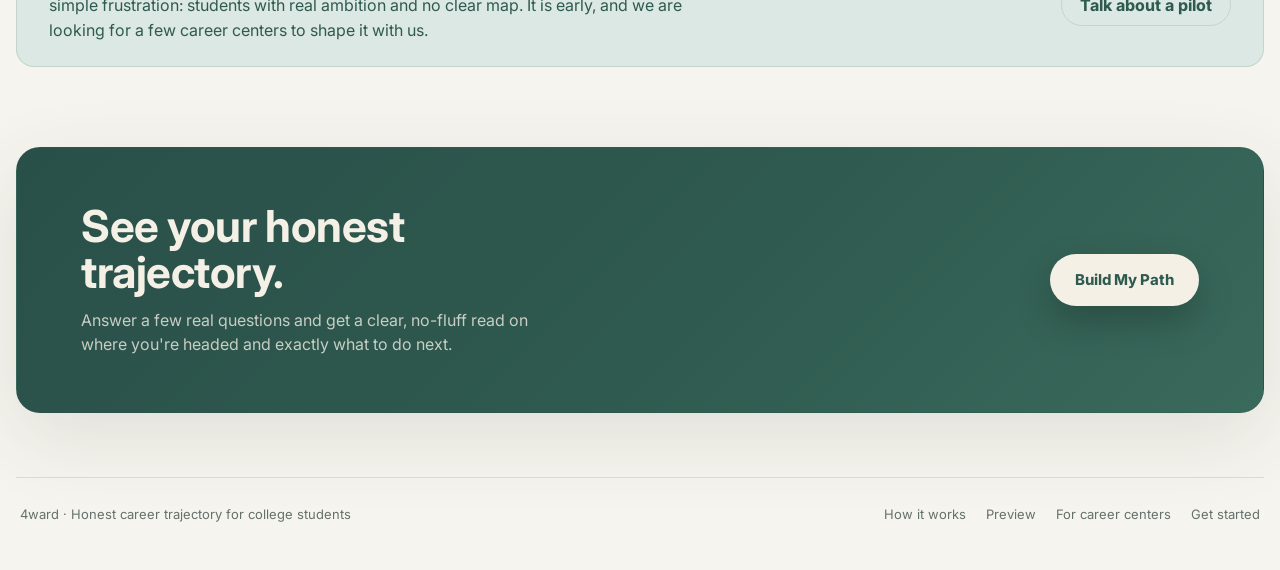
==== commit 61b74ca7: "Landing page polish + add "For career centers" section - Tighten hero headline size and step-card sp" ====
--- a/index.html
+++ b/index.html
@@ -7,7 +7,7 @@
     <link rel="preconnect" href="https://fonts.googleapis.com" />
     <link rel="preconnect" href="https://fonts.gstatic.com" crossorigin />
     <link href="https://fonts.googleapis.com/css2?family=Inter:wght@400;500;600;700;800&display=swap" rel="stylesheet" />
-    <link rel="stylesheet" href="./styles.css?v=32" />
+    <link rel="stylesheet" href="./styles.css?v=38" />
   </head>
   <body>
     <div class="site-shell">
@@ -17,14 +17,24 @@
         </a>
         <nav class="desktop-nav" aria-label="Primary navigation">
           <a href="#how">How it works</a>
-          <a href="#account">Start</a>
-          <a href="#dashboard">Preview</a>
+          <a href="#trajectory">Trajectory</a>
+          <a href="#dashboard">Dashboard</a>
           <a href="#mentors">Mentors</a>
         </nav>
         <div class="header-actions">
           <a class="ghost-button" href="./app.html">Open Dashboard</a>
           <a class="primary-button" href="./onboarding.html?fresh=1">Build My Path</a>
+          <button class="nav-toggle" id="navToggle" type="button" aria-label="Menu" aria-expanded="false" aria-controls="navPanel">
+            <span></span><span></span><span></span>
+          </button>
         </div>
+        <nav class="nav-panel" id="navPanel" aria-label="Primary navigation">
+          <a href="#how">How it works</a>
+          <a href="#trajectory">Trajectory</a>
+          <a href="#dashboard">Dashboard</a>
+          <a href="#mentors">Mentors</a>
+          <a class="nav-panel-cta" href="./app.html">Open Dashboard</a>
+        </nav>
       </header>
 
       <main id="top">
@@ -287,6 +297,31 @@
           </div>
         </section>
 
+        <section class="section-block educators-section" id="for-career-centers">
+          <div class="section-heading compact">
+            <p class="eyebrow">For career centers &amp; advising teams</p>
+            <h2>A head start for the students you advise.</h2>
+          </div>
+          <div class="educators-grid">
+            <article class="educator-card">
+              <h3>A starting point, not a substitute</h3>
+              <p>Students come to 4ward before or between appointments and arrive with a clearer sense of direction, so your team spends less time on "where do I even begin."</p>
+            </article>
+            <article class="educator-card">
+              <h3>Honest, never discouraging</h3>
+              <p>4ward never tells a student a goal is out of reach. It frames every gap as "what it takes," so ambitious students stay ambitious.</p>
+            </article>
+            <article class="educator-card">
+              <h3>Light to adopt</h3>
+              <p>No accounts or logins to manage, and no student records sitting in a database. A student's information lives in their own browser, so there is nothing for IT to provision.</p>
+            </article>
+          </div>
+          <div class="educators-note">
+            <p><strong>Built by a student, for students.</strong> 4ward started at a small liberal-arts college from a simple frustration: students with real ambition and no clear map. It is early, and we are looking for a few career centers to shape it with us.</p>
+            <a class="ghost-button" href="mailto:marleystewart@gmail.com?subject=4ward%20for%20career%20centers">Talk about a pilot</a>
+          </div>
+        </section>
+
         <section class="cta-section" id="start-cta">
           <div class="cta-band">
             <div>
@@ -300,12 +335,13 @@
             <nav aria-label="Footer">
               <a href="#how">How it works</a>
               <a href="#dashboard">Preview</a>
+              <a href="#for-career-centers">For career centers</a>
               <a href="./onboarding.html?fresh=1">Get started</a>
             </nav>
           </footer>
         </section>
       </main>
     </div>
-    <script src="./script.js?v=30"></script>
+    <script src="./script.js?v=32"></script>
   </body>
 </html>
--- a/styles.css
+++ b/styles.css
@@ -144,7 +144,7 @@
    than its visual mark. Constrain it so the header reads as a tidy nav bar,
    not a billboard, especially on phones. */
 .site-header .brand-logo {
-  height: 88px;
+  height: 106px;
 }
 
 .brand.mini .brand-logo,
@@ -595,6 +595,55 @@
   box-shadow: 0 16px 36px rgba(0, 0, 0, 0.22);
 }
 
+/* "For career centers" band: the one part of the landing page addressed to the
+   buyer (a director), not the student. Kept calm and honest — no fake logos or
+   testimonials — so it builds trust rather than overselling. */
+.educators-grid {
+  display: grid;
+  grid-template-columns: repeat(3, 1fr);
+  gap: 14px;
+}
+
+.educator-card {
+  padding: 24px;
+  border: 1px solid var(--line);
+  border-radius: 18px;
+  background: var(--paper);
+}
+
+.educator-card h3 {
+  margin-bottom: 10px;
+  font-size: 18px;
+}
+
+.educator-card p {
+  color: var(--muted);
+  line-height: 1.55;
+}
+
+.educators-note {
+  display: flex;
+  flex-wrap: wrap;
+  align-items: center;
+  justify-content: space-between;
+  gap: 20px;
+  margin-top: 16px;
+  padding: 24px clamp(20px, 3vw, 32px);
+  border: 1px solid var(--line);
+  border-radius: 18px;
+  background: var(--teal-soft);
+}
+
+.educators-note p {
+  max-width: 64ch;
+  color: var(--sage-deep);
+  line-height: 1.55;
+}
+
+.educators-note .ghost-button {
+  white-space: nowrap;
+}
+
 .site-footer {
   display: flex;
   flex-wrap: wrap;
@@ -644,8 +693,8 @@
 
 h1 {
   max-width: 720px;
-  font-size: clamp(40px, 7.4vw, 90px);
-  line-height: 0.98;
+  font-size: clamp(38px, 6.4vw, 78px);
+  line-height: 1.0;
   letter-spacing: -0.015em;
 }
 
@@ -930,7 +979,7 @@
   place-items: center;
   width: 38px;
   height: 38px;
-  margin-bottom: 26px;
+  margin-bottom: 16px;
   border-radius: 999px;
   background: var(--teal-soft);
   color: var(--sage-deep);
@@ -1478,7 +1527,7 @@
   }
 
   .site-header .brand-logo {
-    height: 60px;
+    height: 76px;
   }
 
   .desktop-nav {
@@ -1527,8 +1576,14 @@
   .opportunity-grid,
   .mentor-grid,
   .timeline,
-  .choice-grid {
+  .choice-grid,
+  .educators-grid {
     grid-template-columns: 1fr;
+  }
+
+  .educators-note {
+    flex-direction: column;
+    align-items: flex-start;
   }
 
   .dashboard-nav {
@@ -3878,3 +3933,121 @@
     section.collapsible > .section-heading::after { transition: none; }
   }
 }
+
+/* --- Hamburger menu + dropdown nav panel ---------------------------------- */
+/* Replaces the flat top nav with a three-line button that drops a clean,
+   compact panel of links. "Build My Path" stays visible as the main CTA. */
+.nav-toggle {
+  flex: 0 0 auto;
+  display: inline-flex;
+  flex-direction: column;
+  justify-content: center;
+  gap: 5px;
+  width: 46px;
+  height: 46px;
+  padding: 0 12px;
+  border: 1px solid var(--line);
+  border-radius: 13px;
+  background: rgba(255, 253, 248, 0.7);
+  transition: border-color 0.18s ease, background 0.18s ease;
+}
+
+.nav-toggle:hover {
+  border-color: rgba(47, 90, 79, 0.3);
+}
+
+.nav-toggle span {
+  display: block;
+  height: 2px;
+  border-radius: 2px;
+  background: var(--sage-deep);
+  transition: transform 0.3s ease, opacity 0.2s ease;
+}
+
+/* Lines morph into an X when open. */
+.nav-toggle[aria-expanded="true"] span:nth-child(1) { transform: translateY(7px) rotate(45deg); }
+.nav-toggle[aria-expanded="true"] span:nth-child(2) { opacity: 0; }
+.nav-toggle[aria-expanded="true"] span:nth-child(3) { transform: translateY(-7px) rotate(-45deg); }
+
+.nav-panel {
+  position: absolute;
+  top: calc(100% + 10px);
+  right: 0;
+  z-index: 30;
+  display: grid;
+  gap: 2px;
+  width: min(264px, calc(100vw - 36px));
+  padding: 10px;
+  border: 1px solid var(--line);
+  border-radius: 18px;
+  background: rgba(255, 253, 248, 0.97);
+  box-shadow: 0 26px 60px rgba(47, 90, 79, 0.16);
+  backdrop-filter: blur(22px);
+  transform-origin: top right;
+  transform: translateY(-8px) scale(0.97);
+  opacity: 0;
+  visibility: hidden;
+  pointer-events: none;
+  transition: opacity 0.22s ease, transform 0.22s ease, visibility 0s linear 0.22s;
+}
+
+.nav-panel.open {
+  opacity: 1;
+  visibility: visible;
+  pointer-events: auto;
+  transform: none;
+  transition: opacity 0.22s ease, transform 0.22s ease;
+}
+
+.nav-panel a {
+  padding: 9px 13px;
+  border-radius: 11px;
+  color: var(--ink);
+  font-size: 13px;
+  font-weight: 600;
+  letter-spacing: 0.01em;
+  transition: background 0.16s ease, color 0.16s ease;
+}
+
+.nav-panel a:hover {
+  background: var(--paper-soft);
+  color: var(--sage-deep);
+}
+
+.nav-panel-cta {
+  margin-top: 4px;
+  text-align: center;
+  background: var(--sage-deep);
+  color: #fffdf8 !important;
+  font-size: 13px;
+  font-weight: 750 !important;
+}
+
+.nav-panel-cta:hover {
+  background: #284d44;
+  color: #fffdf8 !important;
+}
+
+@media (prefers-reduced-motion: reduce) {
+  .nav-toggle span,
+  .nav-panel { transition: none; }
+}
+
+/* Keep the header CTA on one line next to the hamburger, and tighten the
+   header on phones so logo + CTA + menu button fit comfortably. */
+.site-header .primary-button { white-space: nowrap; }
+
+@media (max-width: 760px) {
+  .site-header { gap: 8px; }
+  .site-header .header-actions { gap: 8px; }
+  .site-header .primary-button { padding: 0 14px; font-size: 13px; }
+  .nav-toggle { width: 42px; height: 42px; }
+}
+
+/* Hamburger is phone-only: on desktop the flat nav shows and the menu button
+   and dropdown panel are hidden. (Mobile already hides .desktop-nav and the
+   .ghost-button.) */
+@media (min-width: 761px) {
+  .nav-toggle,
+  .nav-panel { display: none !important; }
+}
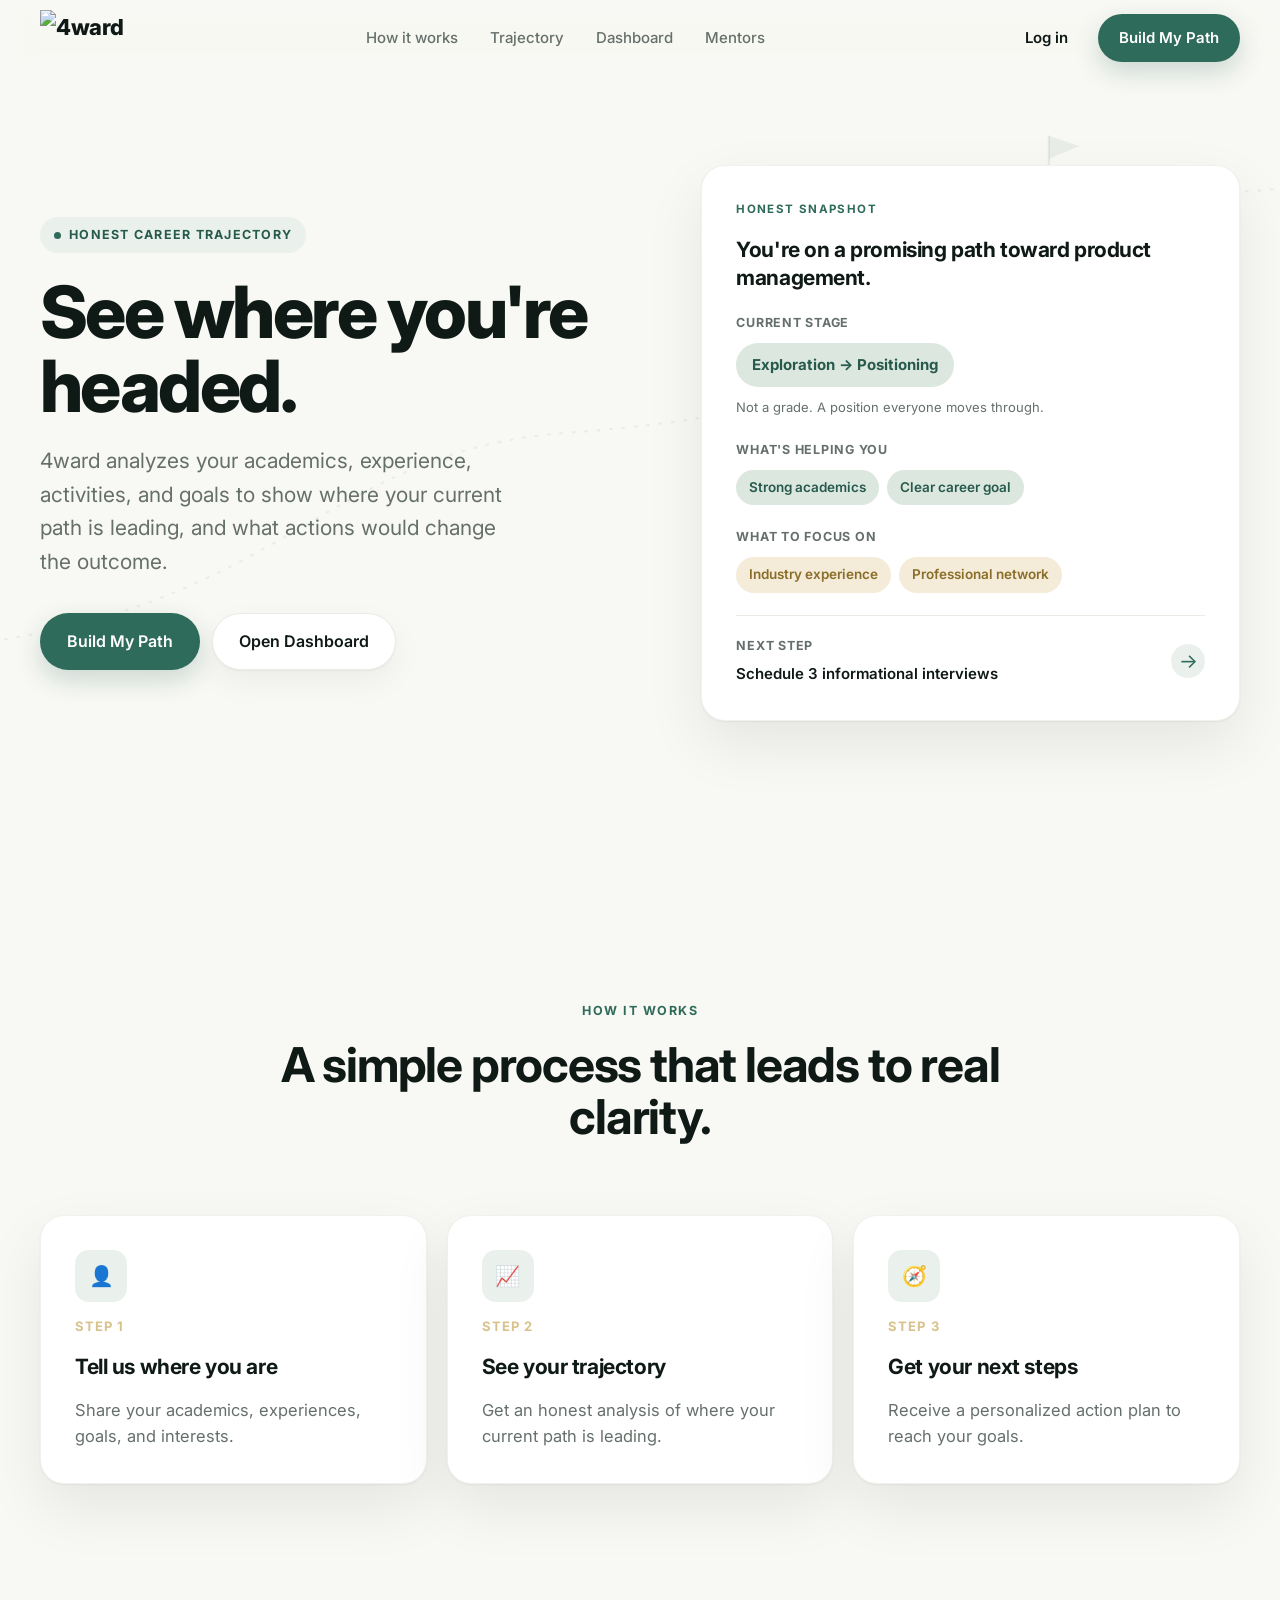
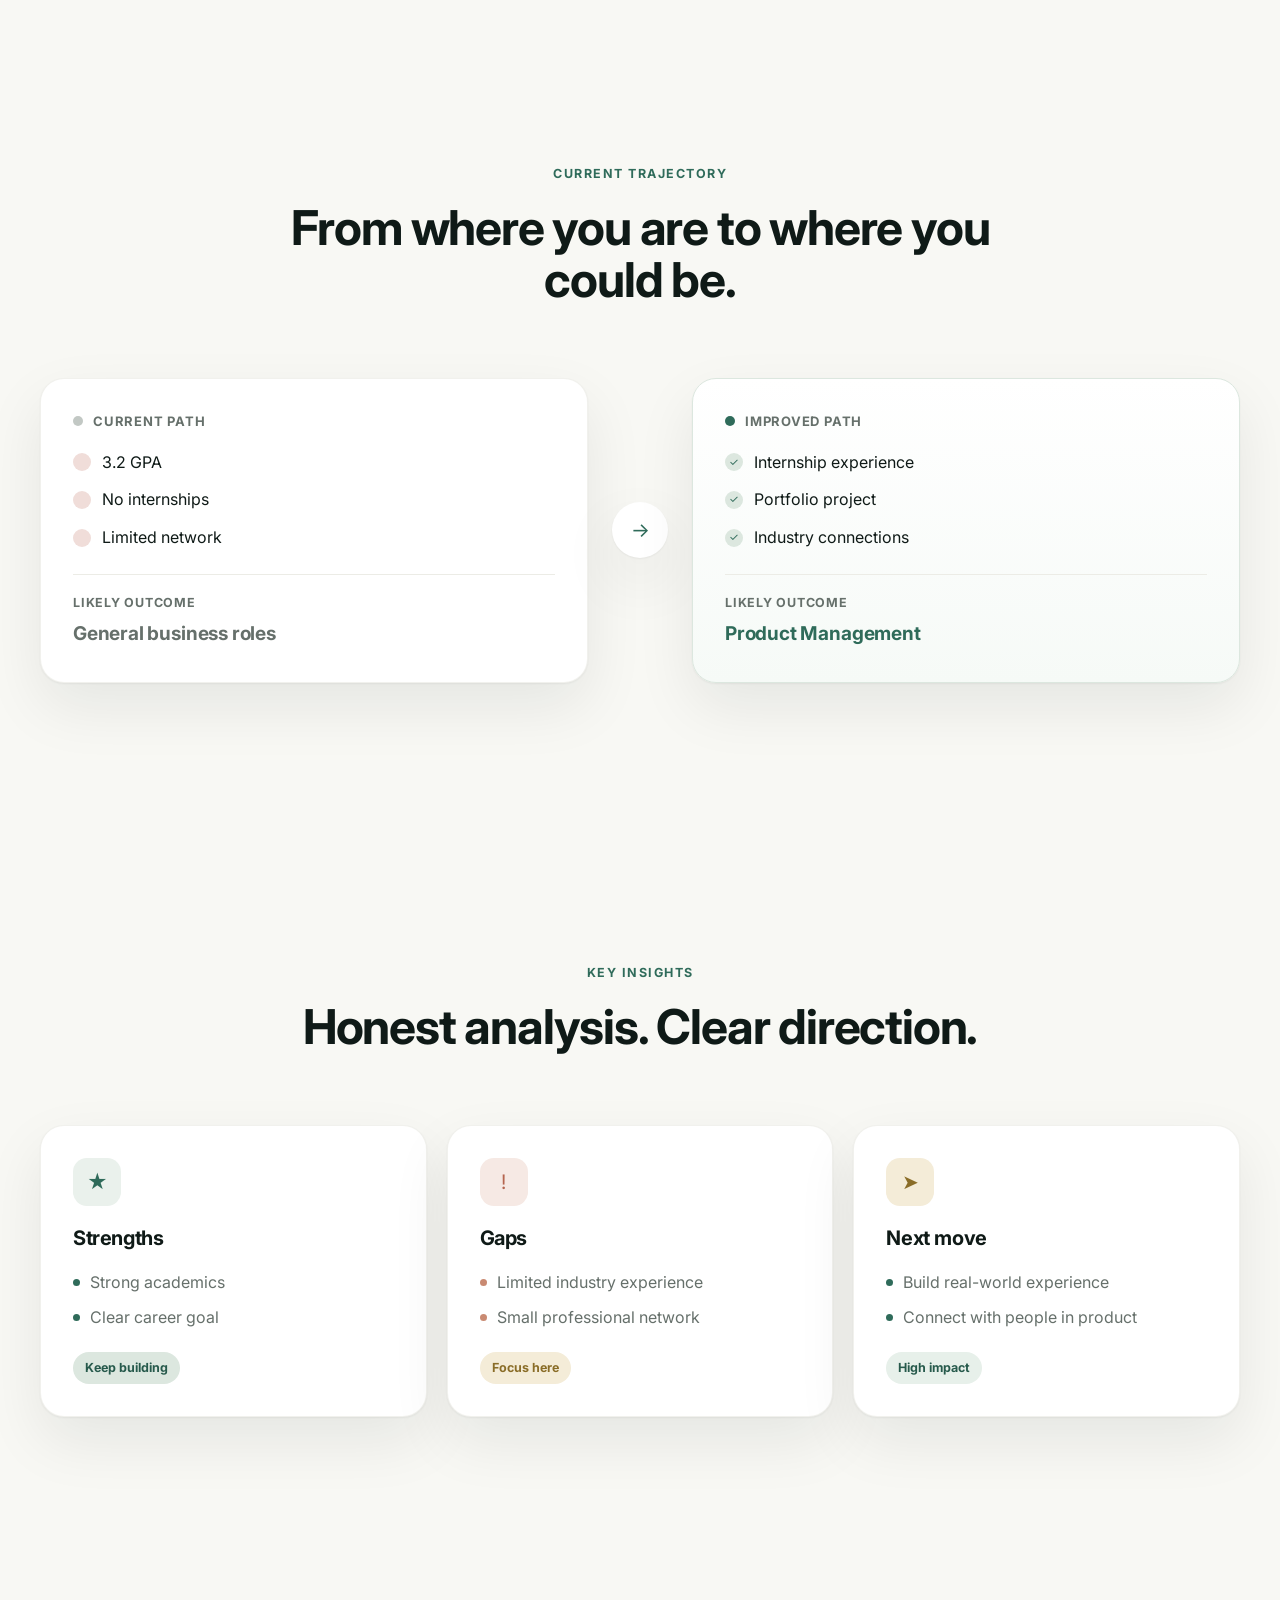
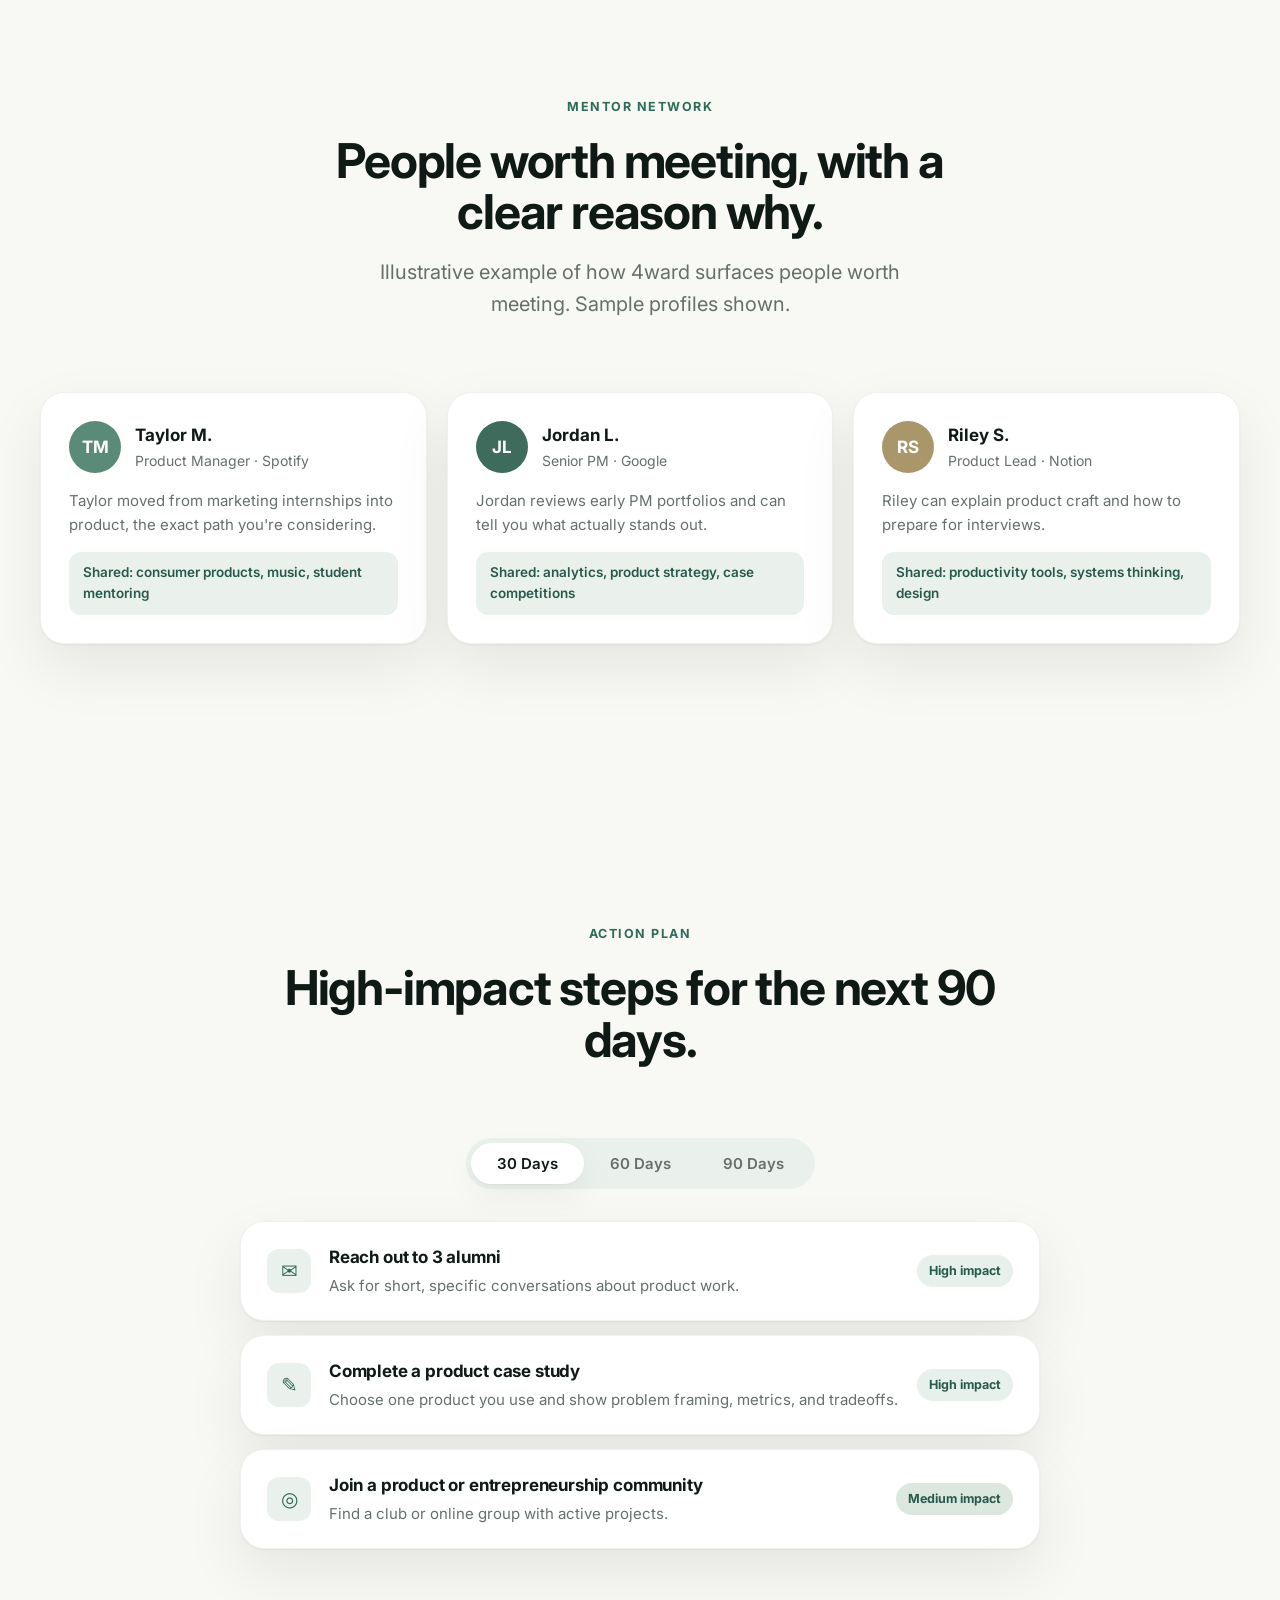
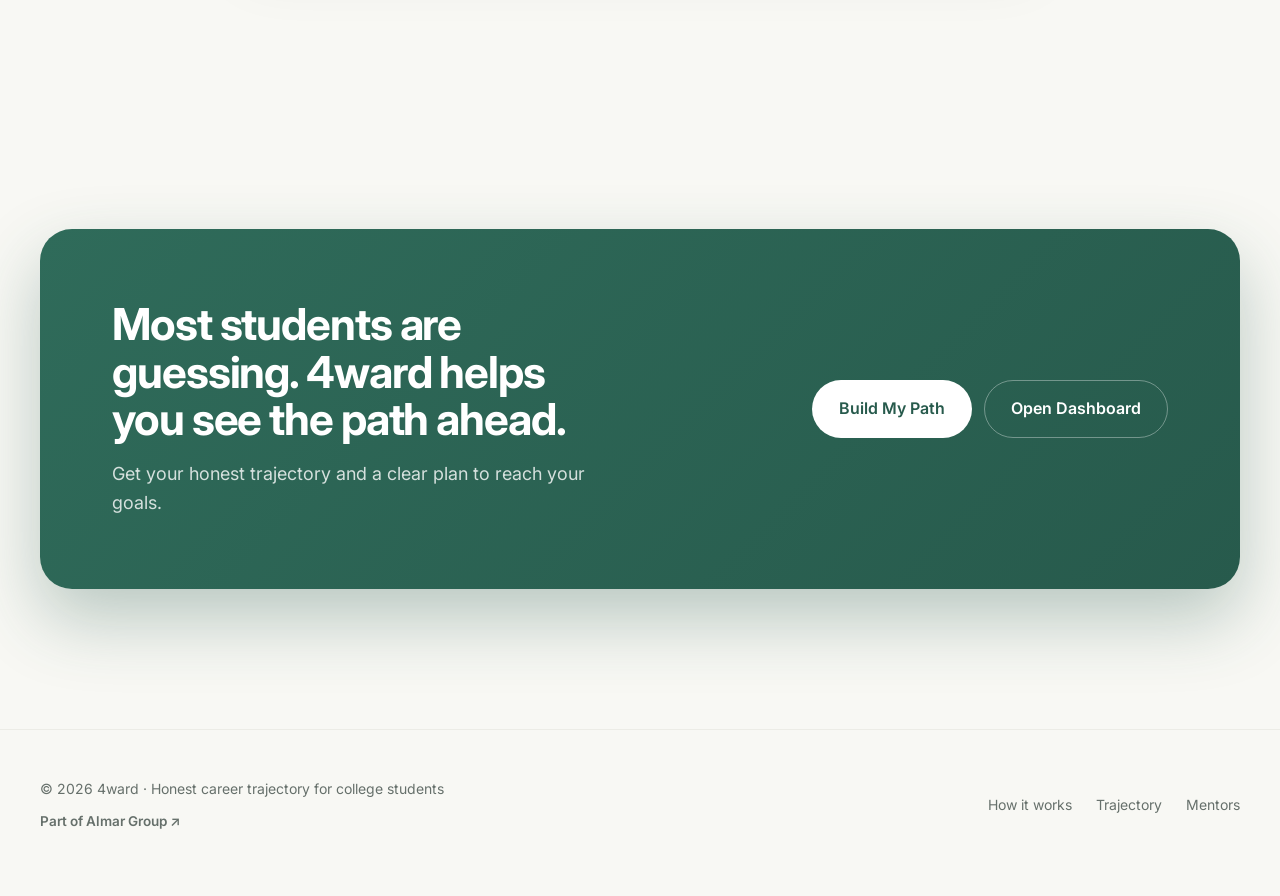
==== commit 90312f74: "Make new SaaS-style design the homepage (index.html) Replace the landing page with the spacious, mod" ====
--- a/index.html
+++ b/index.html
@@ -3,345 +3,642 @@
   <head>
     <meta charset="UTF-8" />
     <meta name="viewport" content="width=device-width, initial-scale=1.0" />
-    <title>4ward | Personal Trajectory Platform</title>
+    <title>4ward | See where you're headed.</title>
     <link rel="preconnect" href="https://fonts.googleapis.com" />
     <link rel="preconnect" href="https://fonts.gstatic.com" crossorigin />
     <link href="https://fonts.googleapis.com/css2?family=Inter:wght@400;500;600;700;800&display=swap" rel="stylesheet" />
-    <link rel="stylesheet" href="./styles.css?v=38" />
+    <style>
+      :root {
+        --bg: #f8f8f4;
+        --card: #ffffff;
+        --green: #2f6b5a;
+        --green-deep: #275a4c;
+        --sage: #dce7df;
+        --sage-soft: #eaf1ec;
+        --text: #0f1a17;
+        --muted: #66706b;
+        --accent: #d8c18b;
+        --accent-soft: #f4ecd8;
+        --line: #ecece6;
+        --radius-card: 24px;
+        --radius-sm: 16px;
+        --shadow-soft: 0 1px 2px rgba(15, 26, 23, 0.04), 0 12px 32px rgba(15, 26, 23, 0.05);
+        --shadow-card: 0 1px 2px rgba(15, 26, 23, 0.05), 0 24px 60px rgba(15, 26, 23, 0.08);
+        --max: 1280px;
+        --pad: clamp(20px, 4vw, 40px);
+      }
+
+      * { box-sizing: border-box; margin: 0; padding: 0; }
+
+      html { scroll-behavior: smooth; }
+
+      body {
+        font-family: "Inter", -apple-system, BlinkMacSystemFont, sans-serif;
+        background: var(--bg);
+        color: var(--text);
+        font-size: 20px;
+        line-height: 1.6;
+        -webkit-font-smoothing: antialiased;
+        text-rendering: optimizeLegibility;
+      }
+
+      .wrap {
+        width: 100%;
+        max-width: var(--max);
+        margin: 0 auto;
+        padding-left: var(--pad);
+        padding-right: var(--pad);
+      }
+
+      a { color: inherit; text-decoration: none; }
+
+      /* ---------- Buttons ---------- */
+      .btn {
+        display: inline-flex;
+        align-items: center;
+        justify-content: center;
+        gap: 8px;
+        border-radius: 9999px;
+        padding: 15px 26px;
+        font-size: 16px;
+        font-weight: 600;
+        border: 1px solid transparent;
+        cursor: pointer;
+        transition: transform 0.18s ease, box-shadow 0.18s ease, background 0.18s ease;
+        white-space: nowrap;
+      }
+      .btn-primary { background: var(--green); color: #fff; box-shadow: 0 10px 24px rgba(47, 107, 90, 0.22); }
+      .btn-primary:hover { background: var(--green-deep); transform: translateY(-1px); }
+      .btn-ghost { background: var(--card); color: var(--text); border-color: var(--line); box-shadow: var(--shadow-soft); }
+      .btn-ghost:hover { transform: translateY(-1px); border-color: #dcdcd4; }
+      .btn-on-green { background: #fff; color: var(--green-deep); }
+      .btn-on-green:hover { transform: translateY(-1px); }
+      .btn-outline-green { background: transparent; color: #fff; border-color: rgba(255,255,255,0.35); }
+      .btn-outline-green:hover { background: rgba(255,255,255,0.08); }
+
+      /* ---------- Eyebrow / badges ---------- */
+      .eyebrow {
+        display: inline-flex;
+        align-items: center;
+        gap: 8px;
+        font-size: 12.5px;
+        font-weight: 700;
+        letter-spacing: 0.12em;
+        text-transform: uppercase;
+        color: var(--green);
+      }
+      .eyebrow.center { justify-content: center; }
+      .badge-pill {
+        display: inline-flex;
+        align-items: center;
+        gap: 8px;
+        padding: 8px 14px;
+        border-radius: 9999px;
+        background: var(--sage-soft);
+        color: var(--green-deep);
+        font-size: 12.5px;
+        font-weight: 700;
+        letter-spacing: 0.1em;
+        text-transform: uppercase;
+      }
+      .dot { width: 7px; height: 7px; border-radius: 50%; background: var(--green); }
+
+      /* ---------- Header ---------- */
+      header {
+        position: sticky;
+        top: 0;
+        z-index: 50;
+        background: rgba(248, 248, 244, 0.8);
+        backdrop-filter: saturate(180%) blur(14px);
+        border-bottom: 1px solid transparent;
+        transition: border-color 0.2s ease;
+      }
+      header.scrolled { border-bottom-color: var(--line); }
+      .nav {
+        display: flex;
+        align-items: center;
+        justify-content: space-between;
+        height: 76px;
+      }
+      .brand { display: flex; align-items: center; gap: 10px; font-weight: 800; font-size: 22px; letter-spacing: -0.02em; }
+      .brand-logo { height: 56px; width: auto; display: block; }
+      .nav-links { display: flex; align-items: center; gap: 32px; }
+      .nav-links a { font-size: 15px; font-weight: 500; color: var(--muted); transition: color 0.15s ease; }
+      .nav-links a:hover { color: var(--text); }
+      .nav-actions { display: flex; align-items: center; gap: 12px; }
+      .nav-actions .btn { padding: 11px 20px; font-size: 15px; }
+      .nav-login { font-size: 15px; font-weight: 600; color: var(--text); padding: 11px 18px; }
+      .menu-toggle { display: none; background: none; border: none; cursor: pointer; padding: 8px; }
+      .menu-toggle span { display: block; width: 22px; height: 2px; background: var(--text); border-radius: 2px; margin: 4px 0; }
+
+      /* ---------- Section rhythm ---------- */
+      section { padding: clamp(72px, 11vw, 140px) 0; }
+      .section-head { text-align: center; max-width: 720px; margin: 0 auto clamp(40px, 6vw, 72px); display: grid; gap: 18px; justify-items: center; }
+      h2 { font-size: clamp(30px, 5vw, 48px); line-height: 1.08; letter-spacing: -0.025em; font-weight: 700; }
+      .section-sub { font-size: clamp(17px, 2vw, 20px); color: var(--muted); max-width: 560px; }
+
+      .card {
+        background: var(--card);
+        border-radius: var(--radius-card);
+        box-shadow: var(--shadow-card);
+        border: 1px solid rgba(236, 236, 230, 0.7);
+      }
+
+      /* ---------- Hero ---------- */
+      .hero { position: relative; overflow: hidden; padding-top: clamp(48px, 7vw, 88px); }
+      .hero-path { position: absolute; inset: 0; pointer-events: none; z-index: 0; opacity: 0.5; }
+      .hero-grid {
+        position: relative; z-index: 1;
+        display: grid;
+        grid-template-columns: minmax(0, 1.02fr) minmax(0, 0.92fr);
+        gap: clamp(36px, 5vw, 64px);
+        align-items: center;
+      }
+      .hero h1 {
+        font-size: clamp(40px, 6.2vw, 72px);
+        line-height: 1.02;
+        letter-spacing: -0.035em;
+        font-weight: 800;
+        margin: 22px 0 0;
+      }
+      .hero-sub { font-size: clamp(18px, 2.1vw, 21px); color: var(--muted); margin-top: 22px; max-width: 480px; }
+      .hero-cta { display: flex; flex-wrap: wrap; gap: 12px; margin-top: 34px; }
+      .hero-proof { display: flex; align-items: center; gap: 14px; margin-top: 30px; }
+      .avatars { display: flex; }
+      .avatars span {
+        width: 38px; height: 38px; border-radius: 50%;
+        border: 2.5px solid var(--bg);
+        margin-left: -10px;
+        display: grid; place-items: center;
+        font-size: 13px; font-weight: 700; color: #fff;
+      }
+      .avatars span:first-child { margin-left: 0; }
+      .av1 { background: #5a8a78; } .av2 { background: #3f6b5c; } .av3 { background: #a9966a; } .av4 { background: #7d9b8c; }
+      .hero-proof p { font-size: 14.5px; color: var(--muted); line-height: 1.4; }
+
+      /* Honest snapshot card */
+      .snapshot { padding: clamp(26px, 3vw, 34px); }
+      .snapshot-head { display: flex; align-items: center; justify-content: space-between; }
+      .snapshot-head .eyebrow { font-size: 11.5px; }
+      .snapshot-title { font-size: 21px; font-weight: 700; letter-spacing: -0.02em; line-height: 1.3; margin: 18px 0 22px; }
+      .meter-row { display: flex; align-items: center; justify-content: space-between; margin-bottom: 8px; }
+      .meter-row span { font-size: 14px; color: var(--muted); font-weight: 500; }
+      .meter-row strong { font-size: 22px; font-weight: 800; color: var(--green); }
+      .meter { height: 8px; border-radius: 9999px; background: var(--sage-soft); overflow: hidden; }
+      .meter i { display: block; height: 100%; width: 68%; border-radius: 9999px; background: linear-gradient(90deg, var(--green), #4f8a76); }
+      .snap-stage > p { font-size: 12.5px; font-weight: 700; letter-spacing: 0.06em; text-transform: uppercase; color: var(--muted); margin-bottom: 10px; }
+      .stage-chip { display: inline-flex; align-items: center; padding: 10px 16px; border-radius: 9999px; background: var(--sage); color: var(--green-deep); font-weight: 700; font-size: 15px; }
+      .snap-stage > span { display: block; margin-top: 10px; font-size: 13px; color: var(--muted); }
+      .snap-block { margin-top: 22px; }
+      .snap-block > p { font-size: 12.5px; font-weight: 700; letter-spacing: 0.06em; text-transform: uppercase; color: var(--muted); margin-bottom: 10px; }
+      .chips { display: flex; flex-wrap: wrap; gap: 8px; }
+      .chip { padding: 7px 13px; border-radius: 9999px; font-size: 13.5px; font-weight: 600; background: var(--sage); color: var(--green-deep); }
+      .chip.focus { background: var(--accent-soft); color: #8a6d28; }
+      .snap-next { margin-top: 22px; padding-top: 20px; border-top: 1px solid var(--line); display: flex; align-items: center; justify-content: space-between; gap: 12px; }
+      .snap-next div p:first-child { font-size: 12.5px; font-weight: 700; letter-spacing: 0.06em; text-transform: uppercase; color: var(--muted); margin-bottom: 6px; }
+      .snap-next div p:last-child { font-size: 15px; font-weight: 600; }
+      .snap-arrow { width: 34px; height: 34px; border-radius: 50%; background: var(--sage-soft); display: grid; place-items: center; color: var(--green); flex: none; }
+
+      /* ---------- How it works ---------- */
+      .grid-3 { display: grid; grid-template-columns: repeat(3, 1fr); gap: 20px; }
+      .step-card { padding: 34px; display: grid; gap: 14px; }
+      .step-icon { width: 52px; height: 52px; border-radius: 14px; background: var(--sage-soft); display: grid; place-items: center; color: var(--green); }
+      .step-num { font-size: 13px; font-weight: 700; color: var(--accent); letter-spacing: 0.08em; }
+      .step-card h3 { font-size: 21px; font-weight: 700; letter-spacing: -0.02em; }
+      .step-card p { font-size: 16.5px; color: var(--muted); line-height: 1.55; }
+
+      /* ---------- Trajectory compare ---------- */
+      .compare { display: grid; grid-template-columns: 1fr auto 1fr; gap: 24px; align-items: center; }
+      .path-card { padding: 32px; display: grid; gap: 18px; }
+      .path-card.current { background: var(--card); }
+      .path-card.improved { background: linear-gradient(180deg, #ffffff, #f6faf7); border-color: var(--sage); }
+      .path-label { display: flex; align-items: center; gap: 10px; }
+      .path-label span { font-size: 13px; font-weight: 700; text-transform: uppercase; letter-spacing: 0.06em; color: var(--muted); }
+      .path-label .marker { width: 10px; height: 10px; border-radius: 50%; }
+      .marker.gray { background: #c2c8c4; } .marker.green { background: var(--green); }
+      .path-list { display: grid; gap: 12px; }
+      .path-list li { list-style: none; display: flex; align-items: center; gap: 11px; font-size: 16px; color: var(--text); }
+      .path-list li i { width: 18px; height: 18px; border-radius: 50%; flex: none; display: grid; place-items: center; font-style: normal; font-size: 11px; }
+      .path-list li.neg i { background: #f0ddd9; color: #b5654f; }
+      .path-list li.pos i { background: var(--sage); color: var(--green); }
+      .path-outcome { margin-top: 6px; padding-top: 18px; border-top: 1px solid var(--line); }
+      .path-outcome p:first-child { font-size: 12.5px; font-weight: 700; letter-spacing: 0.06em; text-transform: uppercase; color: var(--muted); margin-bottom: 6px; }
+      .path-outcome p:last-child { font-size: 19px; font-weight: 700; letter-spacing: -0.01em; }
+      .path-outcome.muted p:last-child { color: var(--muted); }
+      .path-outcome.win p:last-child { color: var(--green); }
+      .compare-arrow { width: 56px; height: 56px; border-radius: 50%; background: var(--card); box-shadow: var(--shadow-card); display: grid; place-items: center; color: var(--green); flex: none; }
+
+      /* ---------- Honest analysis ---------- */
+      .insight-card { padding: 32px; display: grid; gap: 16px; }
+      .insight-icon { width: 48px; height: 48px; border-radius: 14px; display: grid; place-items: center; }
+      .insight-icon.s { background: var(--sage-soft); color: var(--green); }
+      .insight-icon.g { background: #f6e9e4; color: #b5654f; }
+      .insight-icon.n { background: var(--accent-soft); color: #8a6d28; }
+      .insight-card h3 { font-size: 20px; font-weight: 700; letter-spacing: -0.02em; }
+      .insight-list { display: grid; gap: 11px; }
+      .insight-list li { list-style: none; display: flex; align-items: flex-start; gap: 10px; font-size: 16px; color: var(--muted); line-height: 1.5; }
+      .insight-list li b { width: 7px; height: 7px; border-radius: 50%; background: var(--green); margin-top: 9px; flex: none; }
+      .insight-list li.gap b { background: #c98a72; }
+      .insight-foot { margin-top: 4px; }
+      .impact-tag { display: inline-flex; padding: 6px 12px; border-radius: 9999px; font-size: 12.5px; font-weight: 700; }
+      .impact-tag.keep { background: var(--sage); color: var(--green-deep); }
+      .impact-tag.focus { background: var(--accent-soft); color: #8a6d28; }
+      .impact-tag.high { background: #e7f0ea; color: var(--green-deep); }
+
+      /* ---------- Mentors ---------- */
+      .mentor-card { padding: 28px; display: grid; gap: 16px; }
+      .mentor-top { display: flex; align-items: center; gap: 14px; }
+      .mentor-av { width: 52px; height: 52px; border-radius: 50%; display: grid; place-items: center; color: #fff; font-weight: 700; font-size: 17px; flex: none; }
+      .mentor-top h3 { font-size: 17px; font-weight: 700; }
+      .mentor-top p { font-size: 14px; color: var(--muted); }
+      .mentor-card .why { font-size: 15px; color: var(--muted); line-height: 1.55; }
+      .mentor-card .shared { font-size: 13.5px; color: var(--green-deep); font-weight: 600; background: var(--sage-soft); padding: 10px 14px; border-radius: 12px; }
+
+      /* ---------- Action plan ---------- */
+      .plan-wrap { max-width: 880px; margin: 0 auto; }
+      .segmented { display: inline-flex; padding: 5px; background: var(--sage-soft); border-radius: 9999px; margin: 0 auto 32px; }
+      .seg-btn { border: none; background: transparent; padding: 11px 26px; border-radius: 9999px; font-size: 15px; font-weight: 600; color: var(--muted); cursor: pointer; transition: all 0.18s ease; font-family: inherit; }
+      .seg-btn.active { background: var(--card); color: var(--text); box-shadow: var(--shadow-soft); }
+      .seg-center { text-align: center; }
+      .task-list { display: grid; gap: 14px; }
+      .task { padding: 22px 26px; display: flex; align-items: center; gap: 18px; }
+      .task-ico { width: 44px; height: 44px; border-radius: 12px; background: var(--sage-soft); display: grid; place-items: center; color: var(--green); flex: none; }
+      .task-body { flex: 1; }
+      .task-body h4 { font-size: 17px; font-weight: 700; letter-spacing: -0.01em; }
+      .task-body p { font-size: 15px; color: var(--muted); margin-top: 3px; }
+
+      /* ---------- Final CTA ---------- */
+      .cta-band {
+        background: linear-gradient(135deg, #2f6b5a, #275a4c);
+        border-radius: 32px;
+        padding: clamp(40px, 6vw, 72px);
+        display: grid;
+        grid-template-columns: 1fr auto;
+        align-items: center;
+        gap: 36px;
+        color: #fff;
+        box-shadow: 0 30px 70px rgba(39, 90, 76, 0.3);
+      }
+      .cta-band h2 { color: #fff; font-size: clamp(28px, 4vw, 44px); max-width: 16ch; }
+      .cta-band p { color: rgba(255,255,255,0.8); font-size: 18px; margin-top: 16px; max-width: 44ch; }
+      .cta-actions { display: flex; gap: 12px; flex-wrap: wrap; }
+
+      footer { padding: 48px 0 64px; border-top: 1px solid var(--line); }
+      .foot { display: flex; align-items: center; justify-content: space-between; flex-wrap: wrap; gap: 18px; }
+      .foot-left { display: flex; flex-direction: column; gap: 10px; }
+      .foot p { font-size: 14px; color: var(--muted); }
+      .almar-credit { display: inline-flex; align-items: center; gap: 9px; width: fit-content; font-size: 13.5px; font-weight: 600; color: var(--muted); transition: color 0.15s ease; }
+      .almar-credit:hover { color: var(--green); }
+      .almar-credit img { height: 22px; width: auto; display: block; }
+      .foot nav { display: flex; gap: 24px; }
+      .foot nav a { font-size: 14px; color: var(--muted); }
+      .foot nav a:hover { color: var(--text); }
+
+      /* ---------- Reveal animation ---------- */
+      .reveal { opacity: 0; transform: translateY(24px); transition: opacity 0.7s cubic-bezier(0.22, 0.61, 0.36, 1), transform 0.7s cubic-bezier(0.22, 0.61, 0.36, 1); }
+      .reveal.in { opacity: 1; transform: none; }
+      @media (prefers-reduced-motion: reduce) { .reveal { opacity: 1; transform: none; transition: none; } }
+
+      /* ---------- Responsive ---------- */
+      @media (max-width: 980px) {
+        .hero-grid { grid-template-columns: 1fr; }
+        .hero-visual { max-width: 480px; }
+        .grid-3 { grid-template-columns: 1fr; max-width: 480px; margin: 0 auto; }
+        .compare { grid-template-columns: 1fr; }
+        .compare-arrow { transform: rotate(90deg); margin: -4px auto; }
+        .nav-links { display: none; }
+        .cta-band { grid-template-columns: 1fr; }
+      }
+      @media (max-width: 560px) {
+        body { font-size: 18px; }
+        .nav-login, .nav-actions .btn-ghost { display: none; }
+        .menu-toggle { display: block; }
+        .hero-cta .btn, .cta-actions .btn { flex: 1; }
+        .segmented { display: flex; width: 100%; }
+        .seg-btn { flex: 1; padding: 11px 10px; }
+        .task { flex-direction: row; align-items: flex-start; padding: 20px; }
+      }
+    </style>
   </head>
   <body>
-    <div class="site-shell">
-      <header class="site-header">
-        <a class="brand" href="#top" aria-label="4ward home">
-          <img class="brand-logo" src="./assets/logo.png" alt="4ward" />
-        </a>
-        <nav class="desktop-nav" aria-label="Primary navigation">
+    <header id="hdr">
+      <div class="wrap nav">
+        <a class="brand" href="#top" aria-label="4ward home"><img class="brand-logo" src="./assets/logo.png" alt="4ward" /></a>
+        <nav class="nav-links">
           <a href="#how">How it works</a>
           <a href="#trajectory">Trajectory</a>
-          <a href="#dashboard">Dashboard</a>
+          <a href="#analysis">Dashboard</a>
           <a href="#mentors">Mentors</a>
         </nav>
-        <div class="header-actions">
-          <a class="ghost-button" href="./app.html">Open Dashboard</a>
-          <a class="primary-button" href="./onboarding.html?fresh=1">Build My Path</a>
-          <button class="nav-toggle" id="navToggle" type="button" aria-label="Menu" aria-expanded="false" aria-controls="navPanel">
-            <span></span><span></span><span></span>
-          </button>
-        </div>
-        <nav class="nav-panel" id="navPanel" aria-label="Primary navigation">
+        <div class="nav-actions">
+          <a class="nav-login" href="./app.html">Log in</a>
+          <a class="btn btn-primary" href="./onboarding.html?fresh=1">Build My Path</a>
+          <button class="menu-toggle" aria-label="Menu"><span></span><span></span><span></span></button>
+        </div>
+      </div>
+    </header>
+
+    <main id="top">
+      <!-- HERO -->
+      <section class="hero" id="hero">
+        <svg class="hero-path" viewBox="0 0 1440 700" fill="none" preserveAspectRatio="xMidYMid slice" aria-hidden="true">
+          <path d="M-50 640 C 320 600, 360 420, 640 400 S 1040 320, 1180 200 S 1360 150, 1460 120" stroke="#2f6b5a" stroke-opacity="0.14" stroke-width="2.5" stroke-dasharray="2 12" stroke-linecap="round"/>
+          <path d="M1180 120 l 0 -54" stroke="#2f6b5a" stroke-opacity="0.18" stroke-width="2.5"/>
+          <path d="M1180 66 l 34 12 l -34 14 z" fill="#2f6b5a" fill-opacity="0.16"/>
+          <circle cx="1180" cy="200" r="6" fill="#2f6b5a" fill-opacity="0.18"/>
+        </svg>
+        <div class="wrap hero-grid">
+          <div class="hero-copy reveal">
+            <span class="badge-pill"><i class="dot"></i> Honest career trajectory</span>
+            <h1>See where you're headed.</h1>
+            <p class="hero-sub">4ward analyzes your academics, experience, activities, and goals to show where your current path is leading, and what actions would change the outcome.</p>
+            <div class="hero-cta">
+              <a class="btn btn-primary" href="./onboarding.html?fresh=1">Build My Path</a>
+              <a class="btn btn-ghost" href="./app.html">Open Dashboard</a>
+            </div>
+          </div>
+
+          <div class="hero-visual reveal">
+            <div class="card snapshot">
+              <div class="snapshot-head">
+                <span class="eyebrow">Honest snapshot</span>
+              </div>
+              <p class="snapshot-title">You're on a promising path toward product management.</p>
+              <div class="snap-stage">
+                <p>Current stage</p>
+                <div class="stage-chip">Exploration → Positioning</div>
+                <span>Not a grade. A position everyone moves through.</span>
+              </div>
+              <div class="snap-block">
+                <p>What's helping you</p>
+                <div class="chips"><span class="chip">Strong academics</span><span class="chip">Clear career goal</span></div>
+              </div>
+              <div class="snap-block">
+                <p>What to focus on</p>
+                <div class="chips"><span class="chip focus">Industry experience</span><span class="chip focus">Professional network</span></div>
+              </div>
+              <div class="snap-next">
+                <div>
+                  <p>Next step</p>
+                  <p>Schedule 3 informational interviews</p>
+                </div>
+                <span class="snap-arrow">→</span>
+              </div>
+            </div>
+          </div>
+        </div>
+      </section>
+
+      <!-- HOW IT WORKS -->
+      <section id="how">
+        <div class="wrap">
+          <div class="section-head reveal">
+            <span class="eyebrow center">How it works</span>
+            <h2>A simple process that leads to real clarity.</h2>
+          </div>
+          <div class="grid-3">
+            <div class="card step-card reveal">
+              <div class="step-icon">👤</div>
+              <span class="step-num">STEP 1</span>
+              <h3>Tell us where you are</h3>
+              <p>Share your academics, experiences, goals, and interests.</p>
+            </div>
+            <div class="card step-card reveal">
+              <div class="step-icon">📈</div>
+              <span class="step-num">STEP 2</span>
+              <h3>See your trajectory</h3>
+              <p>Get an honest analysis of where your current path is leading.</p>
+            </div>
+            <div class="card step-card reveal">
+              <div class="step-icon">🧭</div>
+              <span class="step-num">STEP 3</span>
+              <h3>Get your next steps</h3>
+              <p>Receive a personalized action plan to reach your goals.</p>
+            </div>
+          </div>
+        </div>
+      </section>
+
+      <!-- TRAJECTORY COMPARE -->
+      <section id="trajectory">
+        <div class="wrap">
+          <div class="section-head reveal">
+            <span class="eyebrow center">Current trajectory</span>
+            <h2>From where you are to where you could be.</h2>
+          </div>
+          <div class="compare">
+            <div class="card path-card current reveal">
+              <div class="path-label"><span class="marker gray"></span><span>Current path</span></div>
+              <ul class="path-list">
+                <li class="neg"><i></i> 3.2 GPA</li>
+                <li class="neg"><i></i> No internships</li>
+                <li class="neg"><i></i> Limited network</li>
+              </ul>
+              <div class="path-outcome muted">
+                <p>Likely outcome</p>
+                <p>General business roles</p>
+              </div>
+            </div>
+            <div class="compare-arrow reveal">→</div>
+            <div class="card path-card improved reveal">
+              <div class="path-label"><span class="marker green"></span><span>Improved path</span></div>
+              <ul class="path-list">
+                <li class="pos"><i>✓</i> Internship experience</li>
+                <li class="pos"><i>✓</i> Portfolio project</li>
+                <li class="pos"><i>✓</i> Industry connections</li>
+              </ul>
+              <div class="path-outcome win">
+                <p>Likely outcome</p>
+                <p>Product Management</p>
+              </div>
+            </div>
+          </div>
+        </div>
+      </section>
+
+      <!-- HONEST ANALYSIS -->
+      <section id="analysis">
+        <div class="wrap">
+          <div class="section-head reveal">
+            <span class="eyebrow center">Key insights</span>
+            <h2>Honest analysis. Clear direction.</h2>
+          </div>
+          <div class="grid-3">
+            <div class="card insight-card reveal">
+              <div class="insight-icon s">★</div>
+              <h3>Strengths</h3>
+              <ul class="insight-list">
+                <li><b></b> Strong academics</li>
+                <li><b></b> Clear career goal</li>
+              </ul>
+              <div class="insight-foot"><span class="impact-tag keep">Keep building</span></div>
+            </div>
+            <div class="card insight-card reveal">
+              <div class="insight-icon g">!</div>
+              <h3>Gaps</h3>
+              <ul class="insight-list">
+                <li class="gap"><b></b> Limited industry experience</li>
+                <li class="gap"><b></b> Small professional network</li>
+              </ul>
+              <div class="insight-foot"><span class="impact-tag focus">Focus here</span></div>
+            </div>
+            <div class="card insight-card reveal">
+              <div class="insight-icon n">➤</div>
+              <h3>Next move</h3>
+              <ul class="insight-list">
+                <li><b></b> Build real-world experience</li>
+                <li><b></b> Connect with people in product</li>
+              </ul>
+              <div class="insight-foot"><span class="impact-tag high">High impact</span></div>
+            </div>
+          </div>
+        </div>
+      </section>
+
+      <!-- MENTORS -->
+      <section id="mentors">
+        <div class="wrap">
+          <div class="section-head reveal">
+            <span class="eyebrow center">Mentor network</span>
+            <h2>People worth meeting, with a clear reason why.</h2>
+            <p class="section-sub">Illustrative example of how 4ward surfaces people worth meeting. Sample profiles shown.</p>
+          </div>
+          <div class="grid-3">
+            <div class="card mentor-card reveal">
+              <div class="mentor-top">
+                <span class="mentor-av" style="background:#5a8a78">TM</span>
+                <div><h3>Taylor M.</h3><p>Product Manager · Spotify</p></div>
+              </div>
+              <p class="why">Taylor moved from marketing internships into product, the exact path you're considering.</p>
+              <p class="shared">Shared: consumer products, music, student mentoring</p>
+            </div>
+            <div class="card mentor-card reveal">
+              <div class="mentor-top">
+                <span class="mentor-av" style="background:#3f6b5c">JL</span>
+                <div><h3>Jordan L.</h3><p>Senior PM · Google</p></div>
+              </div>
+              <p class="why">Jordan reviews early PM portfolios and can tell you what actually stands out.</p>
+              <p class="shared">Shared: analytics, product strategy, case competitions</p>
+            </div>
+            <div class="card mentor-card reveal">
+              <div class="mentor-top">
+                <span class="mentor-av" style="background:#a9966a">RS</span>
+                <div><h3>Riley S.</h3><p>Product Lead · Notion</p></div>
+              </div>
+              <p class="why">Riley can explain product craft and how to prepare for interviews.</p>
+              <p class="shared">Shared: productivity tools, systems thinking, design</p>
+            </div>
+          </div>
+        </div>
+      </section>
+
+      <!-- ACTION PLAN -->
+      <section id="plan">
+        <div class="wrap plan-wrap">
+          <div class="section-head reveal">
+            <span class="eyebrow center">Action plan</span>
+            <h2>High-impact steps for the next 90 days.</h2>
+          </div>
+          <div class="seg-center reveal">
+            <div class="segmented" role="tablist">
+              <button class="seg-btn active" data-plan="30">30 Days</button>
+              <button class="seg-btn" data-plan="60">60 Days</button>
+              <button class="seg-btn" data-plan="90">90 Days</button>
+            </div>
+          </div>
+          <div class="task-list reveal" id="taskList"></div>
+        </div>
+      </section>
+
+      <!-- FINAL CTA -->
+      <section id="cta" style="padding-bottom: clamp(72px,11vw,140px)">
+        <div class="wrap">
+          <div class="cta-band reveal">
+            <div>
+              <h2>Most students are guessing. 4ward helps you see the path ahead.</h2>
+              <p>Get your honest trajectory and a clear plan to reach your goals.</p>
+            </div>
+            <div class="cta-actions">
+              <a class="btn btn-on-green" href="./onboarding.html?fresh=1">Build My Path</a>
+              <a class="btn btn-outline-green" href="./app.html">Open Dashboard</a>
+            </div>
+          </div>
+        </div>
+      </section>
+    </main>
+
+    <footer>
+      <div class="wrap foot">
+        <div class="foot-left">
+          <p>© 2026 4ward · Honest career trajectory for college students</p>
+          <a class="almar-credit" href="https://almar-site.vercel.app/" target="_blank" rel="noopener">
+            <!-- To add the Almar logo, drop the file in assets/ (e.g. almar-logo.png)
+                 and uncomment the next line: -->
+            <!-- <img src="./assets/almar-logo.png" alt="Almar Group" /> -->
+            Part of Almar Group ↗
+          </a>
+        </div>
+        <nav>
           <a href="#how">How it works</a>
           <a href="#trajectory">Trajectory</a>
-          <a href="#dashboard">Dashboard</a>
           <a href="#mentors">Mentors</a>
-          <a class="nav-panel-cta" href="./app.html">Open Dashboard</a>
         </nav>
-      </header>
-
-      <main id="top">
-        <section class="hero-section account-hero" id="account">
-          <div class="hero-copy account-copy">
-            <p class="eyebrow">Honest career trajectory</p>
-            <h1>Build the path that fits where you are.</h1>
-            <p class="hero-subtitle">Tell 4ward where you are in college and it asks the right questions, then builds a trajectory around your real situation.</p>
-            <div class="account-hero-actions">
-              <a class="primary-button large" href="./onboarding.html?fresh=1">Build My Path</a>
-              <a class="secondary-button large" href="./app.html">Open saved dashboard</a>
-            </div>
-            <div class="trust-row" aria-label="4ward account benefits">
-              <span>Saved dashboard</span>
-              <span>Built for college students</span>
-              <span>Update anytime</span>
-            </div>
-          </div>
-
-          <div class="hero-visual" aria-hidden="true">
-            <div class="hero-window">
-              <div class="hero-window-bar"><i></i><i></i><i></i></div>
-              <div class="hero-window-body">
-                <p class="hw-eyebrow">Honest snapshot</p>
-                <h3>You're on a promising path toward product management.</h3>
-                <div class="hw-row"><span>Network strength</span><em class="hw-pill focus">Focus first</em></div>
-                <div class="hw-row"><span>Academic progress</span><em class="hw-pill strong">Strength</em></div>
-                <div class="hw-row"><span>Relevant experience</span><em class="hw-pill building">Building</em></div>
-              </div>
-            </div>
-            <div class="hero-chip">Updated for your goal</div>
-          </div>
-        </section>
-
-        <section class="section-block" id="how">
-          <div class="section-heading">
-            <p class="eyebrow">How it works</p>
-            <h2>A calm way to understand what comes next.</h2>
-          </div>
-          <div class="steps-grid">
-            <article><span>01</span><h3>Tell us about yourself</h3><p>Major, GPA, projects, clubs, work, skills, interests, and goals.</p></article>
-            <article><span>02</span><h3>Get an honest trajectory analysis</h3><p>See what your current choices are most likely preparing you for.</p></article>
-            <article><span>03</span><h3>Identify your biggest gaps</h3><p>Understand which missing pieces matter most for your chosen path.</p></article>
-            <article><span>04</span><h3>Follow a personalized action plan</h3><p>Use 30, 60, and 90-day steps that are practical and focused.</p></article>
-            <article><span>05</span><h3>Connect with opportunities and mentors</h3><p>Find internships, programs, alumni, and professionals aligned with your trajectory.</p></article>
-          </div>
-        </section>
-
-        <section class="trajectory-section" id="trajectory">
-          <div class="section-heading compact">
-            <p class="eyebrow">Trajectory preview</p>
-            <h2>From current position to career goal, without the noise.</h2>
-          </div>
-          <div class="roadmap-panel">
-            <div class="roadmap" aria-label="Trajectory stages">
-              <div class="road-step"><span>Foundations</span></div>
-              <div class="road-step"><span>Exploration</span></div>
-              <div class="road-step"><span>Positioning</span></div>
-              <div class="road-step"><span>Impact</span></div>
-            </div>
-            <div class="trajectory-cards">
-              <article>
-                <h3>Sample student profile</h3>
-                <ul>
-                  <li>Business Administration major</li>
-                  <li>GPA: 3.45</li>
-                  <li>Marketing Club, case competitions</li>
-                  <li>Marketing internship, summer 2024</li>
-                  <li>Goal: Product Manager</li>
-                </ul>
-              </article>
-              <article class="insight-card">
-                <h3>Generated insights</h3>
-                <p>Your academics and leadership signals are promising. The biggest constraints are product-specific proof, a thin network, and limited exposure to technical teams.</p>
-                <button class="secondary-button" data-scroll-target="gaps">See gap breakdown</button>
-              </article>
-            </div>
-          </div>
-        </section>
-
-        <section class="section-block" id="gaps">
-          <div class="section-heading">
-            <p class="eyebrow">Gap analysis</p>
-            <h2>Specific, honest, and never harsh.</h2>
-          </div>
-          <div class="gap-grid">
-            <article class="gap-card">
-              <span>Academic Readiness</span>
-              <strong>Current: Strong</strong>
-              <p>Desired: Maintain above 3.3 while adding product-focused coursework.</p>
-              <small>Next: Take product strategy or analytics elective.</small>
-            </article>
-            <article class="gap-card">
-              <span>Relevant Experience</span>
-              <strong>Current: Building</strong>
-              <p>Desired: Show hands-on product thinking through internships or projects.</p>
-              <small>Next: Complete one product case study.</small>
-            </article>
-            <article class="gap-card">
-              <span>Networking Strength</span>
-              <strong>Current: Light</strong>
-              <p>Desired: Build relationships with PMs, alumni, and operators.</p>
-              <small>Next: Reach out to 3 alumni this month.</small>
-            </article>
-            <article class="gap-card">
-              <span>Industry Exposure</span>
-              <strong>Current: Early</strong>
-              <p>Desired: Understand product work across startup and larger company contexts.</p>
-              <small>Next: Attend one product community event.</small>
-            </article>
-            <article class="gap-card">
-              <span>Portfolio Quality</span>
-              <strong>Current: Missing</strong>
-              <p>Desired: Evidence of problem framing, research, metrics, and prioritization.</p>
-              <small>Next: Publish a concise portfolio project.</small>
-            </article>
-            <article class="gap-card">
-              <span>Leadership Experience</span>
-              <strong>Current: Promising</strong>
-              <p>Desired: Lead a project with measurable outcomes and cross-functional work.</p>
-              <small>Next: Own one club initiative end to end.</small>
-            </article>
-          </div>
-        </section>
-
-        <section class="action-section" id="actions">
-          <div class="section-heading compact">
-            <p class="eyebrow">Action plan</p>
-            <h2>High-impact steps for the next 90 days.</h2>
-          </div>
-          <div class="plan-panel">
-            <div class="plan-tabs" role="tablist" aria-label="Action plan timeline">
-              <button class="plan-tab active" data-plan="30">30 days</button>
-              <button class="plan-tab" data-plan="60">60 days</button>
-              <button class="plan-tab" data-plan="90">90 days</button>
-            </div>
-            <div class="plan-list" id="planList"></div>
-          </div>
-        </section>
-
-        <section class="opportunity-section" id="opportunities">
-          <div class="section-heading">
-            <p class="eyebrow">Opportunities</p>
-            <h2>Realistic options based on the student's trajectory.</h2>
-          </div>
-          <div class="opportunity-grid">
-            <article><div><span>Internship</span><h3>Product Intern</h3><p>Acme Corp · Remote</p></div><em class="fit-label great">Great fit</em></article>
-            <article><div><span>Entry-level job</span><h3>Associate Product Manager</h3><p>Brightside Tech · New York</p></div><em class="fit-label great">Great fit</em></article>
-            <article><div><span>Fellowship</span><h3>Student Product Fellows</h3><p>Fall cohort · Hybrid</p></div><em class="fit-label strong">Strong fit</em></article>
-            <article><div><span>Student program</span><h3>UX Research Sprint</h3><p>6-week guided program</p></div><em class="fit-label worth">Worth a look</em></article>
-            <article><div><span>Networking</span><h3>Alumni Product Roundtable</h3><p>Campus career center</p></div><em class="fit-label worth">Worth a look</em></article>
-          </div>
-        </section>
-
-        <section class="mentor-section" id="mentors">
-          <div class="section-heading compact">
-            <p class="eyebrow">Mentor network</p>
-            <h2>People worth meeting, with a clear reason why.</h2>
-          </div>
-          <div class="mentor-grid">
-            <article class="mentor-card">
-              <div class="mentor-avatar">TM</div>
-              <h3>Taylor M.</h3>
-              <p>Product Manager · Spotify</p>
-              <span>Shared interests: consumer products, music, student mentoring</span>
-              <small>Relevant because Taylor moved from marketing internships into product.</small>
-            </article>
-            <article class="mentor-card">
-              <div class="mentor-avatar">JL</div>
-              <h3>Jordan L.</h3>
-              <p>Senior PM · Google</p>
-              <span>Shared interests: analytics, product strategy, case competitions</span>
-              <small>Relevant because Jordan reviews early PM portfolios.</small>
-            </article>
-            <article class="mentor-card">
-              <div class="mentor-avatar">RS</div>
-              <h3>Riley S.</h3>
-              <p>Product Lead · Notion</p>
-              <span>Shared interests: productivity tools, systems thinking, design</span>
-              <small>Relevant because Riley can explain product craft and interviews.</small>
-            </article>
-          </div>
-        </section>
-
-        <section class="dashboard-section" id="dashboard">
-          <div class="dashboard-shell">
-            <aside class="dashboard-nav" aria-label="Dashboard navigation">
-              <a class="brand mini" href="#top">
-                <img class="brand-logo" src="./assets/logo.png" alt="4ward" />
-              </a>
-              <button class="dash-link active">Home</button>
-              <button class="dash-link">My Snapshot</button>
-              <button class="dash-link">Trajectory</button>
-              <button class="dash-link">Gap Analyzer</button>
-              <button class="dash-link">Opportunities</button>
-              <button class="dash-link">Connections</button>
-              <button class="dash-link">Action Plan</button>
-              <div class="nav-note">
-                <strong>Clarity over pressure.</strong>
-                <p>You're building something real.</p>
-              </div>
-            </aside>
-            <div class="dashboard-main">
-              <div class="dashboard-header" id="snapshot">
-                <div>
-                  <p>Here's your trajectory snapshot</p>
-                  <h2>Good morning, Alex</h2>
-                </div>
-                <button class="secondary-button">Log an update</button>
-              </div>
-              <div class="dashboard-grid">
-                <article class="snapshot-card">
-                  <span>Honest snapshot</span>
-                  <h3>You're on a promising path toward product management.</h3>
-                  <p>Your academics are strong, but your experience and network currently limit your competitiveness. The next best move is to build visible product proof and start thoughtful outreach.</p>
-                </article>
-                <article class="score-card">
-                  <span>Current stage</span>
-                  <div class="stage-chip">Exploration → Positioning</div>
-                  <p>Not a grade — a position on the path. Everyone moves through it.</p>
-                </article>
-                <article class="breakdown-card">
-                  <span>Where to focus</span>
-                  <div class="focus-row"><div><p>In-Demand Skills</p></div><em class="focus-pill focus">Focus here first</em></div>
-                  <div class="focus-row"><div><p>Network Strength</p></div><em class="focus-pill focus">Focus here first</em></div>
-                  <div class="focus-row"><div><p>Relevant Experience</p></div><em class="focus-pill building">Building</em></div>
-                  <div class="focus-row"><div><p>Academic Progress</p></div><em class="focus-pill strength">Strength</em></div>
-                </article>
-                <article class="next-card">
-                  <span>Highest-impact next actions</span>
-                  <ol>
-                    <li>Reach out to 3 alumni</li>
-                    <li>Complete a product case study</li>
-                    <li>Apply to 10 targeted internships</li>
-                  </ol>
-                </article>
-                <article class="feed-card">
-                  <span>Opportunities feed</span>
-                  <p><strong>Product Intern</strong><em>Great fit</em></p>
-                  <p><strong>Student Product Fellows</strong><em>Strong fit</em></p>
-                  <p><strong>UX Research Sprint</strong><em>Worth a look</em></p>
-                </article>
-                <article class="feed-card">
-                  <span>Mentor recommendations</span>
-                  <p><strong>Taylor M.</strong><em>Consumer PM</em></p>
-                  <p><strong>Jordan L.</strong><em>Analytics PM</em></p>
-                  <p><strong>Riley S.</strong><em>Product lead</em></p>
-                </article>
-                <article class="timeline-card">
-                  <span>Progress timeline</span>
-                  <div class="timeline">
-                    <p><strong>Now</strong> Define target path and gaps</p>
-                    <p><strong>30 days</strong> Publish first case study</p>
-                    <p><strong>60 days</strong> Build mentor conversations</p>
-                    <p><strong>90 days</strong> Apply with stronger proof</p>
-                  </div>
-                </article>
-              </div>
-            </div>
-          </div>
-        </section>
-
-        <section class="section-block educators-section" id="for-career-centers">
-          <div class="section-heading compact">
-            <p class="eyebrow">For career centers &amp; advising teams</p>
-            <h2>A head start for the students you advise.</h2>
-          </div>
-          <div class="educators-grid">
-            <article class="educator-card">
-              <h3>A starting point, not a substitute</h3>
-              <p>Students come to 4ward before or between appointments and arrive with a clearer sense of direction, so your team spends less time on "where do I even begin."</p>
-            </article>
-            <article class="educator-card">
-              <h3>Honest, never discouraging</h3>
-              <p>4ward never tells a student a goal is out of reach. It frames every gap as "what it takes," so ambitious students stay ambitious.</p>
-            </article>
-            <article class="educator-card">
-              <h3>Light to adopt</h3>
-              <p>No accounts or logins to manage, and no student records sitting in a database. A student's information lives in their own browser, so there is nothing for IT to provision.</p>
-            </article>
-          </div>
-          <div class="educators-note">
-            <p><strong>Built by a student, for students.</strong> 4ward started at a small liberal-arts college from a simple frustration: students with real ambition and no clear map. It is early, and we are looking for a few career centers to shape it with us.</p>
-            <a class="ghost-button" href="mailto:marleystewart@gmail.com?subject=4ward%20for%20career%20centers">Talk about a pilot</a>
-          </div>
-        </section>
-
-        <section class="cta-section" id="start-cta">
-          <div class="cta-band">
-            <div>
-              <h2>See your honest trajectory.</h2>
-              <p>Answer a few real questions and get a clear, no-fluff read on where you're headed and exactly what to do next.</p>
-            </div>
-            <a class="primary-button large" href="./onboarding.html?fresh=1">Build My Path</a>
-          </div>
-          <footer class="site-footer">
-            <span>4ward · Honest career trajectory for college students</span>
-            <nav aria-label="Footer">
-              <a href="#how">How it works</a>
-              <a href="#dashboard">Preview</a>
-              <a href="#for-career-centers">For career centers</a>
-              <a href="./onboarding.html?fresh=1">Get started</a>
-            </nav>
-          </footer>
-        </section>
-      </main>
-    </div>
-    <script src="./script.js?v=32"></script>
+      </div>
+    </footer>
+
+    <script>
+      // Sticky header border on scroll
+      const hdr = document.getElementById('hdr');
+      const onScroll = () => hdr.classList.toggle('scrolled', window.scrollY > 8);
+      onScroll();
+      window.addEventListener('scroll', onScroll, { passive: true });
+
+      // Reveal on scroll (Framer-style fade-up, no library)
+      const io = new IntersectionObserver((entries) => {
+        entries.forEach((e) => { if (e.isIntersecting) { e.target.classList.add('in'); io.unobserve(e.target); } });
+      }, { threshold: 0.12, rootMargin: '0px 0px -40px 0px' });
+      document.querySelectorAll('.reveal').forEach((el, i) => {
+        el.style.transitionDelay = (Math.min(i % 3, 2) * 80) + 'ms';
+        io.observe(el);
+      });
+
+      // Action plan segmented control
+      const plans = {
+        '30': [
+          ['Reach out to 3 alumni', 'Ask for short, specific conversations about product work.'],
+          ['Complete a product case study', 'Choose one product you use and show problem framing, metrics, and tradeoffs.'],
+          ['Join a product or entrepreneurship community', 'Find a club or online group with active projects.'],
+        ],
+        '60': [
+          ['Ship a small portfolio project', 'Turn your case study into something public you can point to.'],
+          ['Have 5 mentor conversations', 'Convert your outreach into real, repeat relationships.'],
+          ['Apply to 10 targeted internships', 'Focus on roles that match your improved trajectory.'],
+        ],
+        '90': [
+          ['Refine your story', 'Tighten how you explain your path from where you were to where you are going.'],
+          ['Lead one initiative end to end', 'Own a club or project outcome you can measure.'],
+          ['Apply with stronger proof', 'Go back to target roles with experience and a portfolio in hand.'],
+        ],
+      };
+      const icons = { 0: '✉', 1: '✎', 2: '◎' };
+      const tags = ['High impact', 'High impact', 'Medium impact'];
+      const list = document.getElementById('taskList');
+      function render(key) {
+        list.innerHTML = plans[key].map((t, i) => `
+          <div class="card task">
+            <div class="task-ico">${icons[i]}</div>
+            <div class="task-body"><h4>${t[0]}</h4><p>${t[1]}</p></div>
+            <span class="impact-tag ${i < 2 ? 'high' : 'keep'}">${tags[i]}</span>
+          </div>`).join('');
+      }
+      render('30');
+      document.querySelectorAll('.seg-btn').forEach((b) => {
+        b.addEventListener('click', () => {
+          document.querySelectorAll('.seg-btn').forEach((x) => x.classList.remove('active'));
+          b.classList.add('active');
+          render(b.dataset.plan);
+        });
+      });
+    </script>
   </body>
 </html>
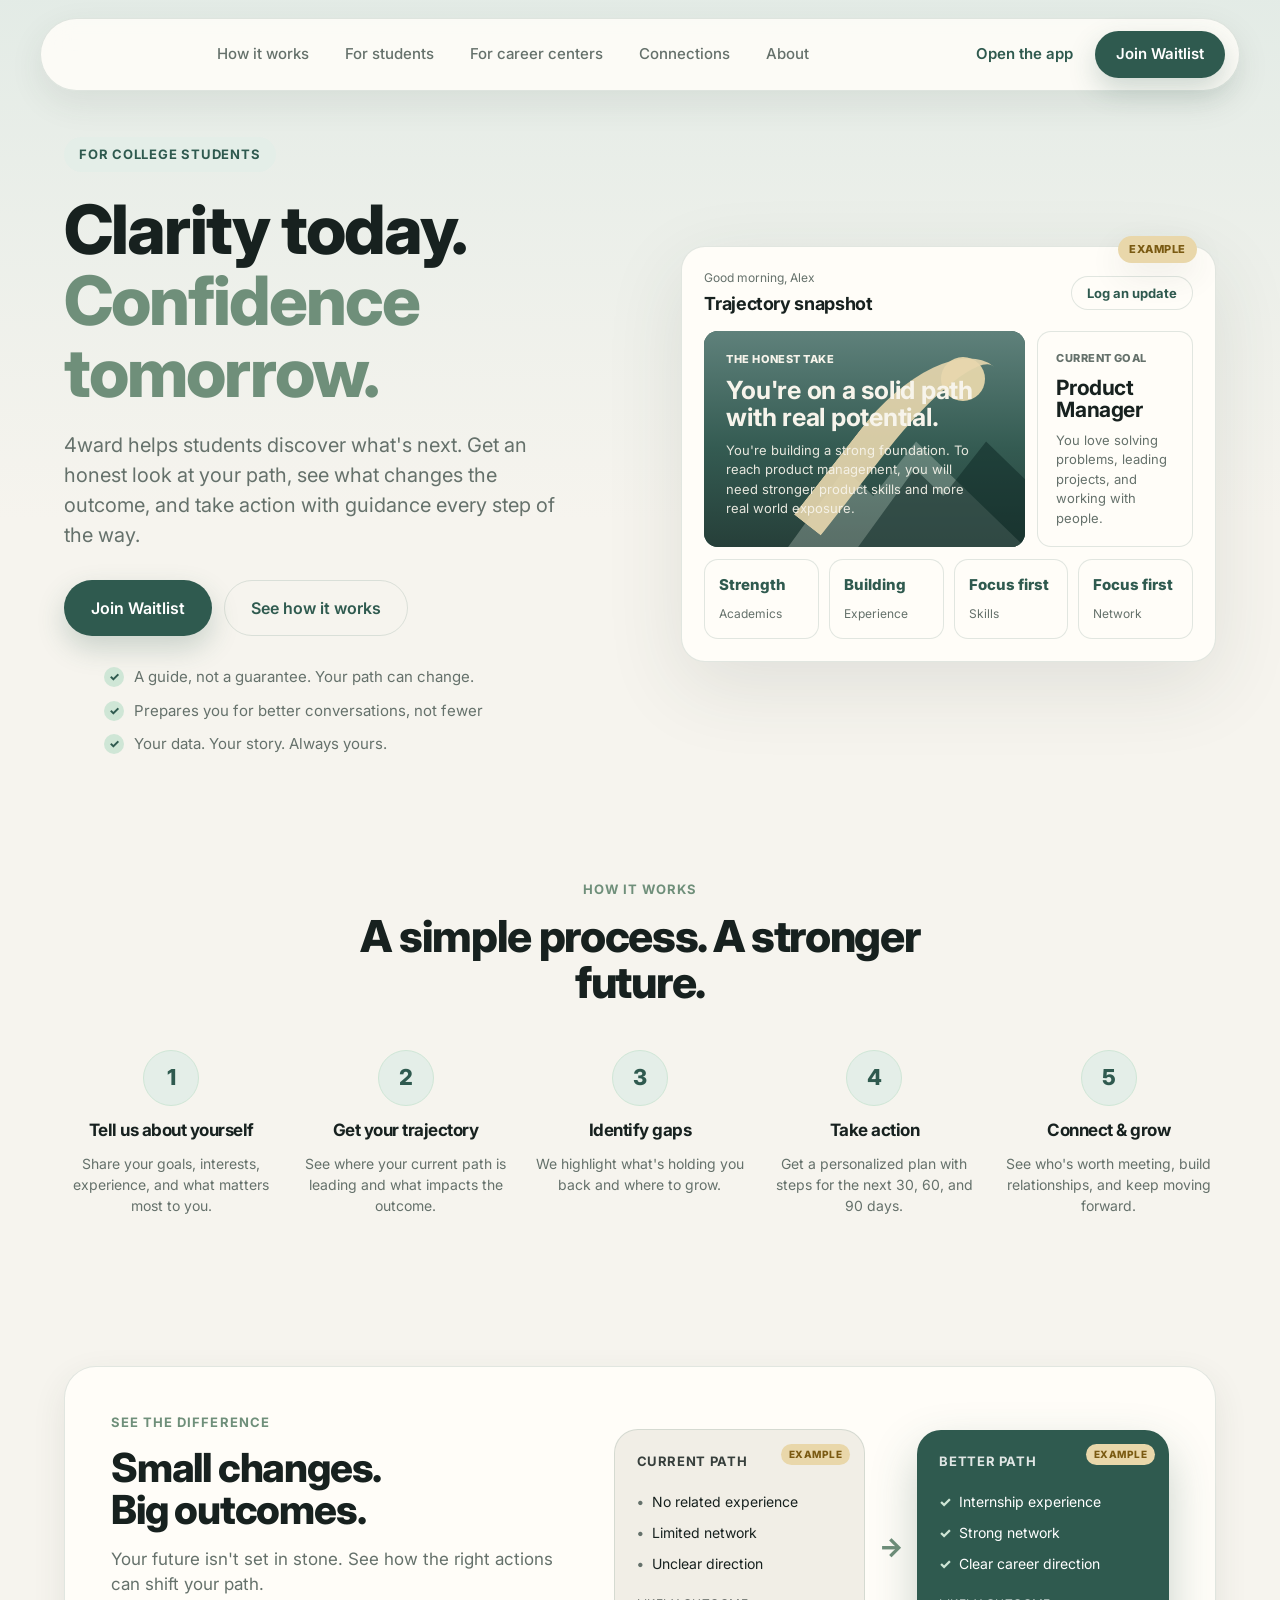
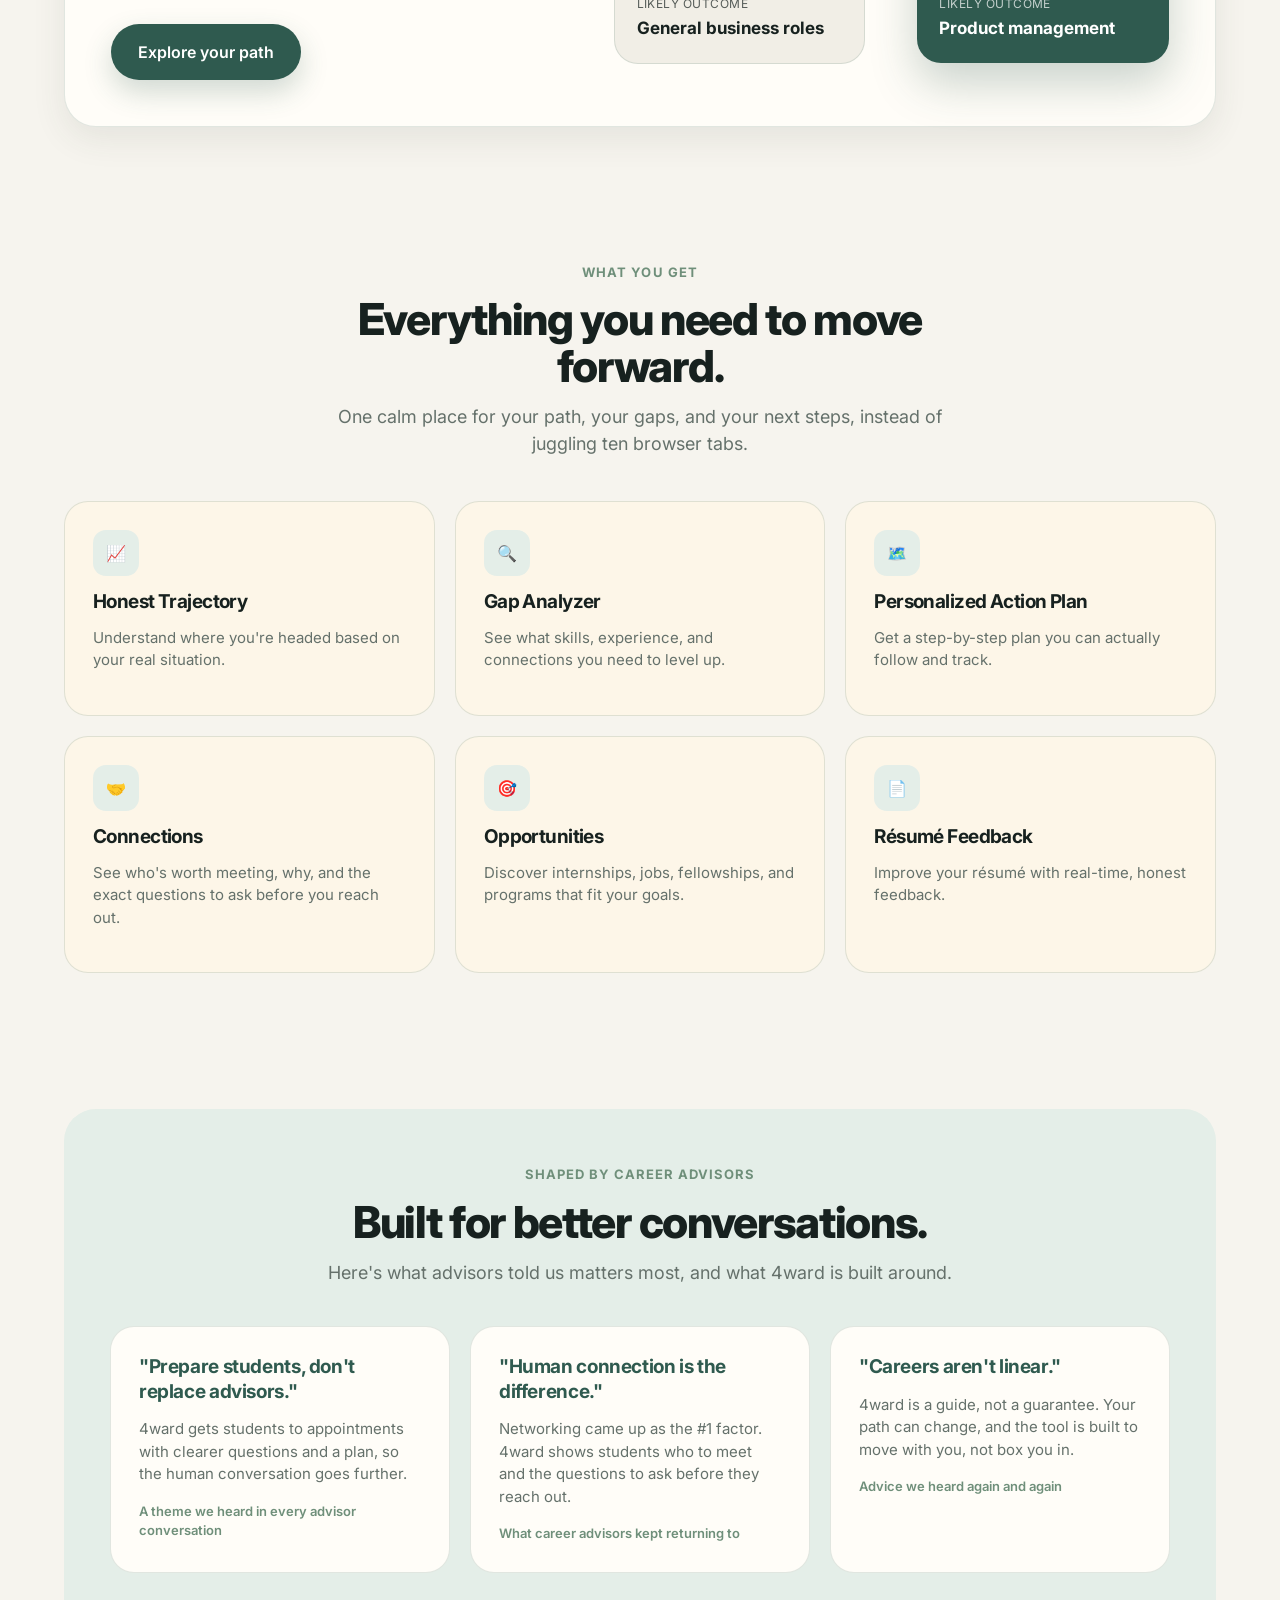
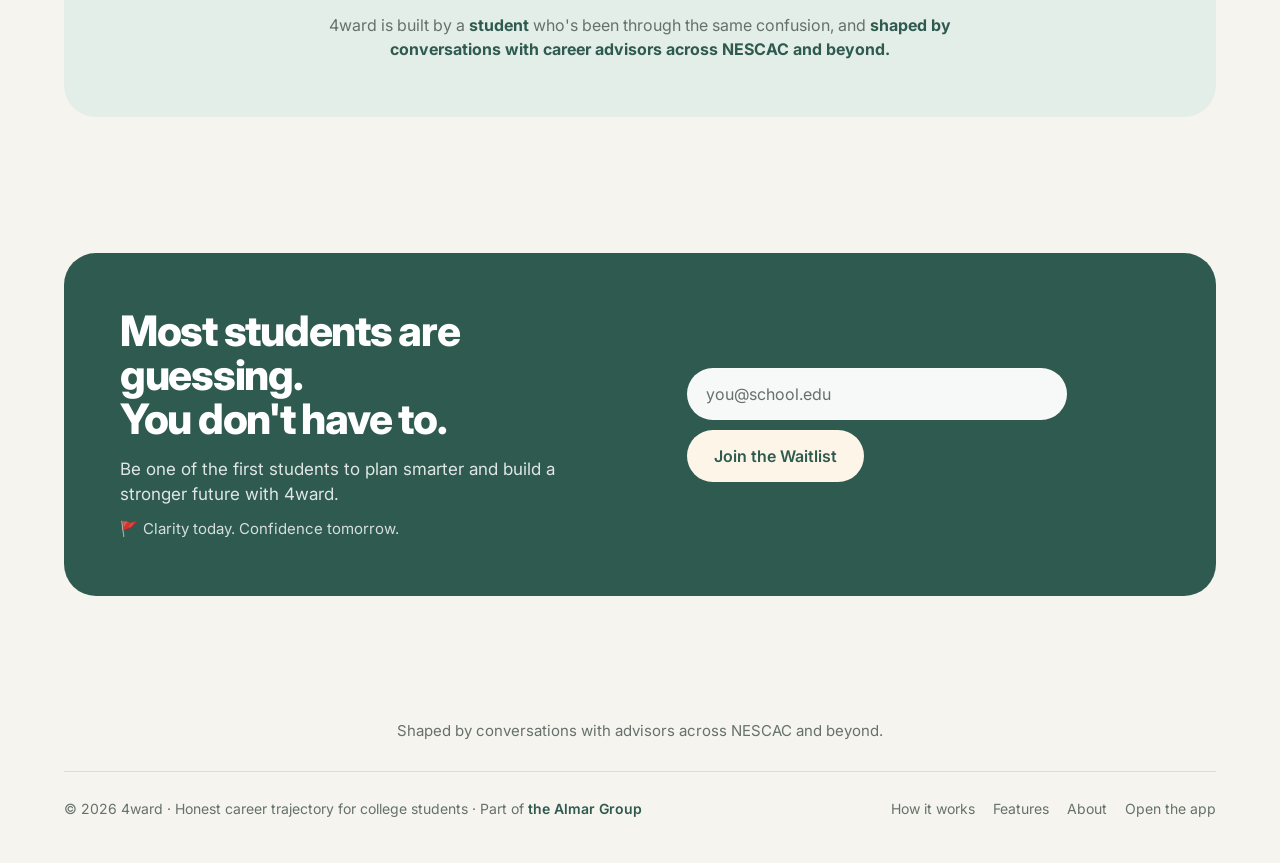
==== commit 63bffef8: "Make 4ward landing the homepage; drop Vibra root rewrite New index.html: honest landing page (real p" ====
--- a/index.html
+++ b/index.html
@@ -1,644 +1,576 @@
-<!doctype html>
+<!DOCTYPE html>
 <html lang="en">
-  <head>
-    <meta charset="UTF-8" />
-    <meta name="viewport" content="width=device-width, initial-scale=1.0" />
-    <title>4ward | See where you're headed.</title>
-    <link rel="preconnect" href="https://fonts.googleapis.com" />
-    <link rel="preconnect" href="https://fonts.gstatic.com" crossorigin />
-    <link href="https://fonts.googleapis.com/css2?family=Inter:wght@400;500;600;700;800&display=swap" rel="stylesheet" />
-    <style>
-      :root {
-        --bg: #f8f8f4;
-        --card: #ffffff;
-        --green: #2f6b5a;
-        --green-deep: #275a4c;
-        --sage: #dce7df;
-        --sage-soft: #eaf1ec;
-        --text: #0f1a17;
-        --muted: #66706b;
-        --accent: #d8c18b;
-        --accent-soft: #f4ecd8;
-        --line: #ecece6;
-        --radius-card: 24px;
-        --radius-sm: 16px;
-        --shadow-soft: 0 1px 2px rgba(15, 26, 23, 0.04), 0 12px 32px rgba(15, 26, 23, 0.05);
-        --shadow-card: 0 1px 2px rgba(15, 26, 23, 0.05), 0 24px 60px rgba(15, 26, 23, 0.08);
-        --max: 1280px;
-        --pad: clamp(20px, 4vw, 40px);
-      }
-
-      * { box-sizing: border-box; margin: 0; padding: 0; }
-
-      html { scroll-behavior: smooth; }
-
-      body {
-        font-family: "Inter", -apple-system, BlinkMacSystemFont, sans-serif;
-        background: var(--bg);
-        color: var(--text);
-        font-size: 20px;
-        line-height: 1.6;
-        -webkit-font-smoothing: antialiased;
-        text-rendering: optimizeLegibility;
-      }
-
-      .wrap {
-        width: 100%;
-        max-width: var(--max);
-        margin: 0 auto;
-        padding-left: var(--pad);
-        padding-right: var(--pad);
-      }
-
-      a { color: inherit; text-decoration: none; }
-
-      /* ---------- Buttons ---------- */
-      .btn {
-        display: inline-flex;
-        align-items: center;
-        justify-content: center;
-        gap: 8px;
-        border-radius: 9999px;
-        padding: 15px 26px;
-        font-size: 16px;
-        font-weight: 600;
-        border: 1px solid transparent;
-        cursor: pointer;
-        transition: transform 0.18s ease, box-shadow 0.18s ease, background 0.18s ease;
-        white-space: nowrap;
-      }
-      .btn-primary { background: var(--green); color: #fff; box-shadow: 0 10px 24px rgba(47, 107, 90, 0.22); }
-      .btn-primary:hover { background: var(--green-deep); transform: translateY(-1px); }
-      .btn-ghost { background: var(--card); color: var(--text); border-color: var(--line); box-shadow: var(--shadow-soft); }
-      .btn-ghost:hover { transform: translateY(-1px); border-color: #dcdcd4; }
-      .btn-on-green { background: #fff; color: var(--green-deep); }
-      .btn-on-green:hover { transform: translateY(-1px); }
-      .btn-outline-green { background: transparent; color: #fff; border-color: rgba(255,255,255,0.35); }
-      .btn-outline-green:hover { background: rgba(255,255,255,0.08); }
-
-      /* ---------- Eyebrow / badges ---------- */
-      .eyebrow {
-        display: inline-flex;
-        align-items: center;
-        gap: 8px;
-        font-size: 12.5px;
-        font-weight: 700;
-        letter-spacing: 0.12em;
-        text-transform: uppercase;
-        color: var(--green);
-      }
-      .eyebrow.center { justify-content: center; }
-      .badge-pill {
-        display: inline-flex;
-        align-items: center;
-        gap: 8px;
-        padding: 8px 14px;
-        border-radius: 9999px;
-        background: var(--sage-soft);
-        color: var(--green-deep);
-        font-size: 12.5px;
-        font-weight: 700;
-        letter-spacing: 0.1em;
-        text-transform: uppercase;
-      }
-      .dot { width: 7px; height: 7px; border-radius: 50%; background: var(--green); }
-
-      /* ---------- Header ---------- */
-      header {
-        position: sticky;
-        top: 0;
-        z-index: 50;
-        background: rgba(248, 248, 244, 0.8);
-        backdrop-filter: saturate(180%) blur(14px);
-        border-bottom: 1px solid transparent;
-        transition: border-color 0.2s ease;
-      }
-      header.scrolled { border-bottom-color: var(--line); }
-      .nav {
-        display: flex;
-        align-items: center;
-        justify-content: space-between;
-        height: 76px;
-      }
-      .brand { display: flex; align-items: center; gap: 10px; font-weight: 800; font-size: 22px; letter-spacing: -0.02em; }
-      .brand-logo { height: 56px; width: auto; display: block; }
-      .nav-links { display: flex; align-items: center; gap: 32px; }
-      .nav-links a { font-size: 15px; font-weight: 500; color: var(--muted); transition: color 0.15s ease; }
-      .nav-links a:hover { color: var(--text); }
-      .nav-actions { display: flex; align-items: center; gap: 12px; }
-      .nav-actions .btn { padding: 11px 20px; font-size: 15px; }
-      .nav-login { font-size: 15px; font-weight: 600; color: var(--text); padding: 11px 18px; }
-      .menu-toggle { display: none; background: none; border: none; cursor: pointer; padding: 8px; }
-      .menu-toggle span { display: block; width: 22px; height: 2px; background: var(--text); border-radius: 2px; margin: 4px 0; }
-
-      /* ---------- Section rhythm ---------- */
-      section { padding: clamp(72px, 11vw, 140px) 0; }
-      .section-head { text-align: center; max-width: 720px; margin: 0 auto clamp(40px, 6vw, 72px); display: grid; gap: 18px; justify-items: center; }
-      h2 { font-size: clamp(30px, 5vw, 48px); line-height: 1.08; letter-spacing: -0.025em; font-weight: 700; }
-      .section-sub { font-size: clamp(17px, 2vw, 20px); color: var(--muted); max-width: 560px; }
-
-      .card {
-        background: var(--card);
-        border-radius: var(--radius-card);
-        box-shadow: var(--shadow-card);
-        border: 1px solid rgba(236, 236, 230, 0.7);
-      }
-
-      /* ---------- Hero ---------- */
-      .hero { position: relative; overflow: hidden; padding-top: clamp(48px, 7vw, 88px); }
-      .hero-path { position: absolute; inset: 0; pointer-events: none; z-index: 0; opacity: 0.5; }
-      .hero-grid {
-        position: relative; z-index: 1;
-        display: grid;
-        grid-template-columns: minmax(0, 1.02fr) minmax(0, 0.92fr);
-        gap: clamp(36px, 5vw, 64px);
-        align-items: center;
-      }
-      .hero h1 {
-        font-size: clamp(40px, 6.2vw, 72px);
-        line-height: 1.02;
-        letter-spacing: -0.035em;
-        font-weight: 800;
-        margin: 22px 0 0;
-      }
-      .hero-sub { font-size: clamp(18px, 2.1vw, 21px); color: var(--muted); margin-top: 22px; max-width: 480px; }
-      .hero-cta { display: flex; flex-wrap: wrap; gap: 12px; margin-top: 34px; }
-      .hero-proof { display: flex; align-items: center; gap: 14px; margin-top: 30px; }
-      .avatars { display: flex; }
-      .avatars span {
-        width: 38px; height: 38px; border-radius: 50%;
-        border: 2.5px solid var(--bg);
-        margin-left: -10px;
-        display: grid; place-items: center;
-        font-size: 13px; font-weight: 700; color: #fff;
-      }
-      .avatars span:first-child { margin-left: 0; }
-      .av1 { background: #5a8a78; } .av2 { background: #3f6b5c; } .av3 { background: #a9966a; } .av4 { background: #7d9b8c; }
-      .hero-proof p { font-size: 14.5px; color: var(--muted); line-height: 1.4; }
-
-      /* Honest snapshot card */
-      .snapshot { padding: clamp(26px, 3vw, 34px); }
-      .snapshot-head { display: flex; align-items: center; justify-content: space-between; }
-      .snapshot-head .eyebrow { font-size: 11.5px; }
-      .snapshot-title { font-size: 21px; font-weight: 700; letter-spacing: -0.02em; line-height: 1.3; margin: 18px 0 22px; }
-      .meter-row { display: flex; align-items: center; justify-content: space-between; margin-bottom: 8px; }
-      .meter-row span { font-size: 14px; color: var(--muted); font-weight: 500; }
-      .meter-row strong { font-size: 22px; font-weight: 800; color: var(--green); }
-      .meter { height: 8px; border-radius: 9999px; background: var(--sage-soft); overflow: hidden; }
-      .meter i { display: block; height: 100%; width: 68%; border-radius: 9999px; background: linear-gradient(90deg, var(--green), #4f8a76); }
-      .snap-stage > p { font-size: 12.5px; font-weight: 700; letter-spacing: 0.06em; text-transform: uppercase; color: var(--muted); margin-bottom: 10px; }
-      .stage-chip { display: inline-flex; align-items: center; padding: 10px 16px; border-radius: 9999px; background: var(--sage); color: var(--green-deep); font-weight: 700; font-size: 15px; }
-      .snap-stage > span { display: block; margin-top: 10px; font-size: 13px; color: var(--muted); }
-      .snap-block { margin-top: 22px; }
-      .snap-block > p { font-size: 12.5px; font-weight: 700; letter-spacing: 0.06em; text-transform: uppercase; color: var(--muted); margin-bottom: 10px; }
-      .chips { display: flex; flex-wrap: wrap; gap: 8px; }
-      .chip { padding: 7px 13px; border-radius: 9999px; font-size: 13.5px; font-weight: 600; background: var(--sage); color: var(--green-deep); }
-      .chip.focus { background: var(--accent-soft); color: #8a6d28; }
-      .snap-next { margin-top: 22px; padding-top: 20px; border-top: 1px solid var(--line); display: flex; align-items: center; justify-content: space-between; gap: 12px; }
-      .snap-next div p:first-child { font-size: 12.5px; font-weight: 700; letter-spacing: 0.06em; text-transform: uppercase; color: var(--muted); margin-bottom: 6px; }
-      .snap-next div p:last-child { font-size: 15px; font-weight: 600; }
-      .snap-arrow { width: 34px; height: 34px; border-radius: 50%; background: var(--sage-soft); display: grid; place-items: center; color: var(--green); flex: none; }
-
-      /* ---------- How it works ---------- */
-      .grid-3 { display: grid; grid-template-columns: repeat(3, 1fr); gap: 20px; }
-      .step-card { padding: 34px; display: grid; gap: 14px; }
-      .step-icon { width: 52px; height: 52px; border-radius: 14px; background: var(--sage-soft); display: grid; place-items: center; color: var(--green); }
-      .step-num { font-size: 13px; font-weight: 700; color: var(--accent); letter-spacing: 0.08em; }
-      .step-card h3 { font-size: 21px; font-weight: 700; letter-spacing: -0.02em; }
-      .step-card p { font-size: 16.5px; color: var(--muted); line-height: 1.55; }
-
-      /* ---------- Trajectory compare ---------- */
-      .compare { display: grid; grid-template-columns: 1fr auto 1fr; gap: 24px; align-items: center; }
-      .path-card { padding: 32px; display: grid; gap: 18px; }
-      .path-card.current { background: var(--card); }
-      .path-card.improved { background: linear-gradient(180deg, #ffffff, #f6faf7); border-color: var(--sage); }
-      .path-label { display: flex; align-items: center; gap: 10px; }
-      .path-label span { font-size: 13px; font-weight: 700; text-transform: uppercase; letter-spacing: 0.06em; color: var(--muted); }
-      .path-label .marker { width: 10px; height: 10px; border-radius: 50%; }
-      .marker.gray { background: #c2c8c4; } .marker.green { background: var(--green); }
-      .path-list { display: grid; gap: 12px; }
-      .path-list li { list-style: none; display: flex; align-items: center; gap: 11px; font-size: 16px; color: var(--text); }
-      .path-list li i { width: 18px; height: 18px; border-radius: 50%; flex: none; display: grid; place-items: center; font-style: normal; font-size: 11px; }
-      .path-list li.neg i { background: #f0ddd9; color: #b5654f; }
-      .path-list li.pos i { background: var(--sage); color: var(--green); }
-      .path-outcome { margin-top: 6px; padding-top: 18px; border-top: 1px solid var(--line); }
-      .path-outcome p:first-child { font-size: 12.5px; font-weight: 700; letter-spacing: 0.06em; text-transform: uppercase; color: var(--muted); margin-bottom: 6px; }
-      .path-outcome p:last-child { font-size: 19px; font-weight: 700; letter-spacing: -0.01em; }
-      .path-outcome.muted p:last-child { color: var(--muted); }
-      .path-outcome.win p:last-child { color: var(--green); }
-      .compare-arrow { width: 56px; height: 56px; border-radius: 50%; background: var(--card); box-shadow: var(--shadow-card); display: grid; place-items: center; color: var(--green); flex: none; }
-
-      /* ---------- Honest analysis ---------- */
-      .insight-card { padding: 32px; display: grid; gap: 16px; }
-      .insight-icon { width: 48px; height: 48px; border-radius: 14px; display: grid; place-items: center; }
-      .insight-icon.s { background: var(--sage-soft); color: var(--green); }
-      .insight-icon.g { background: #f6e9e4; color: #b5654f; }
-      .insight-icon.n { background: var(--accent-soft); color: #8a6d28; }
-      .insight-card h3 { font-size: 20px; font-weight: 700; letter-spacing: -0.02em; }
-      .insight-list { display: grid; gap: 11px; }
-      .insight-list li { list-style: none; display: flex; align-items: flex-start; gap: 10px; font-size: 16px; color: var(--muted); line-height: 1.5; }
-      .insight-list li b { width: 7px; height: 7px; border-radius: 50%; background: var(--green); margin-top: 9px; flex: none; }
-      .insight-list li.gap b { background: #c98a72; }
-      .insight-foot { margin-top: 4px; }
-      .impact-tag { display: inline-flex; padding: 6px 12px; border-radius: 9999px; font-size: 12.5px; font-weight: 700; }
-      .impact-tag.keep { background: var(--sage); color: var(--green-deep); }
-      .impact-tag.focus { background: var(--accent-soft); color: #8a6d28; }
-      .impact-tag.high { background: #e7f0ea; color: var(--green-deep); }
-
-      /* ---------- Mentors ---------- */
-      .mentor-card { padding: 28px; display: grid; gap: 16px; }
-      .mentor-top { display: flex; align-items: center; gap: 14px; }
-      .mentor-av { width: 52px; height: 52px; border-radius: 50%; display: grid; place-items: center; color: #fff; font-weight: 700; font-size: 17px; flex: none; }
-      .mentor-top h3 { font-size: 17px; font-weight: 700; }
-      .mentor-top p { font-size: 14px; color: var(--muted); }
-      .mentor-card .why { font-size: 15px; color: var(--muted); line-height: 1.55; }
-      .mentor-card .shared { font-size: 13.5px; color: var(--green-deep); font-weight: 600; background: var(--sage-soft); padding: 10px 14px; border-radius: 12px; }
-
-      /* ---------- Action plan ---------- */
-      .plan-wrap { max-width: 880px; margin: 0 auto; }
-      .segmented { display: inline-flex; padding: 5px; background: var(--sage-soft); border-radius: 9999px; margin: 0 auto 32px; }
-      .seg-btn { border: none; background: transparent; padding: 11px 26px; border-radius: 9999px; font-size: 15px; font-weight: 600; color: var(--muted); cursor: pointer; transition: all 0.18s ease; font-family: inherit; }
-      .seg-btn.active { background: var(--card); color: var(--text); box-shadow: var(--shadow-soft); }
-      .seg-center { text-align: center; }
-      .task-list { display: grid; gap: 14px; }
-      .task { padding: 22px 26px; display: flex; align-items: center; gap: 18px; }
-      .task-ico { width: 44px; height: 44px; border-radius: 12px; background: var(--sage-soft); display: grid; place-items: center; color: var(--green); flex: none; }
-      .task-body { flex: 1; }
-      .task-body h4 { font-size: 17px; font-weight: 700; letter-spacing: -0.01em; }
-      .task-body p { font-size: 15px; color: var(--muted); margin-top: 3px; }
-
-      /* ---------- Final CTA ---------- */
-      .cta-band {
-        background: linear-gradient(135deg, #2f6b5a, #275a4c);
-        border-radius: 32px;
-        padding: clamp(40px, 6vw, 72px);
-        display: grid;
-        grid-template-columns: 1fr auto;
-        align-items: center;
-        gap: 36px;
-        color: #fff;
-        box-shadow: 0 30px 70px rgba(39, 90, 76, 0.3);
-      }
-      .cta-band h2 { color: #fff; font-size: clamp(28px, 4vw, 44px); max-width: 16ch; }
-      .cta-band p { color: rgba(255,255,255,0.8); font-size: 18px; margin-top: 16px; max-width: 44ch; }
-      .cta-actions { display: flex; gap: 12px; flex-wrap: wrap; }
-
-      footer { padding: 48px 0 64px; border-top: 1px solid var(--line); }
-      .foot { display: flex; align-items: center; justify-content: space-between; flex-wrap: wrap; gap: 18px; }
-      .foot-left { display: flex; flex-direction: column; gap: 10px; }
-      .foot p { font-size: 14px; color: var(--muted); }
-      .almar-credit { display: inline-flex; align-items: center; gap: 9px; width: fit-content; font-size: 13.5px; font-weight: 600; color: var(--muted); transition: color 0.15s ease; }
-      .almar-credit:hover { color: var(--green); }
-      .almar-credit img { height: 22px; width: auto; display: block; }
-      .foot nav { display: flex; gap: 24px; }
-      .foot nav a { font-size: 14px; color: var(--muted); }
-      .foot nav a:hover { color: var(--text); }
-
-      /* ---------- Reveal animation ---------- */
-      .reveal { opacity: 0; transform: translateY(24px); transition: opacity 0.7s cubic-bezier(0.22, 0.61, 0.36, 1), transform 0.7s cubic-bezier(0.22, 0.61, 0.36, 1); }
-      .reveal.in { opacity: 1; transform: none; }
-      @media (prefers-reduced-motion: reduce) { .reveal { opacity: 1; transform: none; transition: none; } }
-
-      /* ---------- Responsive ---------- */
-      @media (max-width: 980px) {
-        .hero-grid { grid-template-columns: 1fr; }
-        .hero-visual { max-width: 480px; }
-        .grid-3 { grid-template-columns: 1fr; max-width: 480px; margin: 0 auto; }
-        .compare { grid-template-columns: 1fr; }
-        .compare-arrow { transform: rotate(90deg); margin: -4px auto; }
-        .nav-links { display: none; }
-        .cta-band { grid-template-columns: 1fr; }
-      }
-      @media (max-width: 560px) {
-        body { font-size: 18px; }
-        .nav-login, .nav-actions .btn-ghost { display: none; }
-        .menu-toggle { display: block; }
-        .hero-cta .btn, .cta-actions .btn { flex: 1; }
-        .segmented { display: flex; width: 100%; }
-        .seg-btn { flex: 1; padding: 11px 10px; }
-        .task { flex-direction: row; align-items: flex-start; padding: 20px; }
-      }
-    </style>
-  </head>
-  <body>
-    <header id="hdr">
-      <div class="wrap nav">
-        <a class="brand" href="#top" aria-label="4ward home"><img class="brand-logo" src="./assets/logo.png" alt="4ward" /></a>
-        <nav class="nav-links">
-          <a href="#how">How it works</a>
-          <a href="#trajectory">Trajectory</a>
-          <a href="#analysis">Dashboard</a>
-          <a href="#mentors">Mentors</a>
-        </nav>
-        <div class="nav-actions">
-          <a class="nav-login" href="./app.html">Log in</a>
-          <a class="btn btn-primary" href="./onboarding.html?fresh=1">Build My Path</a>
-          <button class="menu-toggle" aria-label="Menu"><span></span><span></span><span></span></button>
-        </div>
-      </div>
-    </header>
-
-    <main id="top">
-      <!-- HERO -->
-      <section class="hero" id="hero">
-        <svg class="hero-path" viewBox="0 0 1440 700" fill="none" preserveAspectRatio="xMidYMid slice" aria-hidden="true">
-          <path d="M-50 640 C 320 600, 360 420, 640 400 S 1040 320, 1180 200 S 1360 150, 1460 120" stroke="#2f6b5a" stroke-opacity="0.14" stroke-width="2.5" stroke-dasharray="2 12" stroke-linecap="round"/>
-          <path d="M1180 120 l 0 -54" stroke="#2f6b5a" stroke-opacity="0.18" stroke-width="2.5"/>
-          <path d="M1180 66 l 34 12 l -34 14 z" fill="#2f6b5a" fill-opacity="0.16"/>
-          <circle cx="1180" cy="200" r="6" fill="#2f6b5a" fill-opacity="0.18"/>
-        </svg>
-        <div class="wrap hero-grid">
-          <div class="hero-copy reveal">
-            <span class="badge-pill"><i class="dot"></i> Honest career trajectory</span>
-            <h1>See where you're headed.</h1>
-            <p class="hero-sub">4ward analyzes your academics, experience, activities, and goals to show where your current path is leading, and what actions would change the outcome.</p>
-            <div class="hero-cta">
-              <a class="btn btn-primary" href="./onboarding.html?fresh=1">Build My Path</a>
-              <a class="btn btn-ghost" href="./app.html">Open Dashboard</a>
+<head>
+  <meta charset="UTF-8" />
+  <meta name="viewport" content="width=device-width, initial-scale=1.0" />
+  <title>4ward | Clarity today. Confidence tomorrow.</title>
+  <meta name="description" content="4ward helps college students get an honest look at their path, see what changes the outcome, and walk into their advisor, mentor, and alumni conversations prepared." />
+  <link rel="preconnect" href="https://fonts.googleapis.com" />
+  <link rel="preconnect" href="https://fonts.gstatic.com" crossorigin />
+  <link href="https://fonts.googleapis.com/css2?family=Inter:wght@400;500;600;700;800&display=swap" rel="stylesheet" />
+  <style>
+    :root {
+      color-scheme: light;
+      --canvas: #f6f4ee;
+      --paper: #fffdf8;
+      --paper-soft: #f1eee6;
+      --cream: #fdf6e8;
+      --ink: #17211f;
+      --muted: #65716b;
+      --sage: #6f8f7a;
+      --sage-soft: #e4eee8;
+      --sage-mid: #cfe6d6;
+      --sage-deep: #2f5a4f;
+      --sage-deeper: #294f49;
+      --teal-soft: #dce8e3;
+      --terra: #8a4a2f;
+      --gold-soft: #e9d7aa;
+      --line: rgba(47, 90, 79, 0.14);
+      --shadow: 0 24px 80px rgba(50, 63, 56, 0.11);
+      --shadow-sm: 0 12px 34px rgba(50, 63, 56, 0.09);
+      --radius: 24px;
+      --radius-lg: 32px;
+      --radius-sm: 14px;
+      --maxw: 1200px;
+      font-family: "Inter", ui-sans-serif, system-ui, -apple-system, BlinkMacSystemFont, "Segoe UI", sans-serif;
+    }
+
+    *, *::before, *::after { box-sizing: border-box; }
+
+    html { scroll-behavior: smooth; }
+
+    body {
+      margin: 0;
+      min-height: 100vh;
+      background:
+        linear-gradient(180deg, rgba(220, 232, 227, 0.72), transparent 520px),
+        var(--canvas);
+      color: var(--ink);
+      -webkit-font-smoothing: antialiased;
+      line-height: 1.5;
+    }
+
+    a { color: inherit; text-decoration: none; }
+
+    .wrap { width: 100%; max-width: var(--maxw); margin: 0 auto; padding: 0 24px; }
+
+    section { scroll-margin-top: 120px; }
+
+    h1, h2, h3 { letter-spacing: -0.03em; margin: 0; line-height: 1.05; }
+
+    /* ---------- Buttons ---------- */
+    .btn {
+      display: inline-flex; align-items: center; justify-content: center; gap: 8px;
+      font-family: inherit; font-weight: 600; font-size: 16px;
+      padding: 15px 26px; border-radius: 9999px; cursor: pointer;
+      border: 1px solid transparent; transition: transform 0.16s ease, box-shadow 0.16s ease, background 0.16s ease;
+    }
+    .btn-primary { background: var(--sage-deep); color: #fff; box-shadow: 0 12px 28px rgba(47, 90, 79, 0.22); }
+    .btn-primary:hover { background: var(--sage-deeper); transform: translateY(-2px); }
+    .btn-ghost { background: transparent; border-color: var(--line); color: var(--sage-deep); }
+    .btn-ghost:hover { background: var(--sage-soft); transform: translateY(-2px); }
+    .btn-cream { background: var(--cream); color: var(--sage-deep); }
+    .btn-cream:hover { transform: translateY(-2px); box-shadow: var(--shadow-sm); }
+
+    /* ---------- Nav ---------- */
+    .nav-shell { position: sticky; top: 18px; z-index: 50; padding: 0 24px; }
+    .nav {
+      max-width: var(--maxw); margin: 0 auto;
+      display: flex; align-items: center; justify-content: space-between; gap: 20px;
+      background: rgba(255, 253, 248, 0.86); backdrop-filter: blur(14px);
+      border: 1px solid var(--line); border-radius: 9999px;
+      box-shadow: var(--shadow-sm); padding: 12px 14px 12px 22px;
+    }
+    .brand { display: flex; align-items: center; gap: 10px; font-weight: 800; font-size: 22px; letter-spacing: -0.03em; color: var(--sage-deep); }
+    .brand img { height: 40px; width: auto; display: block; }
+    .nav-links { display: flex; gap: 6px; }
+    .nav-links a { padding: 9px 15px; border-radius: 9999px; font-size: 15px; font-weight: 500; color: var(--muted); transition: color 0.16s ease, background 0.16s ease; }
+    .nav-links a:hover { color: var(--sage-deep); background: var(--sage-soft); }
+    .nav-cta { display: flex; align-items: center; gap: 8px; }
+    .nav-cta .link { padding: 9px 14px; font-size: 15px; font-weight: 600; color: var(--sage-deep); border-radius: 9999px; }
+    .nav-cta .link:hover { background: var(--sage-soft); }
+    .nav-cta .btn { padding: 11px 20px; font-size: 15px; }
+    .nav-toggle { display: none; }
+
+    /* ---------- Hero ---------- */
+    .hero { padding: 64px 0 40px; }
+    .hero-grid { display: grid; grid-template-columns: 1.05fr 1fr; gap: 56px; align-items: center; }
+    .pill {
+      display: inline-flex; align-items: center; gap: 8px;
+      background: var(--sage-soft); color: var(--sage-deep);
+      font-size: 13px; font-weight: 700; letter-spacing: 0.06em; text-transform: uppercase;
+      padding: 8px 15px; border-radius: 9999px; margin-bottom: 22px;
+    }
+    .hero h1 { font-size: clamp(42px, 6vw, 68px); font-weight: 800; }
+    .hero h1 .fade { color: var(--sage); }
+    .hero-sub { font-size: clamp(17px, 2vw, 20px); color: var(--muted); margin: 22px 0 30px; max-width: 520px; }
+    .hero-actions { display: flex; flex-wrap: wrap; gap: 12px; }
+    .trust-points { display: flex; flex-direction: column; gap: 11px; margin-top: 30px; }
+    .trust-points li { display: flex; align-items: center; gap: 10px; font-size: 15px; color: var(--muted); list-style: none; }
+    .trust-points ul { margin: 0; padding: 0; }
+    .check { flex: none; width: 20px; height: 20px; border-radius: 50%; background: var(--sage-mid); color: var(--sage-deep); display: grid; place-items: center; font-size: 12px; font-weight: 800; }
+
+    /* ---------- Hero: Trajectory snapshot (real app card, compact) ---------- */
+    .device-stage { position: relative; }
+    .snap-shell { position: relative; background: var(--paper); border: 1px solid var(--line); border-radius: var(--radius); box-shadow: var(--shadow); padding: 22px; }
+    .mock-tag { position: absolute; top: -11px; right: 18px; z-index: 4; background: var(--gold-soft); color: #7a5a12; font-size: 11px; font-weight: 800; letter-spacing: 0.05em; text-transform: uppercase; padding: 5px 11px; border-radius: 9999px; box-shadow: var(--shadow-sm); }
+    .preview-topbar { display: flex; align-items: center; justify-content: space-between; gap: 14px; margin-bottom: 14px; }
+    .preview-topbar p { color: var(--muted); font-size: 12px; margin: 0 0 3px; }
+    .preview-topbar strong { font-size: 18px; letter-spacing: -0.02em; color: var(--ink); }
+    .mini-button { font-family: inherit; font-size: 13px; font-weight: 700; color: var(--sage-deep); background: var(--paper); border: 1px solid var(--line); border-radius: 9999px; padding: 8px 15px; cursor: default; }
+    .hero-card-grid { display: grid; grid-template-columns: minmax(0, 1.65fr) minmax(150px, 0.8fr); gap: 12px; }
+    .honest-card { position: relative; overflow: hidden; min-height: 190px; border-radius: var(--radius-sm); color: #f7f4eb; background: #294f49; }
+    .landscape { position: absolute; inset: 0; overflow: hidden; background: linear-gradient(180deg, #5f817b 0%, #345b52 54%, #263f39 100%); }
+    .sun { position: absolute; right: 40px; top: 26px; width: 44px; height: 44px; border-radius: 999px; background: #ead9ad; opacity: 0.92; }
+    .mountain { position: absolute; bottom: 0; width: 74%; height: 70%; clip-path: polygon(0 100%, 24% 48%, 36% 66%, 54% 30%, 100% 100%); }
+    .mountain-back { right: 0; background: rgba(222, 232, 223, 0.28); }
+    .mountain-front { right: -70px; background: rgba(16, 43, 39, 0.55); }
+    .path-line { position: absolute; left: 47%; bottom: -30px; width: 120px; height: 240px; border-radius: 55% 45% 0 0; border-left: 34px solid rgba(232, 216, 174, 0.9); transform: rotate(38deg); }
+    .honest-copy { position: relative; z-index: 1; max-width: 300px; padding: 20px 22px; display: grid; gap: 9px; }
+    .honest-copy span { color: inherit; font-size: 11px; font-weight: 800; letter-spacing: 0.04em; text-transform: uppercase; }
+    .honest-copy h2 { font-size: clamp(19px, 2.2vw, 25px); line-height: 1.1; letter-spacing: -0.01em; margin: 0; }
+    .honest-copy p { font-size: 13px; line-height: 1.5; margin: 0; opacity: 0.92; }
+    .goal-card { border: 1px solid var(--line); background: var(--paper); border-radius: var(--radius-sm); padding: 18px; display: grid; align-content: start; gap: 10px; }
+    .goal-card span { color: var(--muted); font-size: 11px; font-weight: 800; letter-spacing: 0.04em; text-transform: uppercase; }
+    .goal-card h3 { font-size: 21px; letter-spacing: -0.02em; margin: 0; }
+    .goal-card p { color: var(--muted); font-size: 13px; line-height: 1.5; margin: 0; }
+    .metric-strip { display: grid; grid-template-columns: repeat(4, 1fr); gap: 10px; margin-top: 12px; }
+    .metric-strip div { border: 1px solid var(--line); border-radius: 14px; background: rgba(255, 253, 248, 0.78); padding: 14px; }
+    .metric-strip strong { display: block; font-size: 15px; font-weight: 800; margin-bottom: 3px; color: var(--sage-deep); }
+    .metric-strip span { color: var(--muted); font-size: 12px; }
+
+    /* ---------- Section headers ---------- */
+    .sec { padding: 68px 0; }
+    .label { font-size: 13px; font-weight: 700; letter-spacing: 0.08em; text-transform: uppercase; color: var(--sage); margin-bottom: 14px; }
+    .sec-head { text-align: center; max-width: 640px; margin: 0 auto 44px; }
+    .sec-head h2 { font-size: clamp(30px, 4vw, 44px); font-weight: 800; }
+    .sec-head p { color: var(--muted); font-size: 18px; margin-top: 14px; }
+
+    /* ---------- How it works ---------- */
+    .steps { display: grid; grid-template-columns: repeat(5, 1fr); gap: 20px; }
+    .step { text-align: center; }
+    .step .num { width: 56px; height: 56px; margin: 0 auto 16px; border-radius: 50%; background: var(--sage-soft); color: var(--sage-deep); display: grid; place-items: center; font-size: 22px; font-weight: 800; border: 1px solid var(--sage-mid); }
+    .step h3 { font-size: 17px; font-weight: 700; margin-bottom: 8px; }
+    .step p { font-size: 14px; color: var(--muted); }
+
+    /* ---------- Small changes ---------- */
+    .compare { display: grid; grid-template-columns: 0.9fr 1.1fr; gap: 48px; align-items: center; background: var(--paper); border: 1px solid var(--line); border-radius: var(--radius-lg); padding: 46px; box-shadow: var(--shadow-sm); }
+    .compare h2 { font-size: clamp(28px, 3.6vw, 40px); font-weight: 800; }
+    .compare .lede { color: var(--muted); font-size: 17px; margin: 16px 0 26px; }
+    .compare-cards { display: grid; grid-template-columns: 1fr auto 1fr; gap: 14px; align-items: center; }
+    .path-card { border-radius: var(--radius); padding: 22px; position: relative; }
+    .path-card .tag { position: absolute; top: 14px; right: 14px; font-size: 10px; font-weight: 800; letter-spacing: 0.05em; text-transform: uppercase; color: #7a5a12; background: var(--gold-soft); padding: 3px 8px; border-radius: 9999px; }
+    .path-card.current { background: var(--paper-soft); border: 1px solid var(--line); }
+    .path-card.better { background: var(--sage-deep); color: #fff; box-shadow: 0 20px 46px rgba(47, 90, 79, 0.26); }
+    .path-card h4 { font-size: 13px; letter-spacing: 0.05em; text-transform: uppercase; margin: 0 0 14px; opacity: 0.85; }
+    .path-card ul { list-style: none; margin: 0 0 16px; padding: 0; }
+    .path-card li { display: flex; gap: 8px; align-items: center; font-size: 14px; padding: 5px 0; }
+    .path-card.current li::before { content: "•"; color: var(--muted); font-weight: 700; }
+    .path-card.better li::before { content: "✓"; color: var(--sage-mid); font-weight: 800; }
+    .path-card .outcome-label { font-size: 12px; letter-spacing: 0.04em; text-transform: uppercase; opacity: 0.7; }
+    .path-card .outcome { font-size: 17px; font-weight: 700; margin-top: 3px; }
+    .arrow { color: var(--sage); font-size: 26px; font-weight: 800; text-align: center; }
+
+    /* ---------- What you get ---------- */
+    .features { display: grid; grid-template-columns: repeat(3, 1fr); gap: 20px; }
+    .feature { background: var(--cream); border: 1px solid var(--line); border-radius: var(--radius); padding: 28px; transition: transform 0.16s ease, box-shadow 0.16s ease; }
+    .feature:hover { transform: translateY(-4px); box-shadow: var(--shadow-sm); }
+    .feature .ic { width: 46px; height: 46px; border-radius: 13px; background: var(--sage-soft); color: var(--sage-deep); display: grid; place-items: center; margin-bottom: 16px; }
+    .feature h3 { font-size: 19px; font-weight: 700; margin-bottom: 9px; }
+    .feature p { color: var(--muted); font-size: 15px; }
+    .feature .soon { display: inline-block; margin-top: 10px; font-size: 11px; font-weight: 700; letter-spacing: 0.05em; text-transform: uppercase; color: var(--terra); background: rgba(138, 74, 47, 0.09); padding: 3px 9px; border-radius: 9999px; }
+
+    /* ---------- Advisors / shaped-by ---------- */
+    .advisors { background: var(--sage-soft); border-radius: var(--radius-lg); padding: 56px 46px; }
+    .themes { display: grid; grid-template-columns: repeat(3, 1fr); gap: 20px; margin-top: 40px; }
+    .theme { background: var(--paper); border: 1px solid var(--line); border-radius: var(--radius); padding: 28px; }
+    .theme .quote { font-size: 19px; font-weight: 700; color: var(--sage-deep); letter-spacing: -0.02em; line-height: 1.3; }
+    .theme p { color: var(--muted); font-size: 15px; margin: 14px 0 0; }
+    .theme .from { display: block; margin-top: 16px; font-size: 13px; font-weight: 600; color: var(--sage); }
+    .founder { max-width: 720px; margin: 40px auto 0; text-align: center; color: var(--muted); font-size: 16px; }
+    .founder strong { color: var(--sage-deep); }
+
+    /* ---------- Final CTA ---------- */
+    .final { background: var(--sage-deep); color: #fff; border-radius: var(--radius-lg); padding: 56px; display: grid; grid-template-columns: 1fr auto; gap: 40px; align-items: center; overflow: hidden; position: relative; }
+    .final h2 { font-size: clamp(28px, 3.6vw, 42px); font-weight: 800; }
+    .final p { opacity: 0.85; font-size: 17px; margin: 16px 0 0; max-width: 460px; }
+    .final .flag { font-size: 15px; opacity: 0.8; margin-top: 10px; display: flex; align-items: center; gap: 8px; }
+    .waitlist-cta { width: min(380px, 100%); }
+    .waitlist-form { display: flex; gap: 10px; flex-wrap: wrap; }
+    .waitlist-form input { flex: 1 1 200px; min-width: 0; font-family: inherit; font-size: 16px; padding: 15px 18px; border-radius: 9999px; border: 1px solid rgba(255, 255, 255, 0.25); background: rgba(255, 255, 255, 0.96); color: var(--ink); }
+    .waitlist-form input::placeholder { color: var(--muted); }
+    .waitlist-form input:focus { outline: 2px solid var(--sage-mid); outline-offset: 1px; }
+    .waitlist-form button { flex: 0 0 auto; }
+    .waitlist-msg { margin: 14px 0 0; font-size: 15px; font-weight: 600; color: #fff; }
+
+    /* ---------- Footer ---------- */
+    footer { padding: 56px 0 44px; }
+    .foot-note { text-align: center; color: var(--muted); font-size: 15px; max-width: 620px; margin: 0 auto 28px; }
+    .foot-bar { display: flex; align-items: center; justify-content: space-between; gap: 20px; padding-top: 26px; border-top: 1px solid var(--line); color: var(--muted); font-size: 14px; flex-wrap: wrap; }
+    .foot-bar nav { display: flex; gap: 18px; }
+    .foot-bar nav a:hover { color: var(--sage-deep); }
+    .foot-bar span a { color: var(--sage-deep); font-weight: 600; }
+    .foot-bar span a:hover { text-decoration: underline; }
+
+    /* ---------- Responsive ---------- */
+    @media (max-width: 940px) {
+      .nav-links { display: none; }
+      .nav-cta .link { display: none; }
+      .hero-grid { grid-template-columns: 1fr; gap: 60px; }
+      .device-stage { max-width: 460px; margin: 0 auto; }
+      .steps { grid-template-columns: repeat(2, 1fr); gap: 30px; }
+      .compare { grid-template-columns: 1fr; gap: 30px; padding: 32px; }
+      .features { grid-template-columns: 1fr 1fr; }
+      .themes { grid-template-columns: 1fr; }
+      .final { grid-template-columns: 1fr; }
+      .advisors { padding: 44px 28px; }
+    }
+    @media (max-width: 560px) {
+      .wrap { padding: 0 18px; }
+      .nav { padding: 10px 12px 10px 18px; }
+      .hero { padding: 40px 0 20px; }
+      .steps { grid-template-columns: 1fr; }
+      .features { grid-template-columns: 1fr; }
+      .compare-cards { grid-template-columns: 1fr; }
+      .arrow { transform: rotate(90deg); }
+      .hero-card-grid { grid-template-columns: 1fr; }
+      .metric-strip { grid-template-columns: repeat(2, 1fr); }
+      .final { padding: 36px 26px; }
+      .sec { padding: 52px 0; }
+      .foot-bar { flex-direction: column; align-items: flex-start; }
+    }
+  </style>
+</head>
+<body>
+
+  <!-- 1. NAV -->
+  <div class="nav-shell">
+    <nav class="nav" aria-label="Primary">
+      <a class="brand" href="#top" aria-label="4ward home">
+        <img src="./assets/logo.png" alt="4ward" onerror="this.style.display='none'" />
+      </a>
+      <div class="nav-links">
+        <a href="#how">How it works</a>
+        <a href="#features">For students</a>
+        <a href="#advisors">For career centers</a>
+        <a href="#features">Connections</a>
+        <a href="#advisors">About</a>
+      </div>
+      <div class="nav-cta">
+        <a class="link" href="/app">Open the app</a>
+        <a class="btn btn-primary" href="#waitlist">Join Waitlist</a>
+      </div>
+    </nav>
+  </div>
+
+  <!-- 2. HERO -->
+  <header id="top" class="hero">
+    <div class="wrap">
+      <div class="hero-grid">
+        <div>
+          <span class="pill">For college students</span>
+          <h1>Clarity today.<br /><span class="fade">Confidence tomorrow.</span></h1>
+          <p class="hero-sub">4ward helps students discover what's next. Get an honest look at your path, see what changes the outcome, and take action with guidance every step of the way.</p>
+          <div class="hero-actions">
+            <a class="btn btn-primary" href="#waitlist">Join Waitlist</a>
+            <a class="btn btn-ghost" href="#how">See how it works</a>
+          </div>
+          <ul class="trust-points">
+            <li><span class="check">✓</span> A guide, not a guarantee. Your path can change.</li>
+            <li><span class="check">✓</span> Prepares you for better conversations, not fewer</li>
+            <li><span class="check">✓</span> Your data. Your story. Always yours.</li>
+          </ul>
+        </div>
+
+        <div class="device-stage">
+          <div class="snap-shell">
+            <span class="mock-tag">Example</span>
+            <div class="preview-topbar">
+              <div>
+                <p>Good morning, Alex</p>
+                <strong>Trajectory snapshot</strong>
+              </div>
+              <button class="mini-button" type="button" tabindex="-1" aria-hidden="true">Log an update</button>
             </div>
-          </div>
-
-          <div class="hero-visual reveal">
-            <div class="card snapshot">
-              <div class="snapshot-head">
-                <span class="eyebrow">Honest snapshot</span>
-              </div>
-              <p class="snapshot-title">You're on a promising path toward product management.</p>
-              <div class="snap-stage">
-                <p>Current stage</p>
-                <div class="stage-chip">Exploration → Positioning</div>
-                <span>Not a grade. A position everyone moves through.</span>
-              </div>
-              <div class="snap-block">
-                <p>What's helping you</p>
-                <div class="chips"><span class="chip">Strong academics</span><span class="chip">Clear career goal</span></div>
-              </div>
-              <div class="snap-block">
-                <p>What to focus on</p>
-                <div class="chips"><span class="chip focus">Industry experience</span><span class="chip focus">Professional network</span></div>
-              </div>
-              <div class="snap-next">
-                <div>
-                  <p>Next step</p>
-                  <p>Schedule 3 informational interviews</p>
+            <div class="hero-card-grid">
+              <article class="honest-card">
+                <div class="landscape" aria-hidden="true">
+                  <div class="sun"></div>
+                  <div class="mountain mountain-back"></div>
+                  <div class="mountain mountain-front"></div>
+                  <div class="path-line"></div>
                 </div>
-                <span class="snap-arrow">→</span>
-              </div>
+                <div class="honest-copy">
+                  <span>The honest take</span>
+                  <h2>You're on a solid path with real potential.</h2>
+                  <p>You're building a strong foundation. To reach product management, you will need stronger product skills and more real world exposure.</p>
+                </div>
+              </article>
+              <article class="goal-card">
+                <span>Current goal</span>
+                <h3>Product Manager</h3>
+                <p>You love solving problems, leading projects, and working with people.</p>
+              </article>
             </div>
-          </div>
-        </div>
-      </section>
-
-      <!-- HOW IT WORKS -->
-      <section id="how">
-        <div class="wrap">
-          <div class="section-head reveal">
-            <span class="eyebrow center">How it works</span>
-            <h2>A simple process that leads to real clarity.</h2>
-          </div>
-          <div class="grid-3">
-            <div class="card step-card reveal">
-              <div class="step-icon">👤</div>
-              <span class="step-num">STEP 1</span>
-              <h3>Tell us where you are</h3>
-              <p>Share your academics, experiences, goals, and interests.</p>
+            <div class="metric-strip">
+              <div><strong>Strength</strong><span>Academics</span></div>
+              <div><strong>Building</strong><span>Experience</span></div>
+              <div><strong>Focus first</strong><span>Skills</span></div>
+              <div><strong>Focus first</strong><span>Network</span></div>
             </div>
-            <div class="card step-card reveal">
-              <div class="step-icon">📈</div>
-              <span class="step-num">STEP 2</span>
-              <h3>See your trajectory</h3>
-              <p>Get an honest analysis of where your current path is leading.</p>
-            </div>
-            <div class="card step-card reveal">
-              <div class="step-icon">🧭</div>
-              <span class="step-num">STEP 3</span>
-              <h3>Get your next steps</h3>
-              <p>Receive a personalized action plan to reach your goals.</p>
-            </div>
-          </div>
-        </div>
-      </section>
-
-      <!-- TRAJECTORY COMPARE -->
-      <section id="trajectory">
-        <div class="wrap">
-          <div class="section-head reveal">
-            <span class="eyebrow center">Current trajectory</span>
-            <h2>From where you are to where you could be.</h2>
-          </div>
-          <div class="compare">
-            <div class="card path-card current reveal">
-              <div class="path-label"><span class="marker gray"></span><span>Current path</span></div>
-              <ul class="path-list">
-                <li class="neg"><i></i> 3.2 GPA</li>
-                <li class="neg"><i></i> No internships</li>
-                <li class="neg"><i></i> Limited network</li>
-              </ul>
-              <div class="path-outcome muted">
-                <p>Likely outcome</p>
-                <p>General business roles</p>
-              </div>
-            </div>
-            <div class="compare-arrow reveal">→</div>
-            <div class="card path-card improved reveal">
-              <div class="path-label"><span class="marker green"></span><span>Improved path</span></div>
-              <ul class="path-list">
-                <li class="pos"><i>✓</i> Internship experience</li>
-                <li class="pos"><i>✓</i> Portfolio project</li>
-                <li class="pos"><i>✓</i> Industry connections</li>
-              </ul>
-              <div class="path-outcome win">
-                <p>Likely outcome</p>
-                <p>Product Management</p>
-              </div>
-            </div>
-          </div>
-        </div>
-      </section>
-
-      <!-- HONEST ANALYSIS -->
-      <section id="analysis">
-        <div class="wrap">
-          <div class="section-head reveal">
-            <span class="eyebrow center">Key insights</span>
-            <h2>Honest analysis. Clear direction.</h2>
-          </div>
-          <div class="grid-3">
-            <div class="card insight-card reveal">
-              <div class="insight-icon s">★</div>
-              <h3>Strengths</h3>
-              <ul class="insight-list">
-                <li><b></b> Strong academics</li>
-                <li><b></b> Clear career goal</li>
-              </ul>
-              <div class="insight-foot"><span class="impact-tag keep">Keep building</span></div>
-            </div>
-            <div class="card insight-card reveal">
-              <div class="insight-icon g">!</div>
-              <h3>Gaps</h3>
-              <ul class="insight-list">
-                <li class="gap"><b></b> Limited industry experience</li>
-                <li class="gap"><b></b> Small professional network</li>
-              </ul>
-              <div class="insight-foot"><span class="impact-tag focus">Focus here</span></div>
-            </div>
-            <div class="card insight-card reveal">
-              <div class="insight-icon n">➤</div>
-              <h3>Next move</h3>
-              <ul class="insight-list">
-                <li><b></b> Build real-world experience</li>
-                <li><b></b> Connect with people in product</li>
-              </ul>
-              <div class="insight-foot"><span class="impact-tag high">High impact</span></div>
-            </div>
-          </div>
-        </div>
-      </section>
-
-      <!-- MENTORS -->
-      <section id="mentors">
-        <div class="wrap">
-          <div class="section-head reveal">
-            <span class="eyebrow center">Mentor network</span>
-            <h2>People worth meeting, with a clear reason why.</h2>
-            <p class="section-sub">Illustrative example of how 4ward surfaces people worth meeting. Sample profiles shown.</p>
-          </div>
-          <div class="grid-3">
-            <div class="card mentor-card reveal">
-              <div class="mentor-top">
-                <span class="mentor-av" style="background:#5a8a78">TM</span>
-                <div><h3>Taylor M.</h3><p>Product Manager · Spotify</p></div>
-              </div>
-              <p class="why">Taylor moved from marketing internships into product, the exact path you're considering.</p>
-              <p class="shared">Shared: consumer products, music, student mentoring</p>
-            </div>
-            <div class="card mentor-card reveal">
-              <div class="mentor-top">
-                <span class="mentor-av" style="background:#3f6b5c">JL</span>
-                <div><h3>Jordan L.</h3><p>Senior PM · Google</p></div>
-              </div>
-              <p class="why">Jordan reviews early PM portfolios and can tell you what actually stands out.</p>
-              <p class="shared">Shared: analytics, product strategy, case competitions</p>
-            </div>
-            <div class="card mentor-card reveal">
-              <div class="mentor-top">
-                <span class="mentor-av" style="background:#a9966a">RS</span>
-                <div><h3>Riley S.</h3><p>Product Lead · Notion</p></div>
-              </div>
-              <p class="why">Riley can explain product craft and how to prepare for interviews.</p>
-              <p class="shared">Shared: productivity tools, systems thinking, design</p>
-            </div>
-          </div>
-        </div>
-      </section>
-
-      <!-- ACTION PLAN -->
-      <section id="plan">
-        <div class="wrap plan-wrap">
-          <div class="section-head reveal">
-            <span class="eyebrow center">Action plan</span>
-            <h2>High-impact steps for the next 90 days.</h2>
-          </div>
-          <div class="seg-center reveal">
-            <div class="segmented" role="tablist">
-              <button class="seg-btn active" data-plan="30">30 Days</button>
-              <button class="seg-btn" data-plan="60">60 Days</button>
-              <button class="seg-btn" data-plan="90">90 Days</button>
-            </div>
-          </div>
-          <div class="task-list reveal" id="taskList"></div>
-        </div>
-      </section>
-
-      <!-- FINAL CTA -->
-      <section id="cta" style="padding-bottom: clamp(72px,11vw,140px)">
-        <div class="wrap">
-          <div class="cta-band reveal">
-            <div>
-              <h2>Most students are guessing. 4ward helps you see the path ahead.</h2>
-              <p>Get your honest trajectory and a clear plan to reach your goals.</p>
-            </div>
-            <div class="cta-actions">
-              <a class="btn btn-on-green" href="./onboarding.html?fresh=1">Build My Path</a>
-              <a class="btn btn-outline-green" href="./app.html">Open Dashboard</a>
-            </div>
-          </div>
-        </div>
-      </section>
-    </main>
-
-    <footer>
-      <div class="wrap foot">
-        <div class="foot-left">
-          <p>© 2026 4ward · Honest career trajectory for college students</p>
-          <a class="almar-credit" href="https://almar-site.vercel.app/" target="_blank" rel="noopener">
-            <!-- To add the Almar logo, drop the file in assets/ (e.g. almar-logo.png)
-                 and uncomment the next line: -->
-            <!-- <img src="./assets/almar-logo.png" alt="Almar Group" /> -->
-            Part of Almar Group ↗
-          </a>
-        </div>
+          </div>
+        </div>
+      </div>
+    </div>
+  </header>
+
+  <!-- 3. HOW IT WORKS -->
+  <section id="how" class="sec">
+    <div class="wrap">
+      <div class="sec-head">
+        <div class="label">How it works</div>
+        <h2>A simple process. A stronger future.</h2>
+      </div>
+      <div class="steps">
+        <div class="step">
+          <div class="num">1</div>
+          <h3>Tell us about yourself</h3>
+          <p>Share your goals, interests, experience, and what matters most to you.</p>
+        </div>
+        <div class="step">
+          <div class="num">2</div>
+          <h3>Get your trajectory</h3>
+          <p>See where your current path is leading and what impacts the outcome.</p>
+        </div>
+        <div class="step">
+          <div class="num">3</div>
+          <h3>Identify gaps</h3>
+          <p>We highlight what's holding you back and where to grow.</p>
+        </div>
+        <div class="step">
+          <div class="num">4</div>
+          <h3>Take action</h3>
+          <p>Get a personalized plan with steps for the next 30, 60, and 90 days.</p>
+        </div>
+        <div class="step">
+          <div class="num">5</div>
+          <h3>Connect &amp; grow</h3>
+          <p>See who's worth meeting, build relationships, and keep moving forward.</p>
+        </div>
+      </div>
+    </div>
+  </section>
+
+  <!-- 4. SMALL CHANGES, BIG OUTCOMES -->
+  <section class="sec">
+    <div class="wrap">
+      <div class="compare">
+        <div>
+          <div class="label">See the difference</div>
+          <h2>Small changes.<br />Big outcomes.</h2>
+          <p class="lede">Your future isn't set in stone. See how the right actions can shift your path.</p>
+          <a class="btn btn-primary" href="#waitlist">Explore your path</a>
+        </div>
+        <div class="compare-cards">
+          <div class="path-card current">
+            <span class="tag">Example</span>
+            <h4>Current path</h4>
+            <ul>
+              <li>No related experience</li>
+              <li>Limited network</li>
+              <li>Unclear direction</li>
+            </ul>
+            <div class="outcome-label">Likely outcome</div>
+            <div class="outcome">General business roles</div>
+          </div>
+          <div class="arrow">→</div>
+          <div class="path-card better">
+            <span class="tag">Example</span>
+            <h4>Better path</h4>
+            <ul>
+              <li>Internship experience</li>
+              <li>Strong network</li>
+              <li>Clear career direction</li>
+            </ul>
+            <div class="outcome-label">Likely outcome</div>
+            <div class="outcome">Product management</div>
+          </div>
+        </div>
+      </div>
+    </div>
+  </section>
+
+  <!-- 5. WHAT YOU GET -->
+  <section id="features" class="sec">
+    <div class="wrap">
+      <div class="sec-head">
+        <div class="label">What you get</div>
+        <h2>Everything you need to move forward.</h2>
+        <p>One calm place for your path, your gaps, and your next steps, instead of juggling ten browser tabs.</p>
+      </div>
+      <div class="features">
+        <div class="feature">
+          <div class="ic">📈</div>
+          <h3>Honest Trajectory</h3>
+          <p>Understand where you're headed based on your real situation.</p>
+        </div>
+        <div class="feature">
+          <div class="ic">🔍</div>
+          <h3>Gap Analyzer</h3>
+          <p>See what skills, experience, and connections you need to level up.</p>
+        </div>
+        <div class="feature">
+          <div class="ic">🗺️</div>
+          <h3>Personalized Action Plan</h3>
+          <p>Get a step-by-step plan you can actually follow and track.</p>
+        </div>
+        <div class="feature">
+          <div class="ic">🤝</div>
+          <h3>Connections</h3>
+          <p>See who's worth meeting, why, and the exact questions to ask before you reach out.</p>
+        </div>
+        <div class="feature">
+          <div class="ic">🎯</div>
+          <h3>Opportunities</h3>
+          <p>Discover internships, jobs, fellowships, and programs that fit your goals.</p>
+        </div>
+        <div class="feature">
+          <div class="ic">📄</div>
+          <h3>Résumé Feedback</h3>
+          <p>Improve your résumé with real-time, honest feedback.</p>
+        </div>
+      </div>
+    </div>
+  </section>
+
+  <!-- 6. SHAPED BY ADVISORS (replaces named testimonials + school logos) -->
+  <section id="advisors" class="sec">
+    <div class="wrap">
+      <div class="advisors">
+        <div class="sec-head" style="margin-bottom: 0;">
+          <div class="label">Shaped by career advisors</div>
+          <h2>Built for better conversations.</h2>
+          <p>Here's what advisors told us matters most, and what 4ward is built around.</p>
+        </div>
+        <div class="themes">
+          <div class="theme">
+            <div class="quote">"Prepare students, don't replace advisors."</div>
+            <p>4ward gets students to appointments with clearer questions and a plan, so the human conversation goes further.</p>
+            <span class="from">A theme we heard in every advisor conversation</span>
+          </div>
+          <div class="theme">
+            <div class="quote">"Human connection is the difference."</div>
+            <p>Networking came up as the #1 factor. 4ward shows students who to meet and the questions to ask before they reach out.</p>
+            <span class="from">What career advisors kept returning to</span>
+          </div>
+          <div class="theme">
+            <div class="quote">"Careers aren't linear."</div>
+            <p>4ward is a guide, not a guarantee. Your path can change, and the tool is built to move with you, not box you in.</p>
+            <span class="from">Advice we heard again and again</span>
+          </div>
+        </div>
+        <p class="founder">4ward is built by a <strong>student</strong> who's been through the same confusion, and <strong>shaped by conversations with career advisors across NESCAC and beyond.</strong></p>
+      </div>
+    </div>
+  </section>
+
+  <!-- 7. FINAL CTA -->
+  <section id="waitlist" class="sec">
+    <div class="wrap">
+      <div class="final">
+        <div>
+          <h2>Most students are guessing.<br />You don't have to.</h2>
+          <p>Be one of the first students to plan smarter and build a stronger future with 4ward.</p>
+          <div class="flag">🚩 Clarity today. Confidence tomorrow.</div>
+        </div>
+        <div class="waitlist-cta">
+          <form class="waitlist-form" id="waitlistForm" novalidate>
+            <input id="waitlistEmail" type="email" name="email" autocomplete="email" placeholder="you@school.edu" aria-label="Your email" required />
+            <button type="submit" class="btn btn-cream">Join the Waitlist</button>
+          </form>
+          <p class="waitlist-msg" id="waitlistMsg" role="status" hidden></p>
+        </div>
+      </div>
+    </div>
+  </section>
+
+  <!-- 8. FOOTER -->
+  <footer>
+    <div class="wrap">
+      <p class="foot-note">Shaped by conversations with advisors across NESCAC and beyond.</p>
+      <div class="foot-bar">
+        <span>© 2026 4ward · Honest career trajectory for college students · Part of <a href="https://thealmargroup.com/" target="_blank" rel="noopener">the Almar Group</a></span>
         <nav>
           <a href="#how">How it works</a>
-          <a href="#trajectory">Trajectory</a>
-          <a href="#mentors">Mentors</a>
+          <a href="#features">Features</a>
+          <a href="#advisors">About</a>
+          <a href="/app">Open the app</a>
         </nav>
       </div>
-    </footer>
-
-    <script>
-      // Sticky header border on scroll
-      const hdr = document.getElementById('hdr');
-      const onScroll = () => hdr.classList.toggle('scrolled', window.scrollY > 8);
-      onScroll();
-      window.addEventListener('scroll', onScroll, { passive: true });
-
-      // Reveal on scroll (Framer-style fade-up, no library)
-      const io = new IntersectionObserver((entries) => {
-        entries.forEach((e) => { if (e.isIntersecting) { e.target.classList.add('in'); io.unobserve(e.target); } });
-      }, { threshold: 0.12, rootMargin: '0px 0px -40px 0px' });
-      document.querySelectorAll('.reveal').forEach((el, i) => {
-        el.style.transitionDelay = (Math.min(i % 3, 2) * 80) + 'ms';
-        io.observe(el);
-      });
-
-      // Action plan segmented control
-      const plans = {
-        '30': [
-          ['Reach out to 3 alumni', 'Ask for short, specific conversations about product work.'],
-          ['Complete a product case study', 'Choose one product you use and show problem framing, metrics, and tradeoffs.'],
-          ['Join a product or entrepreneurship community', 'Find a club or online group with active projects.'],
-        ],
-        '60': [
-          ['Ship a small portfolio project', 'Turn your case study into something public you can point to.'],
-          ['Have 5 mentor conversations', 'Convert your outreach into real, repeat relationships.'],
-          ['Apply to 10 targeted internships', 'Focus on roles that match your improved trajectory.'],
-        ],
-        '90': [
-          ['Refine your story', 'Tighten how you explain your path from where you were to where you are going.'],
-          ['Lead one initiative end to end', 'Own a club or project outcome you can measure.'],
-          ['Apply with stronger proof', 'Go back to target roles with experience and a portfolio in hand.'],
-        ],
-      };
-      const icons = { 0: '✉', 1: '✎', 2: '◎' };
-      const tags = ['High impact', 'High impact', 'Medium impact'];
-      const list = document.getElementById('taskList');
-      function render(key) {
-        list.innerHTML = plans[key].map((t, i) => `
-          <div class="card task">
-            <div class="task-ico">${icons[i]}</div>
-            <div class="task-body"><h4>${t[0]}</h4><p>${t[1]}</p></div>
-            <span class="impact-tag ${i < 2 ? 'high' : 'keep'}">${tags[i]}</span>
-          </div>`).join('');
+    </div>
+  </footer>
+
+  <script>
+    (function () {
+      // ── WAITLIST ──────────────────────────────────────────────
+      // Paste your Google Apps Script Web App URL below (it ends in /exec).
+      // Until it's set, the form validates and greets, but does not save.
+      var WAITLIST_ENDPOINT = "https://script.google.com/macros/s/AKfycbyTpEimzBsgA1c0L3xeMTc4N5-DpWe-xDAGxgbvZ3TucqUbs4rCpq8ISoSjFQiSNLr9nQ/exec";
+
+      var form = document.getElementById("waitlistForm");
+      var email = document.getElementById("waitlistEmail");
+      var msg = document.getElementById("waitlistMsg");
+
+      function show(text, ok) {
+        msg.hidden = false;
+        msg.textContent = text;
+        msg.style.color = ok ? "#fff" : "#ffd9c9";
       }
-      render('30');
-      document.querySelectorAll('.seg-btn').forEach((b) => {
-        b.addEventListener('click', () => {
-          document.querySelectorAll('.seg-btn').forEach((x) => x.classList.remove('active'));
-          b.classList.add('active');
-          render(b.dataset.plan);
+
+      // Focus the email box whenever a "Join Waitlist" link scrolls here.
+      document.querySelectorAll('a[href="#waitlist"]').forEach(function (a) {
+        a.addEventListener("click", function () {
+          setTimeout(function () { if (email) email.focus(); }, 500);
         });
       });
-    </script>
-  </body>
+
+      if (!form) return;
+
+      form.addEventListener("submit", function (e) {
+        e.preventDefault();
+        var val = (email.value || "").trim();
+        if (!/^[^\s@]+@[^\s@]+\.[^\s@]+$/.test(val)) {
+          show("Please enter a valid email.", false);
+          email.focus();
+          return;
+        }
+        var btn = form.querySelector("button");
+        btn.disabled = true;
+        btn.textContent = "Joining…";
+
+        if (!WAITLIST_ENDPOINT) {
+          show("Almost ready. The waitlist goes live shortly.", true);
+          btn.disabled = false;
+          btn.textContent = "Join the Waitlist";
+          return;
+        }
+
+        var body = new URLSearchParams({ email: val, source: "landing", ts: new Date().toISOString() });
+        fetch(WAITLIST_ENDPOINT, { method: "POST", mode: "no-cors", body: body })
+          .then(function () {
+            form.reset();
+            show("You're on the list. We'll be in touch.", true);
+          })
+          .catch(function () {
+            show("Something went wrong. Please try again.", false);
+          })
+          .finally(function () {
+            btn.disabled = false;
+            btn.textContent = "Join the Waitlist";
+          });
+      });
+    })();
+  </script>
+
+</body>
 </html>
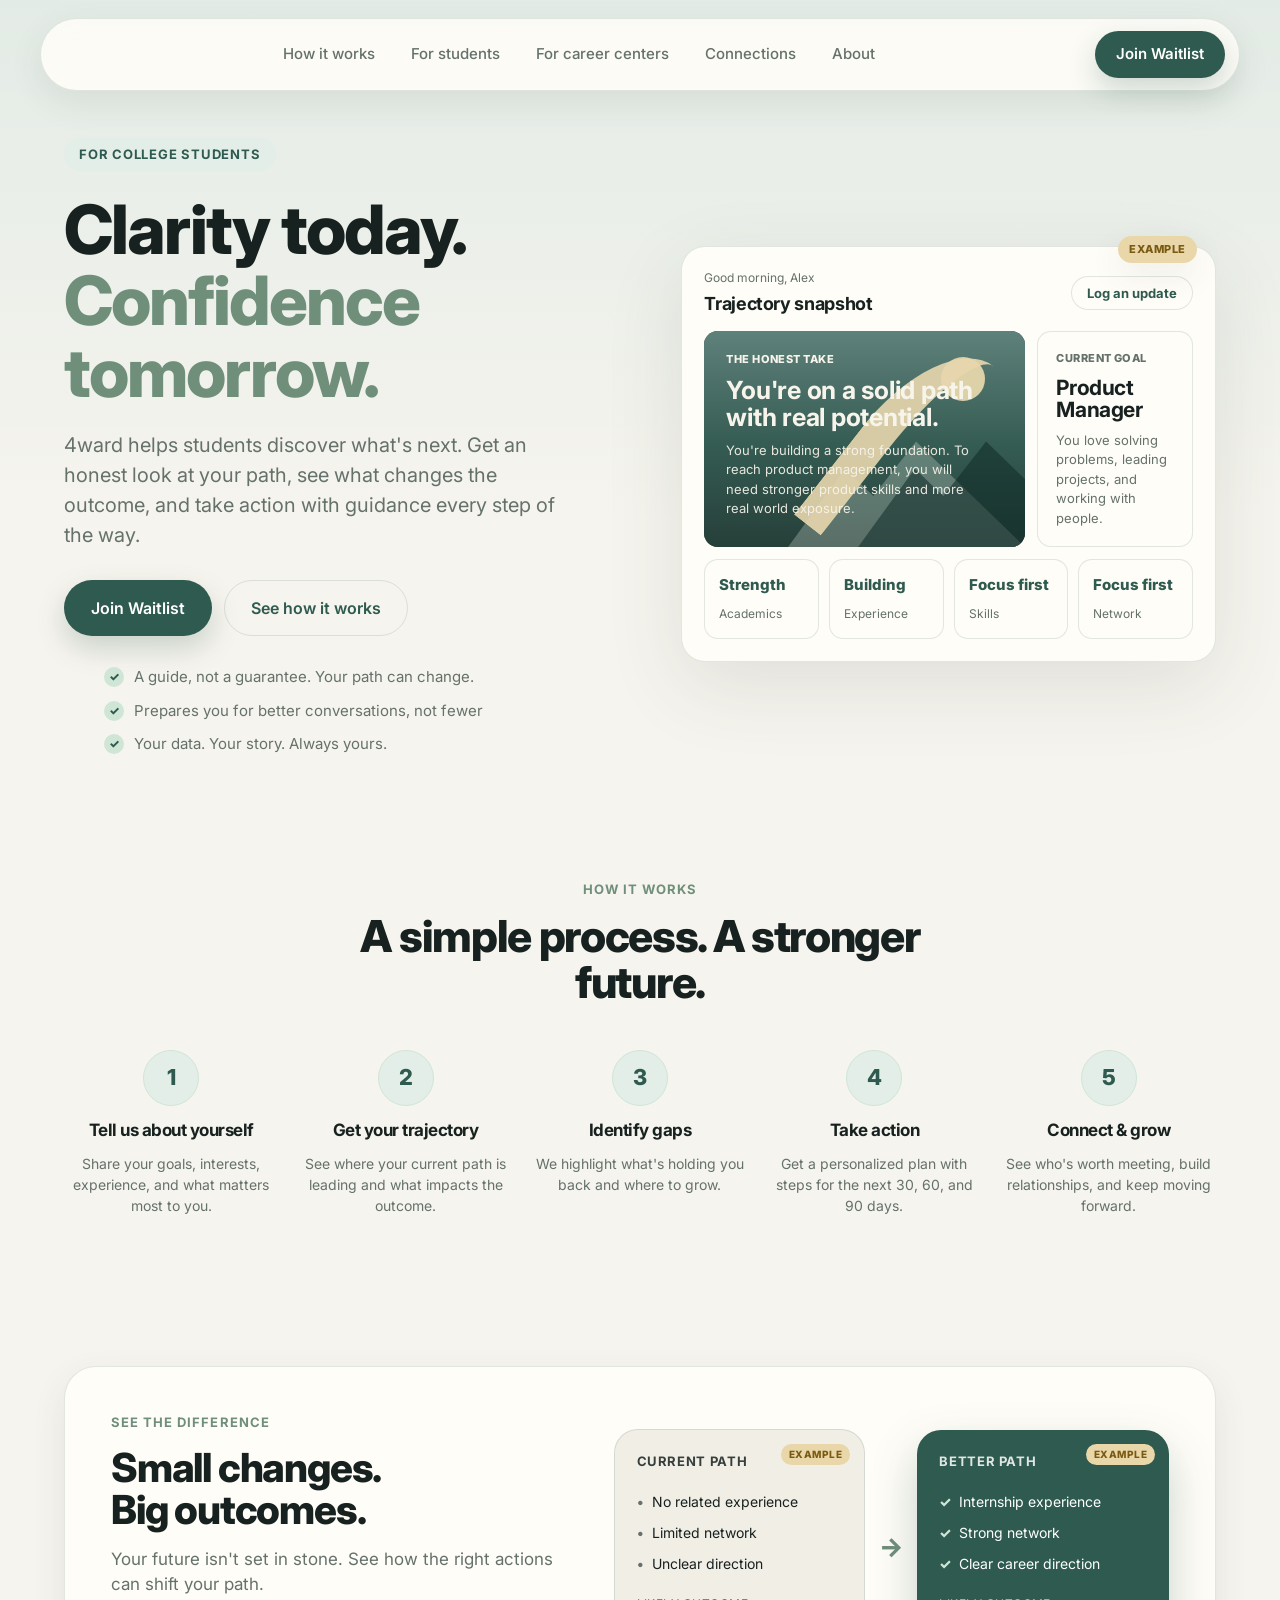
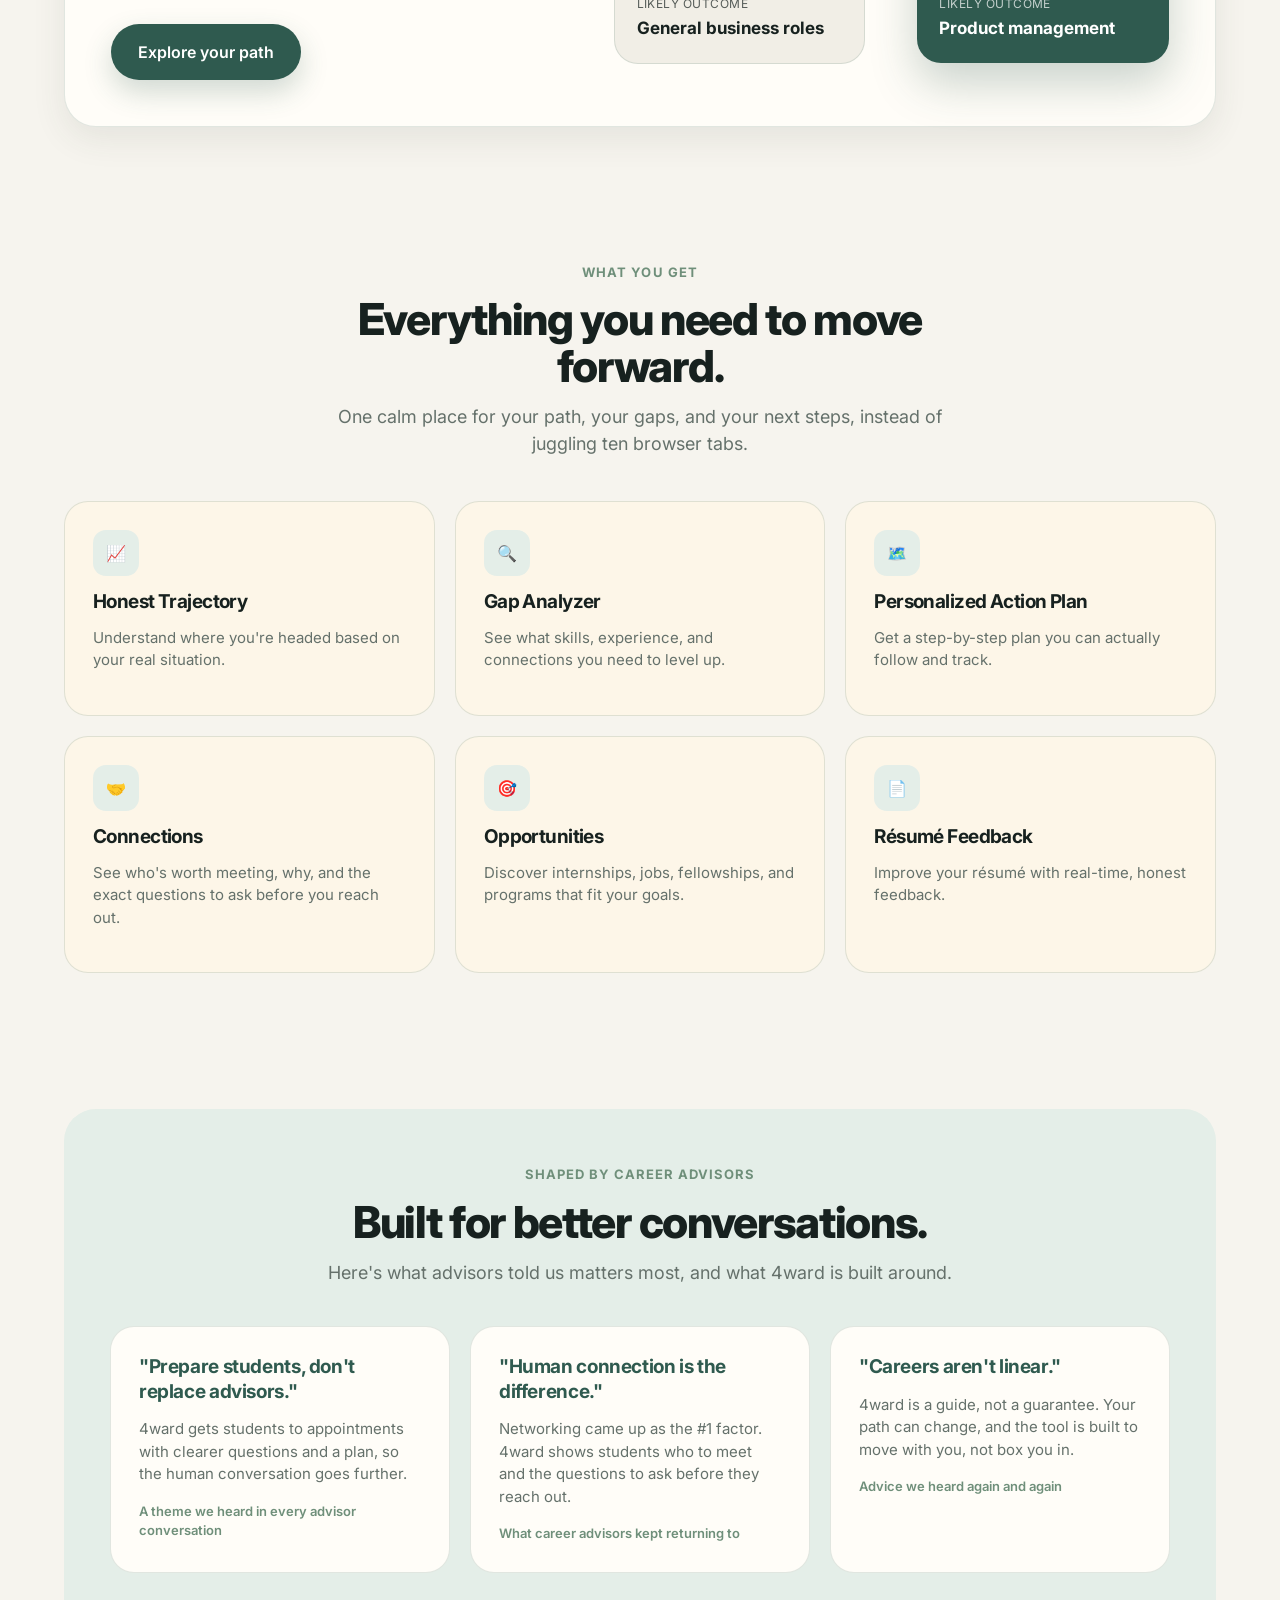
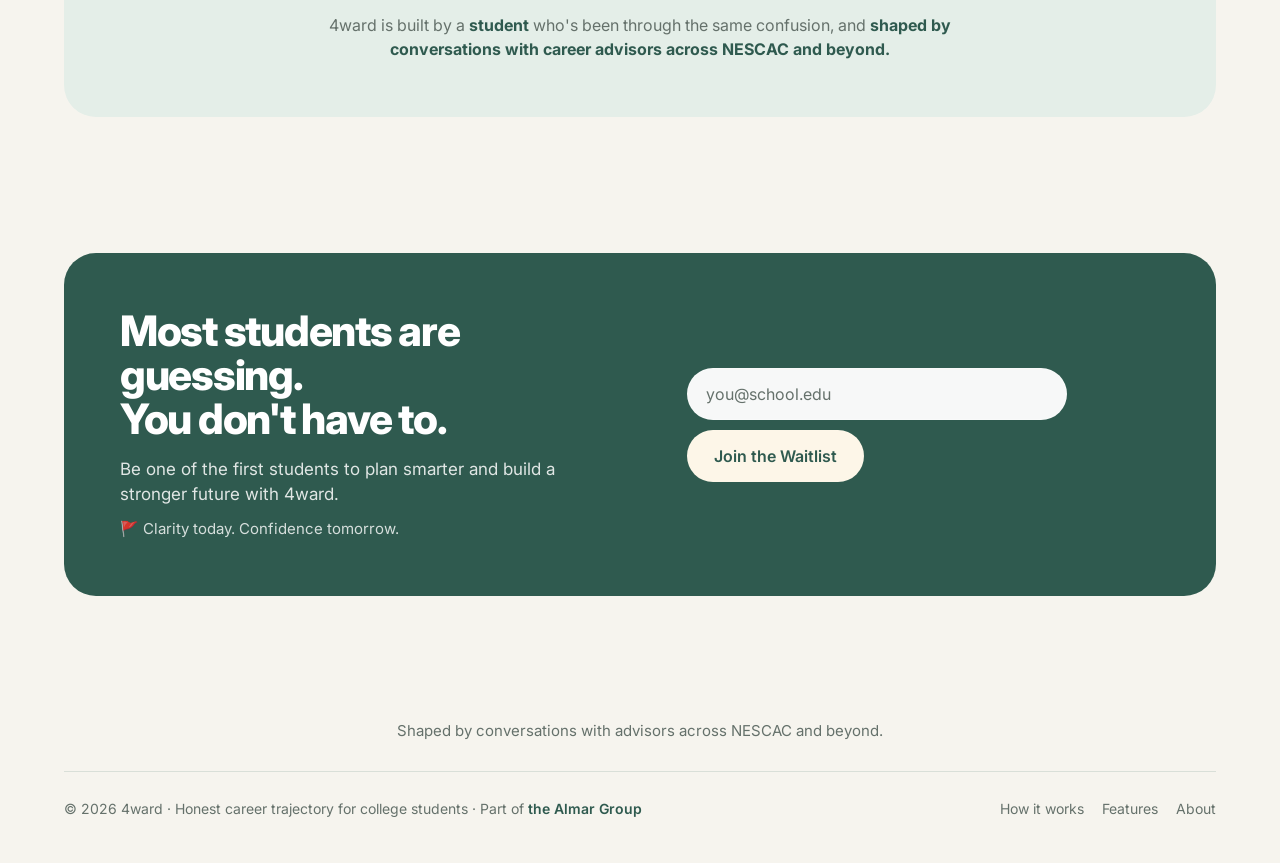
==== commit f6891e1c: "Separate product to app.getfwrd.co; make marketing site waitlist-only - vercel.json: route app.getfw" ====
--- a/index.html
+++ b/index.html
@@ -82,7 +82,7 @@
       box-shadow: var(--shadow-sm); padding: 12px 14px 12px 22px;
     }
     .brand { display: flex; align-items: center; gap: 10px; font-weight: 800; font-size: 22px; letter-spacing: -0.03em; color: var(--sage-deep); }
-    .brand img { height: 40px; width: auto; display: block; }
+    .brand img { height: 56px; width: auto; display: block; }
     .nav-links { display: flex; gap: 6px; }
     .nav-links a { padding: 9px 15px; border-radius: 9999px; font-size: 15px; font-weight: 500; color: var(--muted); transition: color 0.16s ease, background 0.16s ease; }
     .nav-links a:hover { color: var(--sage-deep); background: var(--sage-soft); }
@@ -254,10 +254,9 @@
         <a href="#features">For students</a>
         <a href="#advisors">For career centers</a>
         <a href="#features">Connections</a>
-        <a href="#advisors">About</a>
+        <a href="/about">About</a>
       </div>
       <div class="nav-cta">
-        <a class="link" href="/app">Open the app</a>
         <a class="btn btn-primary" href="#waitlist">Join Waitlist</a>
       </div>
     </nav>
@@ -503,8 +502,7 @@
         <nav>
           <a href="#how">How it works</a>
           <a href="#features">Features</a>
-          <a href="#advisors">About</a>
-          <a href="/app">Open the app</a>
+          <a href="/about">About</a>
         </nav>
       </div>
     </div>
